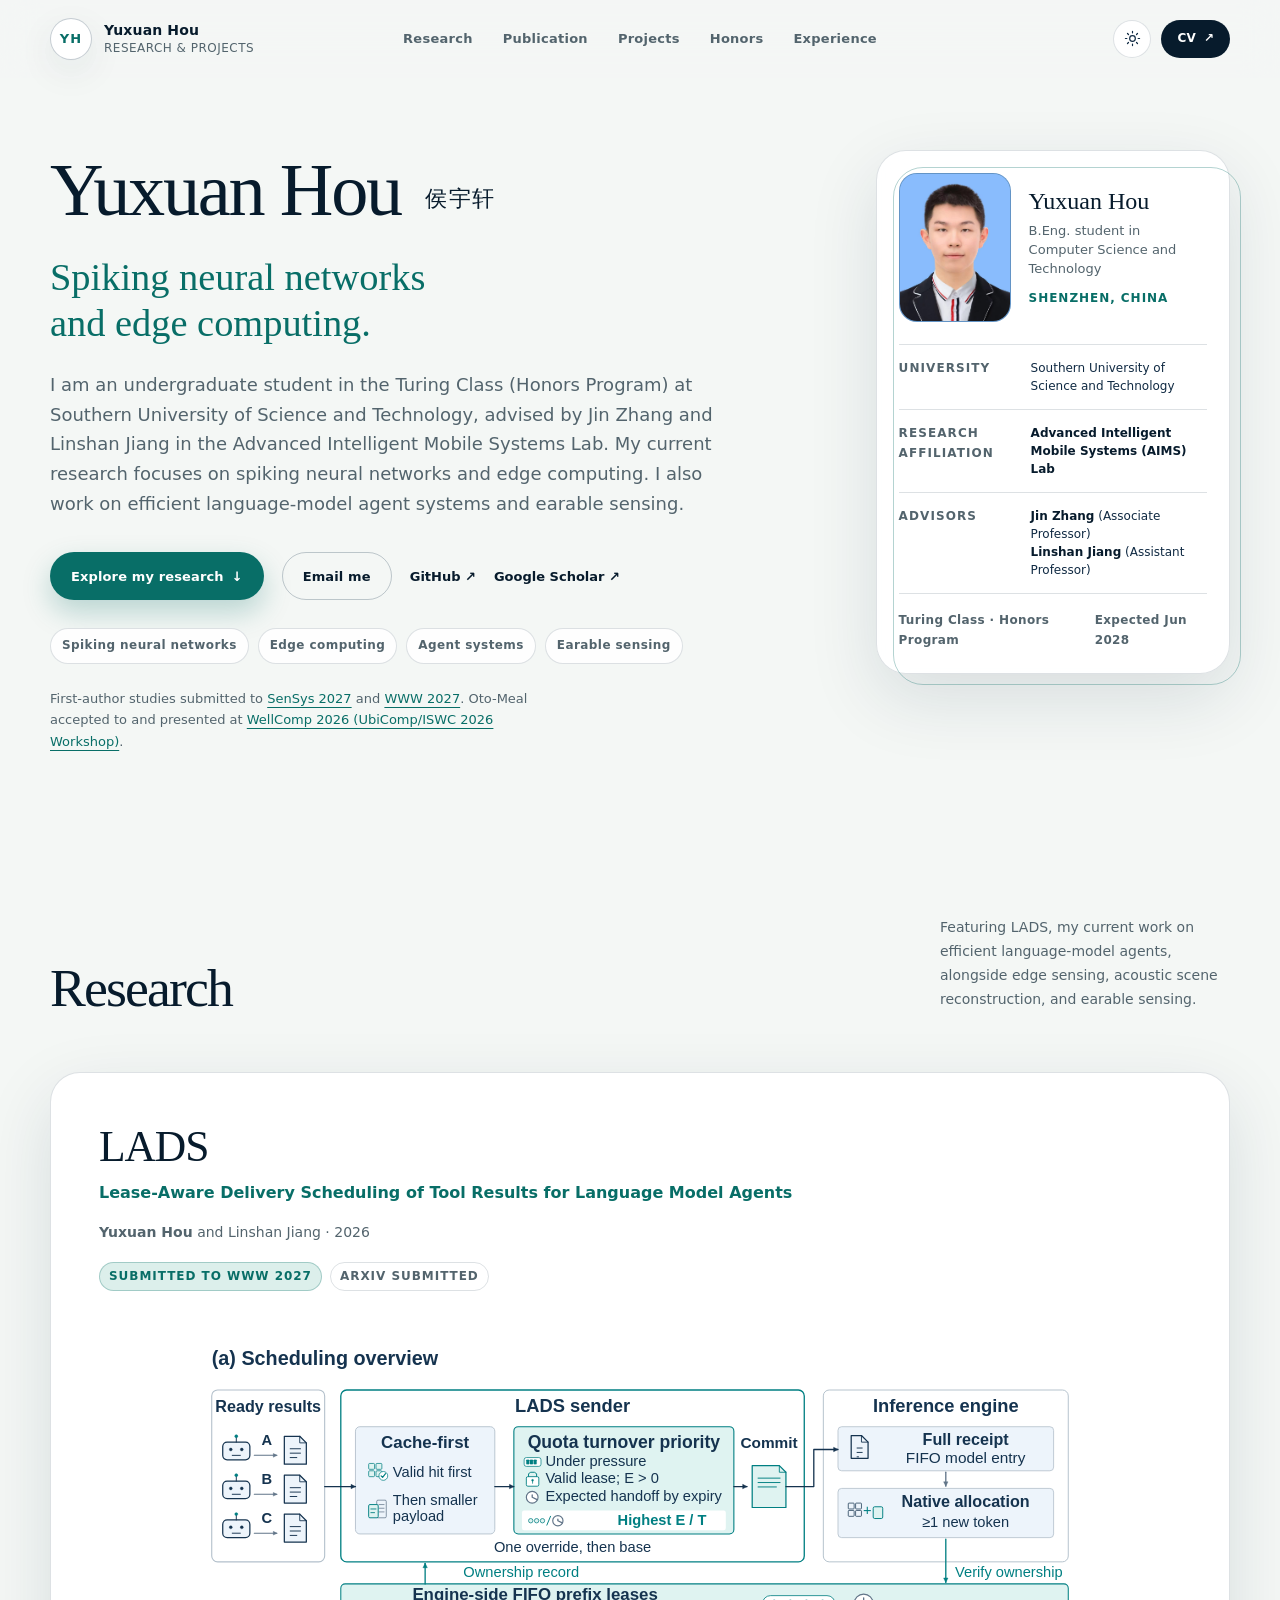
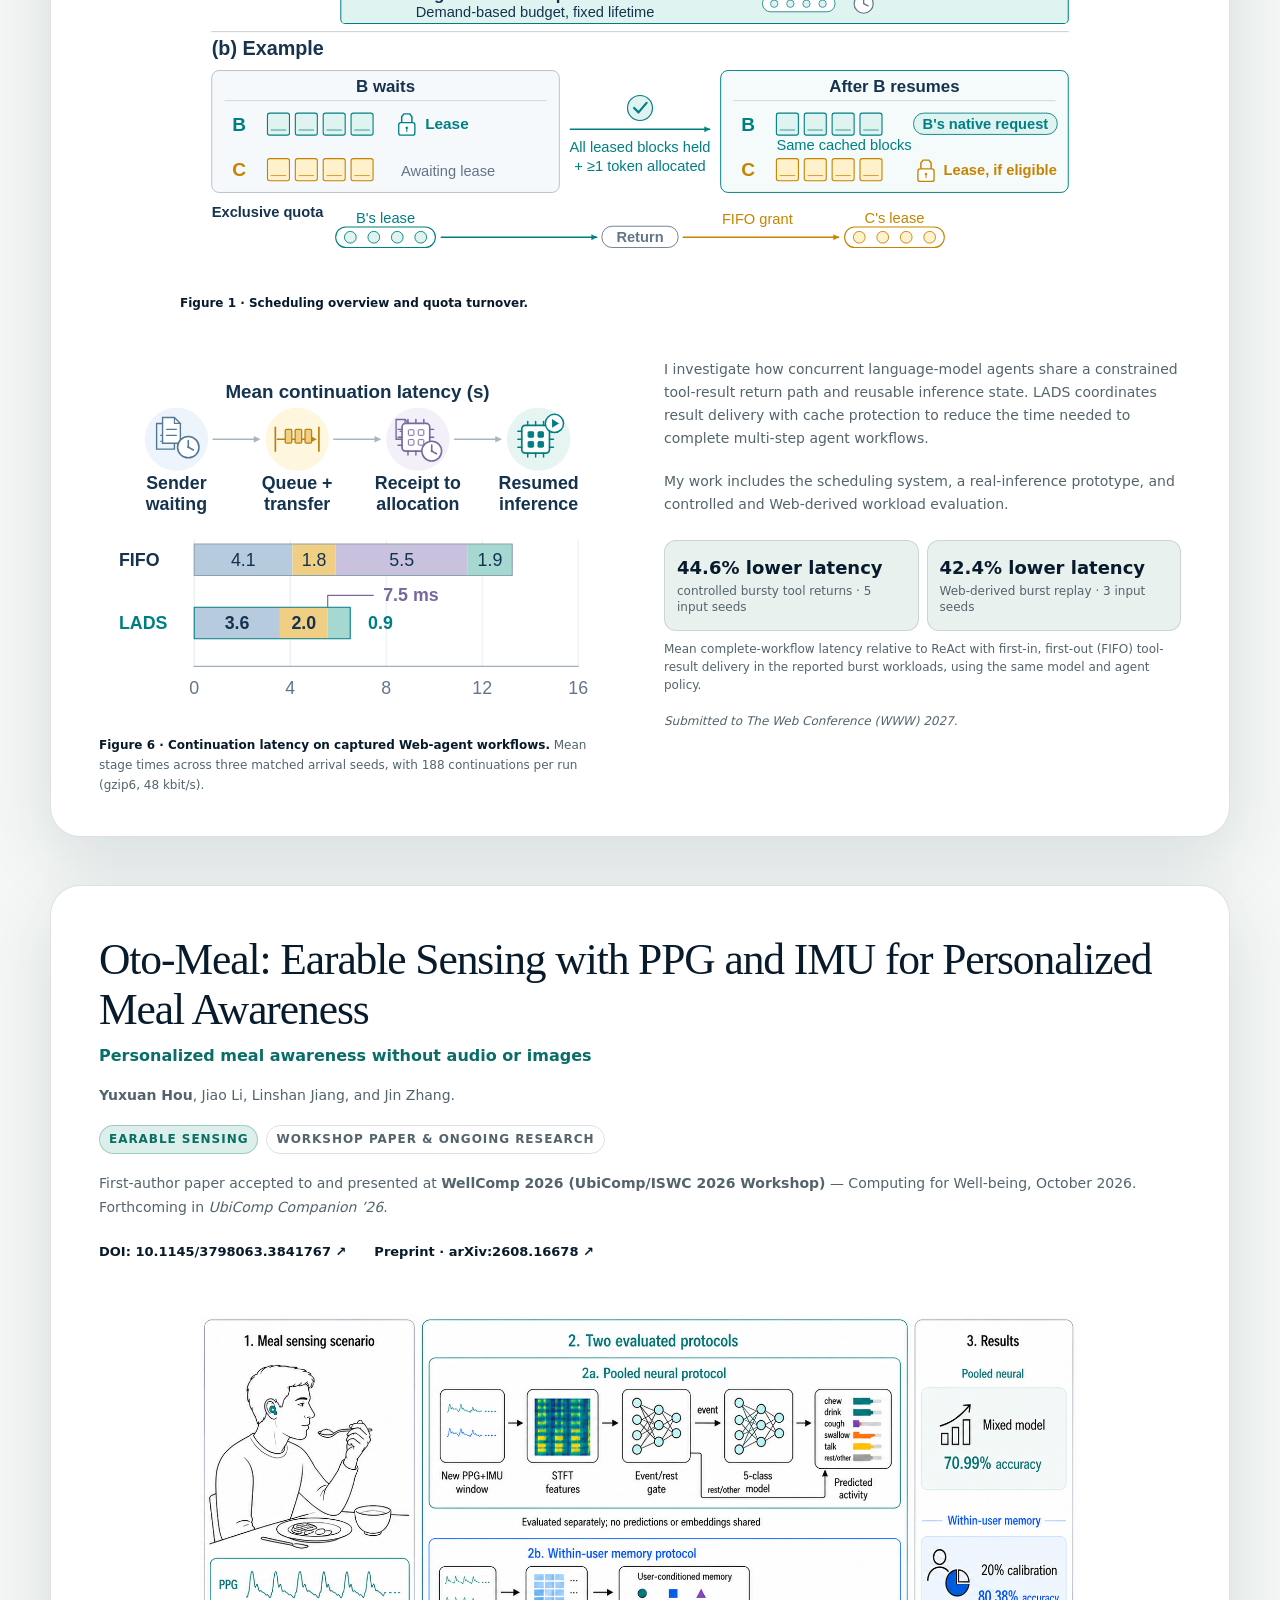
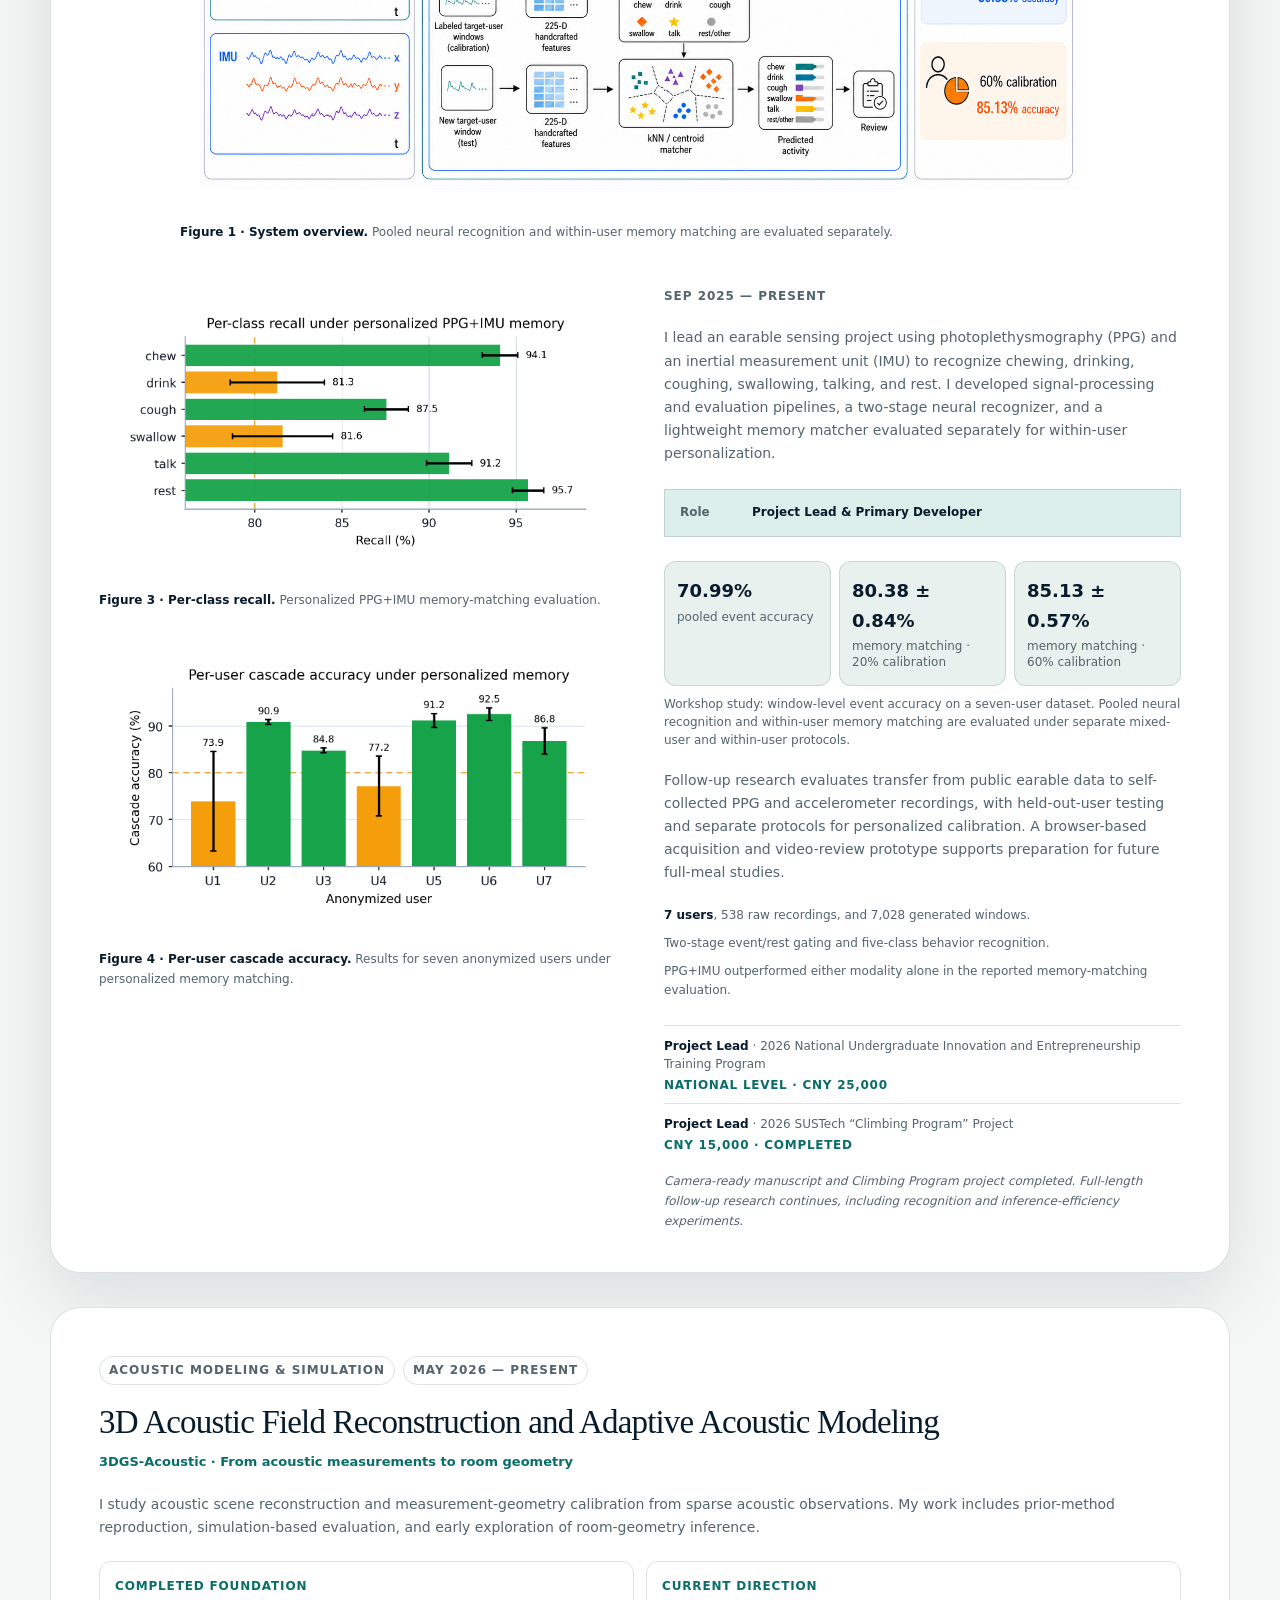
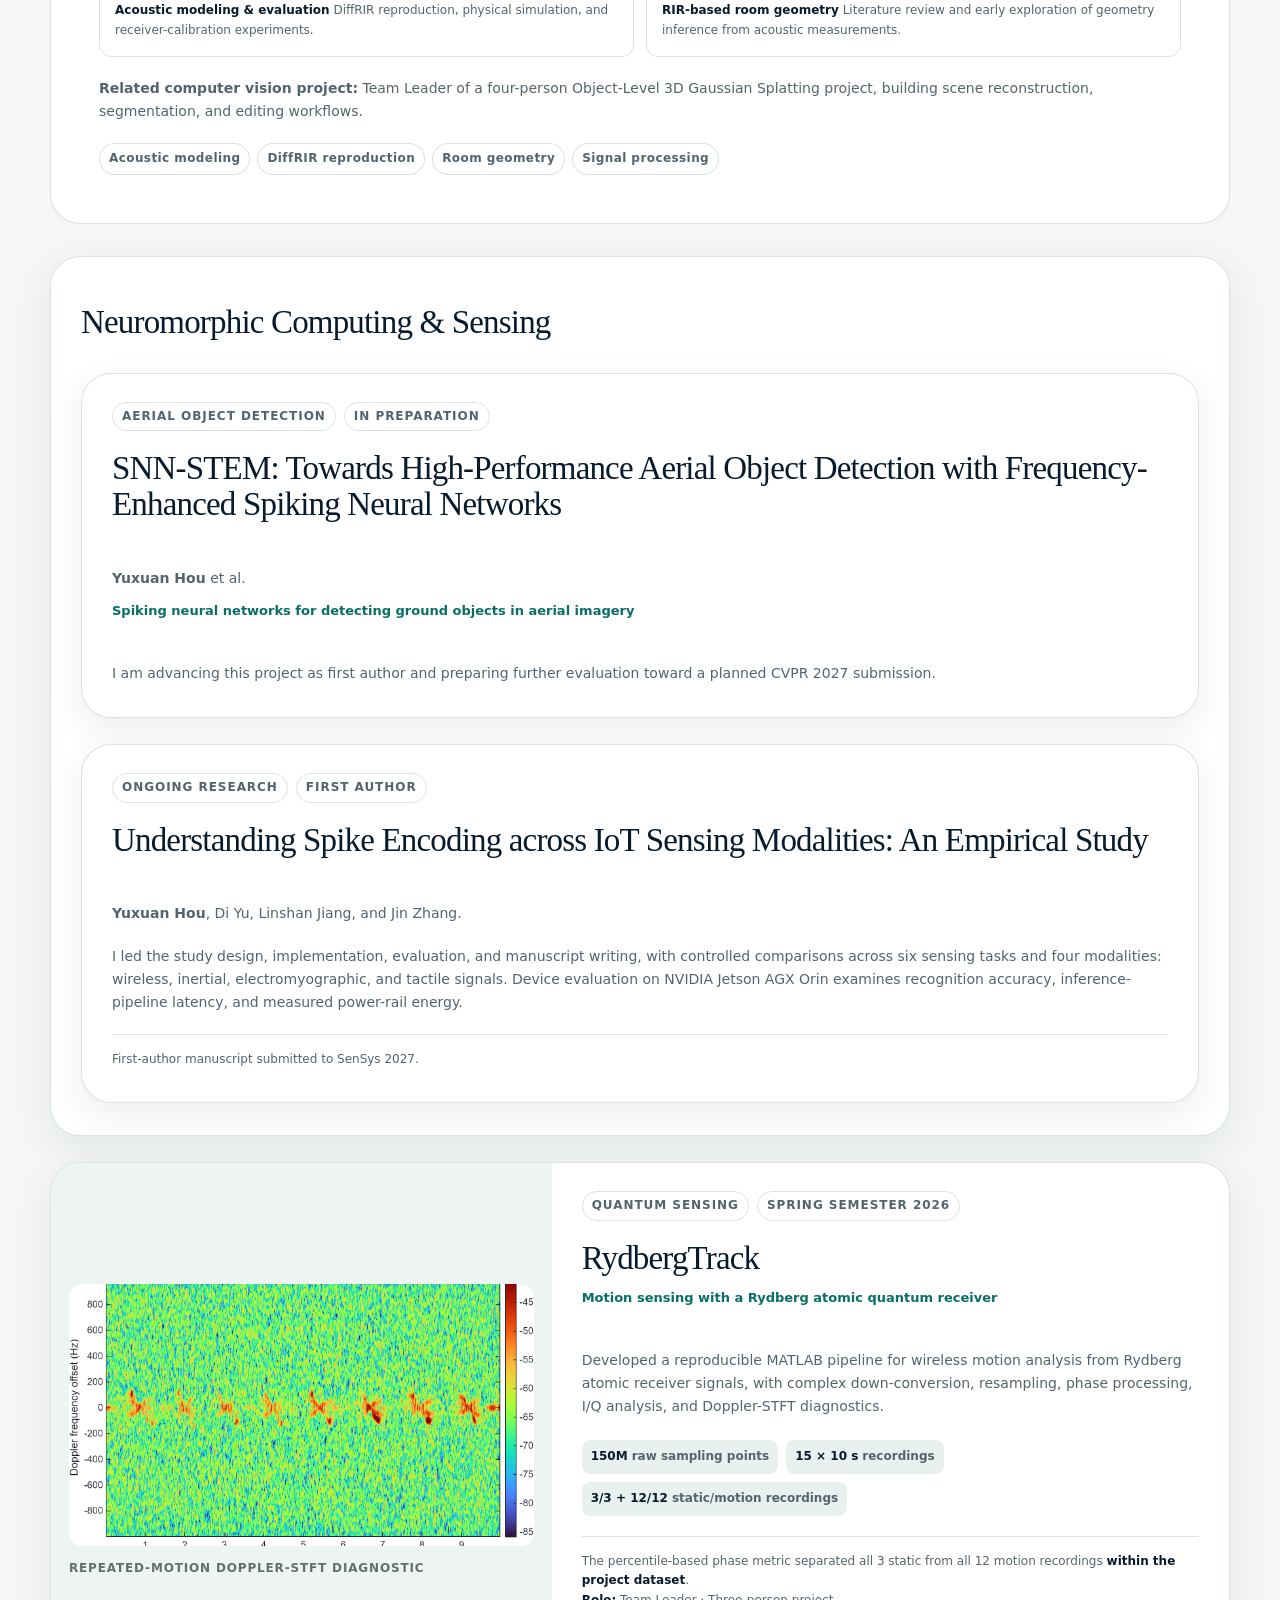
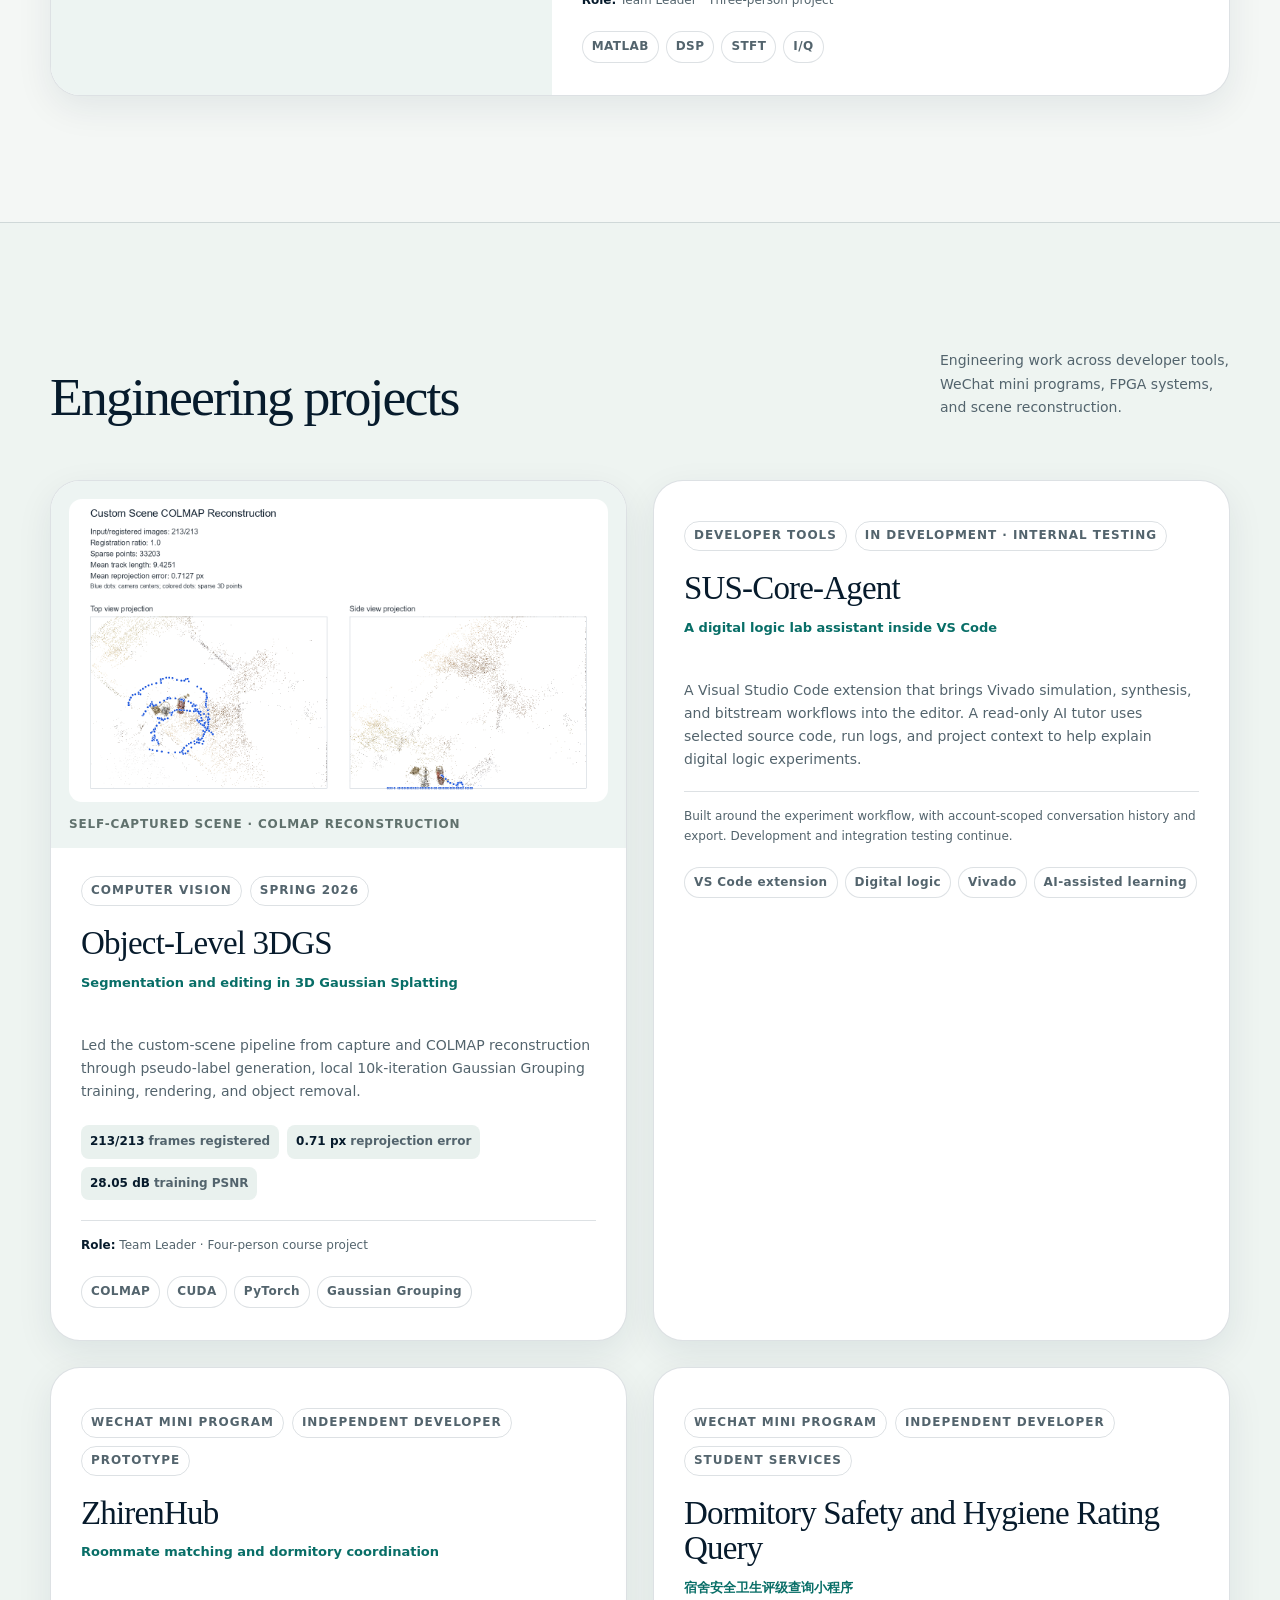
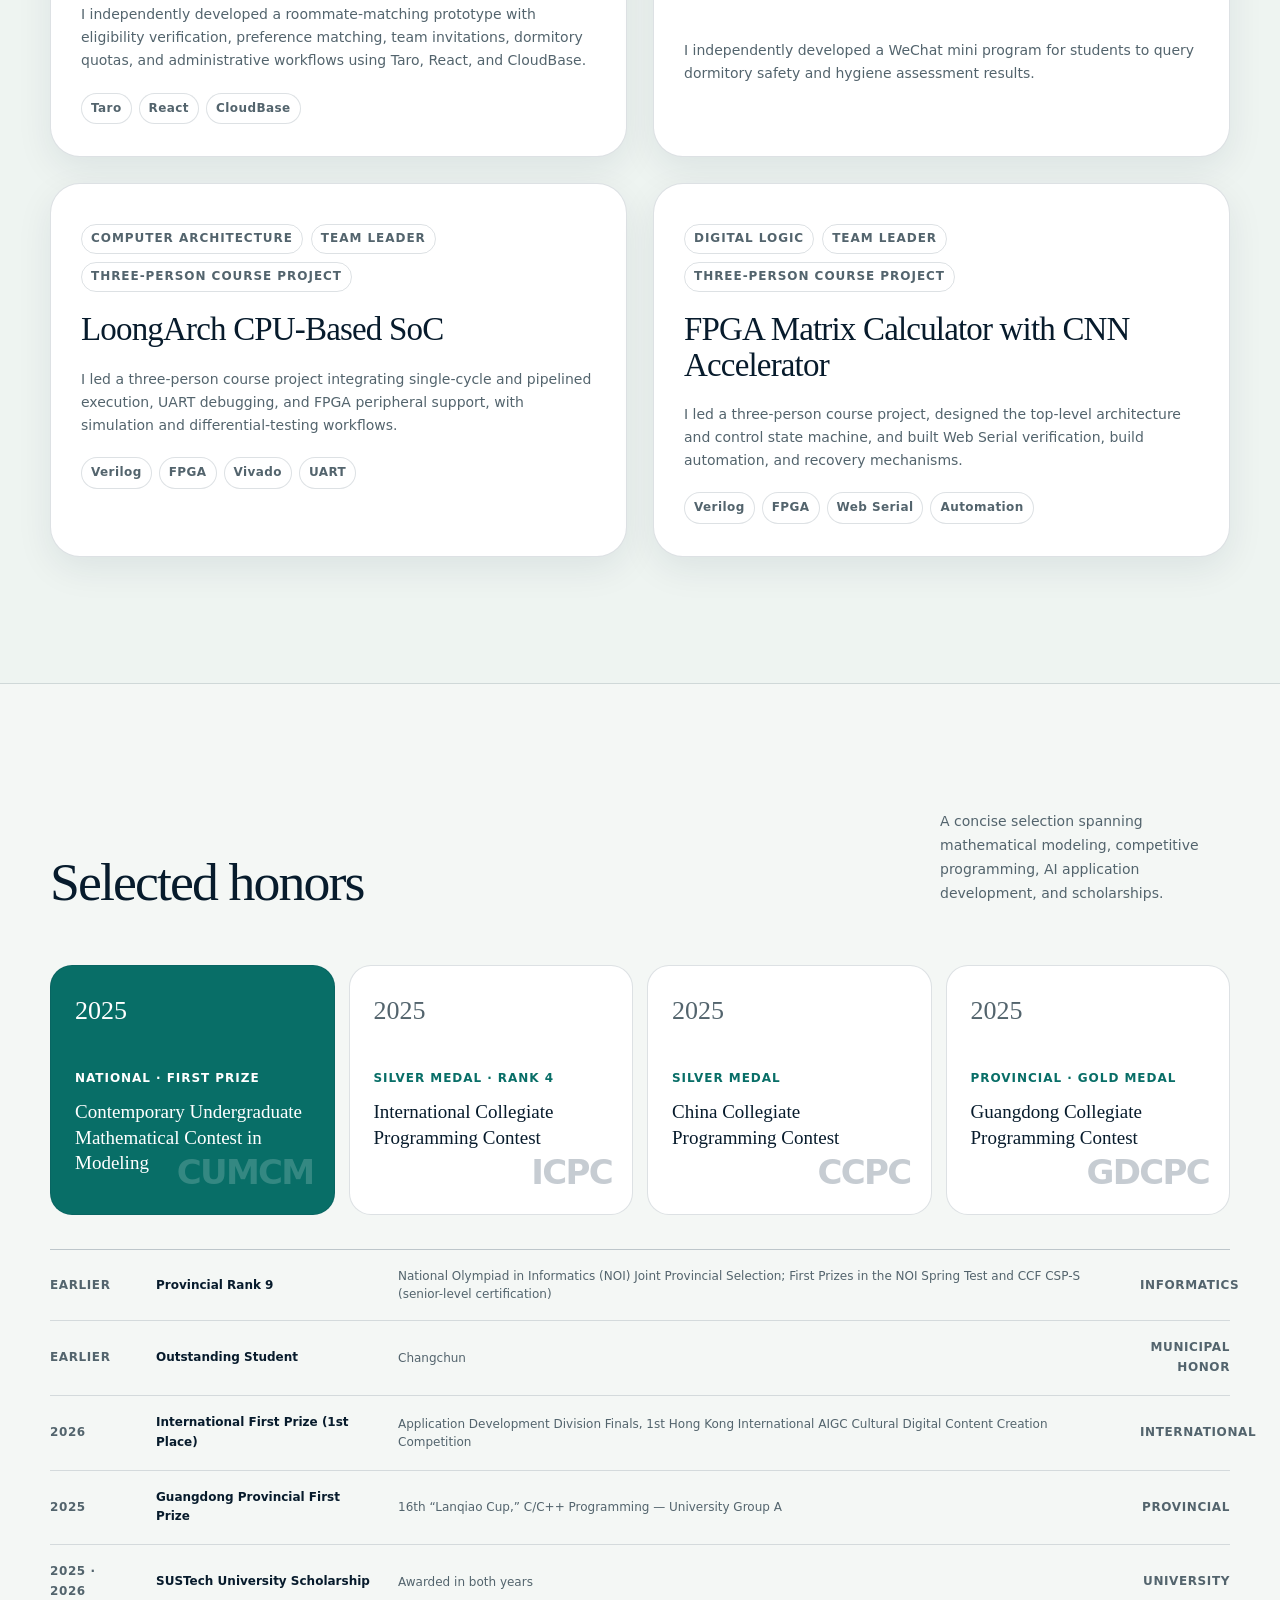
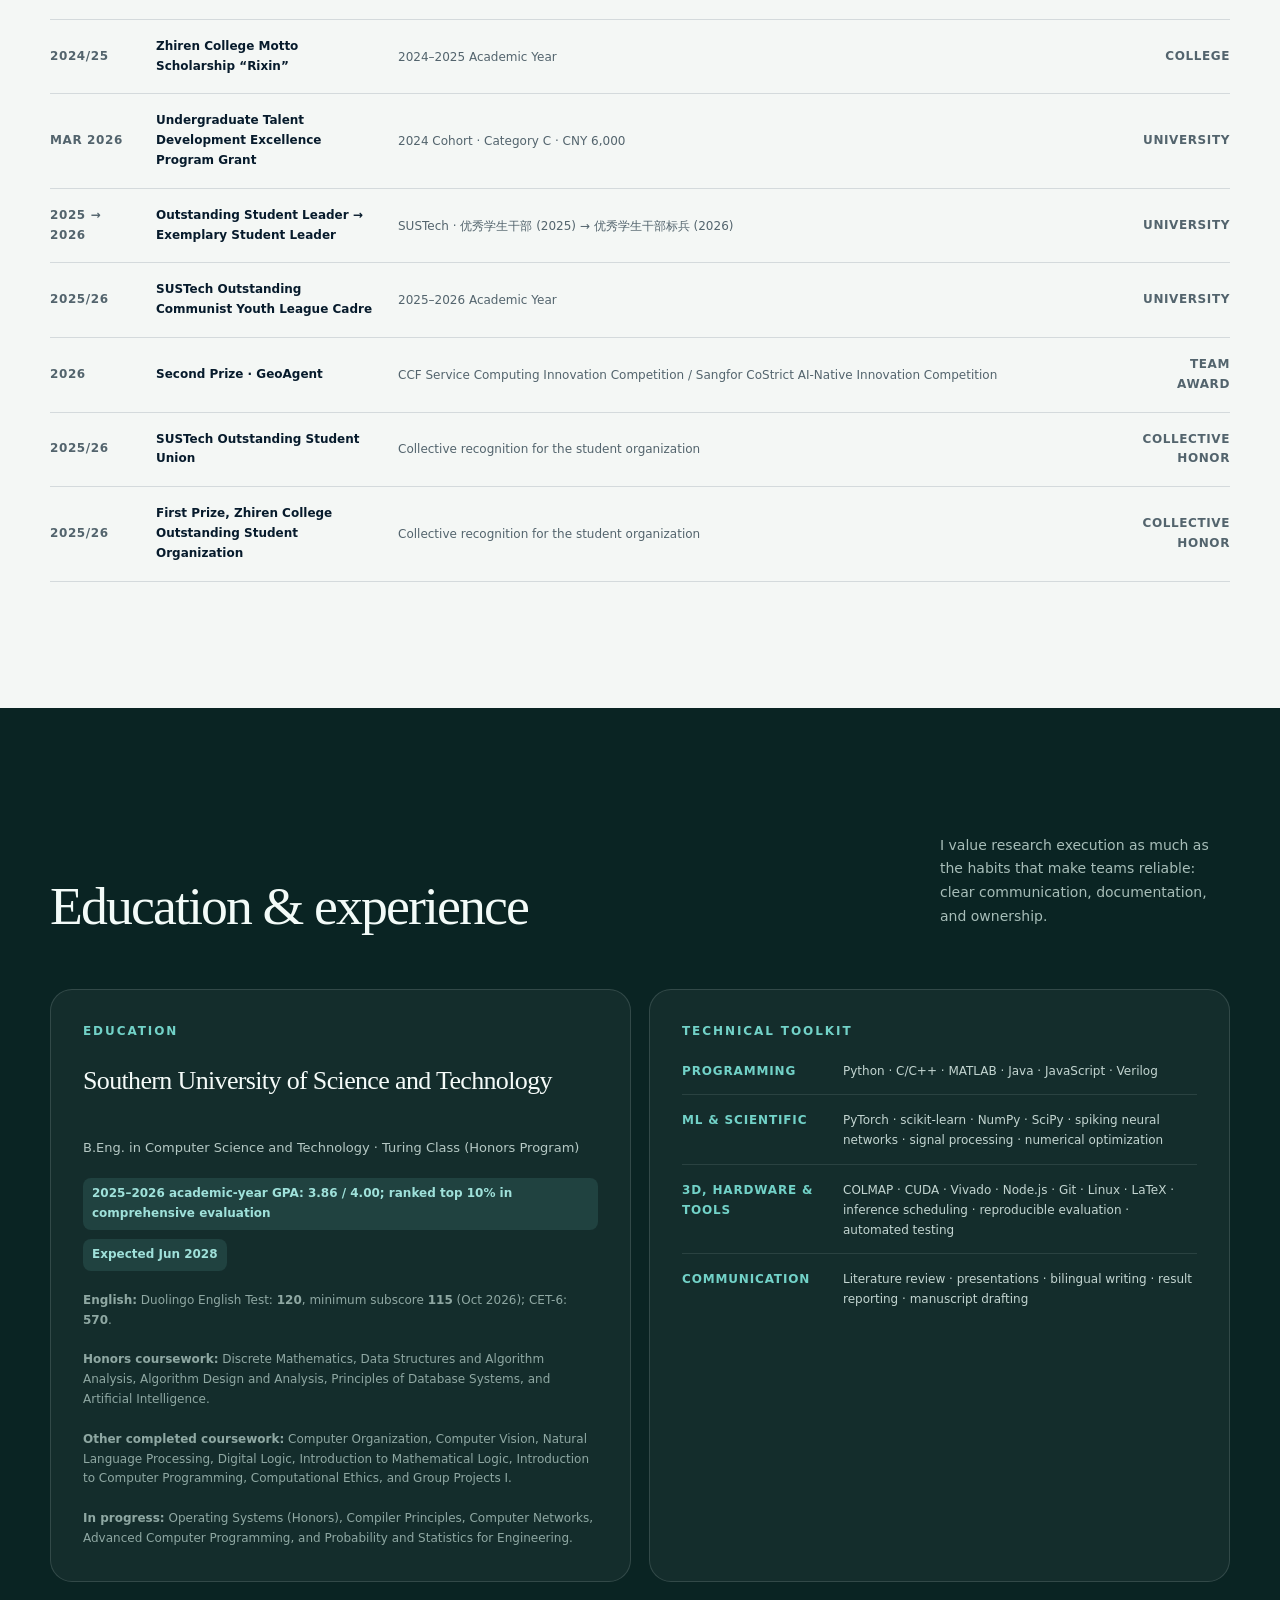
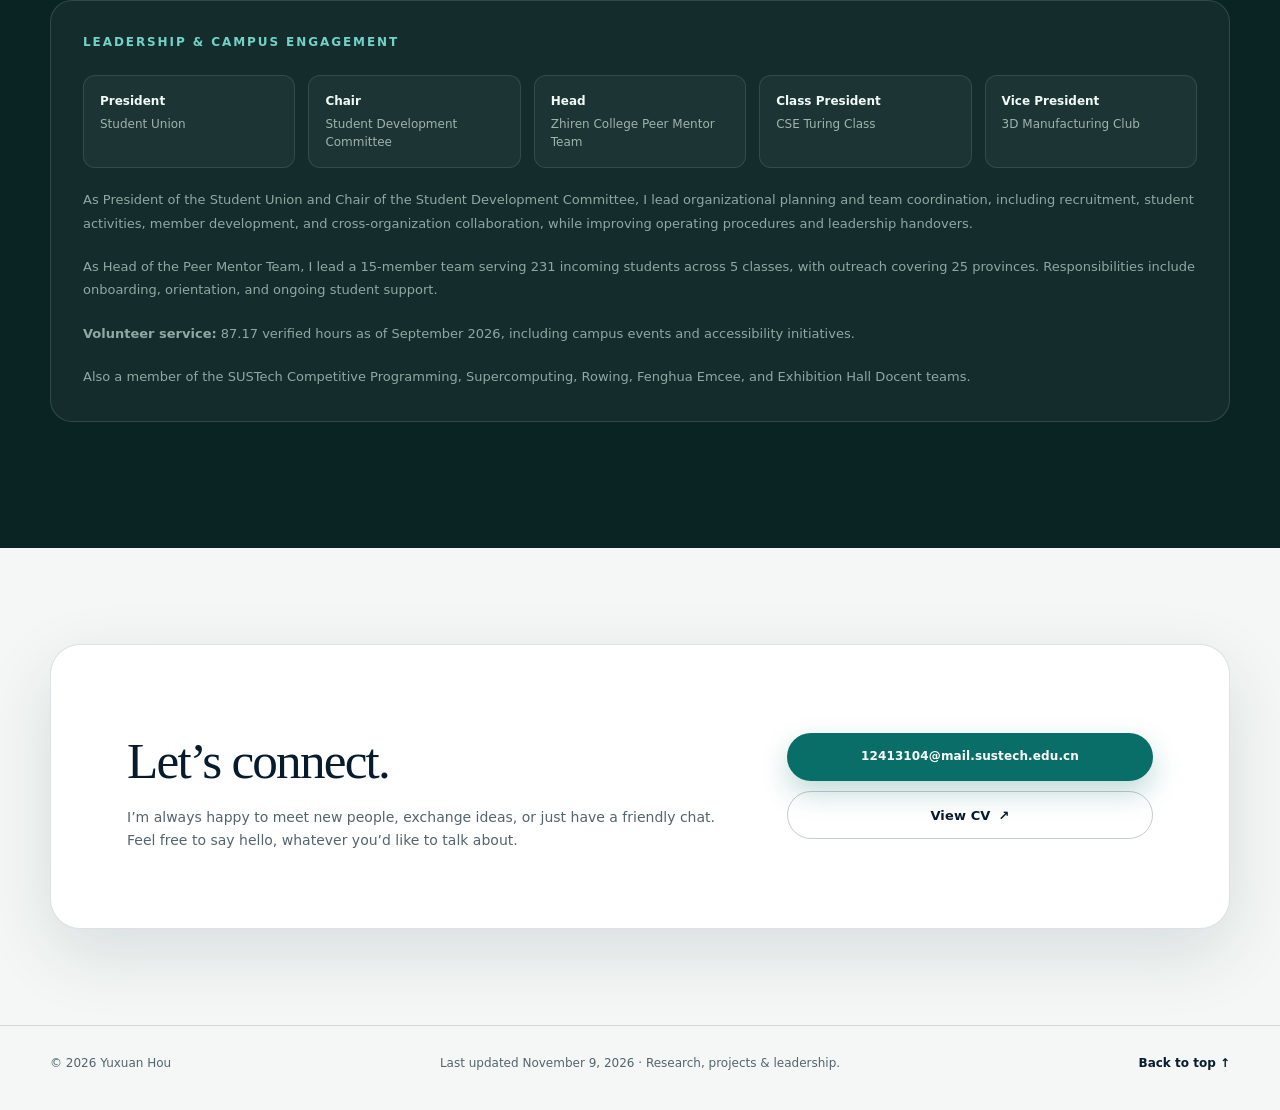
==== index.html @ c049d0ae "Group spiking research under neuromorphic computing and sensing" ====
<!doctype html>
<html lang="en" data-theme="light">
<head>
  <meta charset="utf-8">
  <meta name="viewport" content="width=device-width, initial-scale=1">
  <title>Yuxuan Hou | Research & Projects</title>
  <meta name="description" content="Yuxuan Hou (侯宇轩), a Turing Class undergraduate at SUSTech, advised by Jin Zhang and Linshan Jiang in AIMS Lab. Research in spiking neural networks and edge computing, with additional work on efficient language-model agent systems and earable sensing.">
  <meta name="author" content="Yuxuan Hou">
  <meta name="theme-color" content="#f4f7f5">
  <meta property="og:type" content="website">
  <meta property="og:title" content="Yuxuan Hou | Research & Projects">
  <meta property="og:description" content="Yuxuan Hou at SUSTech: spiking neural networks and edge computing, with additional work on efficient language-model agent systems and earable sensing.">
  <meta property="og:url" content="https://tsawke.github.io/">
  <meta property="og:image" content="https://tsawke.github.io/assets/img/profile.jpg">
  <meta name="twitter:card" content="summary">
  <link rel="canonical" href="https://tsawke.github.io/">
  <link rel="icon" href="assets/img/favicon.svg" type="image/svg+xml">
  <link rel="manifest" href="site.webmanifest">
  <link rel="stylesheet" href="assets/css/styles.css?v=20261109r7">
  <script src="assets/js/main.js" defer></script>
</head>
<body>
  <a class="skip-link" href="#main-content">Skip to content</a>
  <div class="scroll-progress" aria-hidden="true"><span></span></div>

  <header class="site-header" data-header>
    <div class="shell nav-wrap">
      <a class="brand" href="#top" aria-label="Yuxuan Hou, home">
        <span class="brand-mark" aria-hidden="true">YH</span>
        <span class="brand-copy">
          <strong>Yuxuan Hou</strong>
          <small>Research &amp; Projects</small>
        </span>
      </a>

      <button class="menu-toggle" type="button" aria-expanded="false" aria-controls="site-nav">
        <span class="sr-only">Toggle navigation</span>
        <span></span><span></span>
      </button>

      <nav class="site-nav" id="site-nav" aria-label="Primary navigation">
        <a href="#research">Research</a>
        <a href="#publication">Publication</a>
        <a href="#projects">Projects</a>
        <a href="#honors">Honors</a>
        <a href="#experience">Experience</a>
      </nav>

      <div class="nav-actions">
        <button class="theme-toggle" type="button" aria-label="Switch to dark theme" title="Change color theme">
          <svg class="sun-icon" aria-hidden="true" viewBox="0 0 24 24"><circle cx="12" cy="12" r="4"></circle><path d="M12 2v2M12 20v2M4.93 4.93l1.42 1.42M17.65 17.65l1.42 1.42M2 12h2M20 12h2M4.93 19.07l1.42-1.42M17.65 6.35l1.42-1.42"></path></svg>
          <svg class="moon-icon" aria-hidden="true" viewBox="0 0 24 24"><path d="M21 12.79A9 9 0 1 1 11.21 3 7 7 0 0 0 21 12.79Z"></path></svg>
        </button>
        <a class="button button-small button-dark" href="assets/docs/Yuxuan_Hou_CV.pdf?v=20261109r7" target="_blank" rel="noopener">CV <span aria-hidden="true">↗</span></a>
      </div>
    </div>
  </header>

  <main id="main-content">
    <section class="hero" id="top">
      <div class="shell hero-layout">
        <div class="hero-copy">
          <h1>Yuxuan Hou <span class="name-zh" lang="zh-Hans">侯宇轩</span></h1>
          <p class="hero-statement">Spiking neural networks and edge computing.</p>
          <p class="hero-lead">I am an undergraduate student in the Turing Class (Honors Program) at Southern University of Science and Technology, advised by Jin Zhang and Linshan Jiang in the Advanced Intelligent Mobile Systems Lab. My current research focuses on spiking neural networks and edge computing. I also work on efficient language-model agent systems and earable sensing.</p>
          <div class="hero-actions">
            <a class="button button-primary" href="#research">Explore my research <span aria-hidden="true">↓</span></a>
            <a class="button button-ghost" href="mailto:12413104@mail.sustech.edu.cn">Email me</a>
            <a class="text-link" href="https://github.com/tsawke" target="_blank" rel="noopener">GitHub <span aria-hidden="true">↗</span></a>
            <a class="text-link" href="https://scholar.google.com/citations?user=T3GfYVMAAAAJ&amp;hl=en" target="_blank" rel="noopener">Google Scholar <span aria-hidden="true">↗</span></a>
          </div>
          <div class="current-work" aria-label="Current work areas">
            <span>Spiking neural networks</span>
            <span>Edge computing</span>
            <span>Agent systems</span>
            <span>Earable sensing</span>
          </div>
          <p class="hero-publication">First-author studies submitted to <a href="#spike-encoding">SenSys 2027</a> and <a href="#lads">WWW 2027</a>. Oto-Meal accepted to and presented at <a href="#publication">WellComp 2026 (UbiComp/ISWC 2026 Workshop)</a>.</p>
        </div>

        <aside class="profile-card">
          <div class="profile-top">
            <div class="portrait-frame">
              <img src="assets/img/profile.jpg" alt="Portrait of Yuxuan Hou" width="360" height="480">
            </div>
            <div>
              <p class="profile-kicker">Yuxuan Hou</p>
              <p class="profile-role">B.Eng. student in Computer Science and Technology</p>
              <p class="profile-place">Shenzhen, China</p>
            </div>
          </div>
          <dl class="profile-facts">
            <div>
              <dt>University</dt>
              <dd>Southern University of Science and Technology</dd>
            </div>
            <div>
              <dt>Research affiliation</dt>
              <dd><strong>Advanced Intelligent Mobile Systems (AIMS) Lab</strong></dd>
            </div>
            <div>
              <dt>Advisors</dt>
              <dd><strong>Jin Zhang</strong> (Associate Professor)<br><strong>Linshan Jiang</strong> (Assistant Professor)</dd>
            </div>
          </dl>
          <div class="profile-footer">
            <span>Turing Class · Honors Program</span>
            <span>Expected Jun 2028</span>
          </div>
        </aside>
      </div>

    </section>

    <section class="section" id="research">
      <div class="shell">
        <div class="section-heading">
          <div>
            <h2>Research</h2>
          </div>
          <p>Featuring LADS, my current work on efficient language-model agents, alongside edge sensing, acoustic scene reconstruction, and earable sensing.</p>
        </div>

        <article class="featured-research paper-feature lads-feature" id="lads" aria-labelledby="lads-heading">
          <header class="paper-heading">
            <h3 id="lads-heading">LADS</h3>
            <p class="project-subtitle">Lease-Aware Delivery Scheduling of Tool Results for Language Model Agents</p>
            <p class="manuscript-authors"><strong>Yuxuan Hou</strong> and Linshan Jiang · 2026</p>
            <div class="badge-row manuscript-status" aria-label="LADS submission status">
              <span class="badge badge-accent">Submitted to WWW 2027</span>
              <span class="badge">arXiv submitted</span>
            </div>
          </header>
          <figure class="paper-figure paper-main-figure">
            <a class="figure-link" href="assets/img/lads-figure1.svg" target="_blank" rel="noopener" aria-label="View LADS Figure 1 at full size">
              <img src="assets/img/lads-figure1.svg" alt="LADS paper Figure 1: sender-side scheduling overview, inference-engine prefix leases, and an example of protection quota returning after an agent resumes" width="1200" height="704" loading="lazy">
            </a>
            <figcaption><strong>Figure 1 · Scheduling overview and quota turnover.</strong></figcaption>
          </figure>
          <div class="paper-gallery">
            <figure class="paper-figure">
              <a class="figure-link" href="assets/img/lads-figure6.svg" target="_blank" rel="noopener" aria-label="View LADS Figure 6 at full size">
                <img src="assets/img/lads-figure6.svg" alt="LADS paper Figure 6 compares FIFO and LADS mean continuation latency across queueing, transfer, receipt-to-allocation, and inference stages" width="241" height="164" loading="lazy">
              </a>
              <figcaption><strong>Figure 6 · Continuation latency on captured Web-agent workflows.</strong> Mean stage times across three matched arrival seeds, with 188 continuations per run (gzip6, 48 kbit/s).</figcaption>
            </figure>
          </div>
          <div class="featured-content">
            <p>I investigate how concurrent language-model agents share a constrained tool-result return path and reusable inference state. LADS coordinates result delivery with cache protection to reduce the time needed to complete multi-step agent workflows.</p>
            <p>My work includes the scheduling system, a real-inference prototype, and controlled and Web-derived workload evaluation.</p>
            <div class="research-metrics lads-metrics" aria-label="LADS mean complete-workflow latency reductions relative to FIFO delivery">
              <div><strong>44.6% lower latency</strong><span>controlled bursty tool returns · 5 input seeds</span></div>
              <div><strong>42.4% lower latency</strong><span>Web-derived burst replay · 3 input seeds</span></div>
            </div>
            <p class="metric-context">Mean complete-workflow latency relative to ReAct with first-in, first-out (FIFO) tool-result delivery in the reported burst workloads, using the same model and agent policy.</p>
            <p class="status-note">Submitted to The Web Conference (WWW) 2027.</p>
          </div>
        </article>

        <article class="featured-research paper-feature oto-feature" id="publication" aria-labelledby="publication-heading">
          <header class="paper-heading">
            <h3 id="publication-heading">Oto-Meal: Earable Sensing with PPG and IMU for Personalized Meal Awareness</h3>
            <p class="project-subtitle">Personalized meal awareness without audio or images</p>
            <p class="manuscript-authors"><strong>Yuxuan Hou</strong>, Jiao Li, Linshan Jiang, and Jin Zhang.</p>
            <div class="badge-row">
              <span class="badge badge-accent">Earable sensing</span>
              <span class="badge">Workshop paper &amp; ongoing research</span>
            </div>
            <p class="paper-venue">First-author paper accepted to and presented at <strong>WellComp 2026 (UbiComp/ISWC 2026 Workshop)</strong> — Computing for Well-being, October 2026. Forthcoming in <em>UbiComp Companion ’26</em>.</p>
            <div class="publication-links">
              <a class="text-link" href="https://doi.org/10.1145/3798063.3841767" target="_blank" rel="noopener">DOI: 10.1145/3798063.3841767 ↗</a>
              <a class="text-link" href="https://arxiv.org/abs/2608.16678" target="_blank" rel="noopener">Preprint · arXiv:2608.16678 ↗</a>
            </div>
          </header>
          <figure class="paper-figure paper-main-figure">
            <a class="figure-link" href="assets/img/oto-meal-overview.png?v=20261102" target="_blank" rel="noopener" aria-label="View Oto-Meal Figure 1 at full size">
              <img src="assets/img/oto-meal-overview.png?v=20261102" alt="Oto-Meal paper Figure 1 separates the pooled neural recognition protocol from the within-user memory-matching protocol and their respective results" width="1707" height="921" loading="lazy">
            </a>
            <figcaption><strong>Figure 1 · System overview.</strong> Pooled neural recognition and within-user memory matching are evaluated separately.</figcaption>
          </figure>
          <div class="paper-gallery">
            <figure class="paper-figure">
              <a class="figure-link" href="assets/img/oto-meal-class-recall.png" target="_blank" rel="noopener" aria-label="View Oto-Meal Figure 3 at full size">
                <img src="assets/img/oto-meal-class-recall.png" alt="Oto-Meal paper Figure 3 shows per-class recall for chewing, drinking, coughing, swallowing, talking, and rest under personalized PPG and IMU memory matching" width="1433" height="751" loading="lazy">
              </a>
              <figcaption><strong>Figure 3 · Per-class recall.</strong> Personalized PPG+IMU memory-matching evaluation.</figcaption>
            </figure>
            <figure class="paper-figure">
              <a class="figure-link" href="assets/img/oto-meal-per-user.png" target="_blank" rel="noopener" aria-label="View Oto-Meal Figure 4 at full size">
                <img src="assets/img/oto-meal-per-user.png" alt="Oto-Meal paper Figure 4 shows personalized-memory cascade accuracy for seven anonymized users" width="1390" height="751" loading="lazy">
              </a>
              <figcaption><strong>Figure 4 · Per-user cascade accuracy.</strong> Results for seven anonymized users under personalized memory matching.</figcaption>
            </figure>
          </div>
          <div class="featured-content">
            <p class="project-date">Sep 2025 — Present</p>
            <p>I lead an earable sensing project using photoplethysmography (PPG) and an inertial measurement unit (IMU) to recognize chewing, drinking, coughing, swallowing, talking, and rest. I developed signal-processing and evaluation pipelines, a two-stage neural recognizer, and a lightweight memory matcher evaluated separately for within-user personalization.</p>

            <div class="role-line"><span>Role</span><strong>Project Lead &amp; Primary Developer</strong></div>

            <div class="research-metrics" aria-label="Oto-Meal evaluation highlights">
              <div><strong>70.99%</strong><span>pooled event accuracy</span></div>
              <div><strong>80.38 ± 0.84%</strong><span>memory matching · 20% calibration</span></div>
              <div><strong>85.13 ± 0.57%</strong><span>memory matching · 60% calibration</span></div>
            </div>
              <p class="metric-context">Workshop study: window-level event accuracy on a seven-user dataset. Pooled neural recognition and within-user memory matching are evaluated under separate mixed-user and within-user protocols.</p>
              <p>Follow-up research evaluates transfer from public earable data to self-collected PPG and accelerometer recordings, with held-out-user testing and separate protocols for personalized calibration. A browser-based acquisition and video-review prototype supports preparation for future full-meal studies.</p>

            <ul class="clean-list">
              <li><strong>7 users</strong>, 538 raw recordings, and 7,028 generated windows.</li>
              <li>Two-stage event/rest gating and five-class behavior recognition.</li>
              <li>PPG+IMU outperformed either modality alone in the reported memory-matching evaluation.</li>
            </ul>

            <div class="funding-list">
              <p><strong>Project Lead</strong> · 2026 National Undergraduate Innovation and Entrepreneurship Training Program <span>National Level · CNY 25,000</span></p>
              <p><strong>Project Lead</strong> · 2026 SUSTech “Climbing Program” Project <span>CNY 15,000 · Completed</span></p>
            </div>
            <p class="status-note">Camera-ready manuscript and Climbing Program project completed. Full-length follow-up research continues, including recognition and inference-efficiency experiments.</p>
          </div>
        </article>

        <article class="research-row">
          <div class="research-row-copy">
            <div class="badge-row">
              <span class="badge">Acoustic modeling &amp; simulation</span>
              <span class="badge">May 2026 — Present</span>
            </div>
            <h3>3D Acoustic Field Reconstruction and Adaptive Acoustic Modeling</h3>
            <p class="project-subtitle">3DGS-Acoustic · From acoustic measurements to room geometry</p>
            <p>I study acoustic scene reconstruction and measurement-geometry calibration from sparse acoustic observations. My work includes prior-method reproduction, simulation-based evaluation, and early exploration of room-geometry inference.</p>
            <div class="fact-grid">
              <p><span>Completed foundation</span><strong>Acoustic modeling &amp; evaluation</strong> DiffRIR reproduction, physical simulation, and receiver-calibration experiments.</p>
              <p><span>Current direction</span><strong>RIR-based room geometry</strong> Literature review and early exploration of geometry inference from acoustic measurements.</p>
            </div>
            <p><strong>Related computer vision project:</strong> Team Leader of a four-person Object-Level 3D Gaussian Splatting project, building scene reconstruction, segmentation, and editing workflows.</p>
            <div class="tag-list"><span>Acoustic modeling</span><span>DiffRIR reproduction</span><span>Room geometry</span><span>Signal processing</span></div>
          </div>
        </article>
        <div class="project-grid additional-research">
          <section class="project-card research-brief" aria-labelledby="neuromorphic-research-title">
            <div class="project-card-body">
              <h3 id="neuromorphic-research-title">Neuromorphic Computing &amp; Sensing</h3>
              <div class="project-grid additional-research">
                <article class="project-card research-brief" id="snn-stem"><div class="project-card-body">
                  <div class="badge-row"><span class="badge">Aerial object detection</span><span class="badge">In preparation</span></div>
                  <h4>SNN-STEM: Towards High-Performance Aerial Object Detection with Frequency-Enhanced Spiking Neural Networks</h4>
                  <p class="manuscript-authors"><strong>Yuxuan Hou</strong> et al.</p>
                  <p class="project-subtitle">Spiking neural networks for detecting ground objects in aerial imagery</p>
                  <p>I am advancing this project as first author and preparing further evaluation toward a planned CVPR 2027 submission.</p>
                </div></article>
                <article class="project-card research-brief" id="spike-encoding"><div class="project-card-body">
                  <div class="badge-row"><span class="badge">Ongoing research</span><span class="badge">First Author</span></div>
                  <h4>Understanding Spike Encoding across IoT Sensing Modalities: An Empirical Study</h4>
                  <p class="manuscript-authors"><strong>Yuxuan Hou</strong>, Di Yu, Linshan Jiang, and Jin Zhang.</p>
                  <p>I led the study design, implementation, evaluation, and manuscript writing, with controlled comparisons across six sensing tasks and four modalities: wireless, inertial, electromyographic, and tactile signals. Device evaluation on NVIDIA Jetson AGX Orin examines recognition accuracy, inference-pipeline latency, and measured power-rail energy.</p>
                  <p class="scope-note">First-author manuscript submitted to SenSys 2027.</p>
                </div></article>
              </div>
            </div>
          </section>
          <article class="project-card research-archive">
            <figure class="project-image spectral">
              <img src="assets/img/rydbergtrack-stft.png" alt="Doppler short-time Fourier transform visualization from a repeated-motion Rydberg receiver recording" loading="lazy">
              <figcaption>Repeated-motion Doppler-STFT diagnostic</figcaption>
            </figure>
            <div class="project-card-body">
              <div class="badge-row"><span class="badge">Quantum sensing</span><span class="badge">Spring semester 2026</span></div>
              <h3>RydbergTrack</h3>
              <p class="project-subtitle">Motion sensing with a Rydberg atomic quantum receiver</p>
              <p>Developed a reproducible MATLAB pipeline for wireless motion analysis from Rydberg atomic receiver signals, with complex down-conversion, resampling, phase processing, I/Q analysis, and Doppler-STFT diagnostics.</p>
              <div class="project-numbers">
                <span><strong>150M</strong> raw sampling points</span>
                <span><strong>15 × 10 s</strong> recordings</span>
                <span><strong>3/3 + 12/12</strong> static/motion recordings</span>
              </div>
              <p class="scope-note">The percentile-based phase metric separated all 3 static from all 12 motion recordings <strong>within the project dataset</strong>.<br><strong>Role:</strong> Team Leader · Three-person project</p>
              <div class="tag-list"><span>MATLAB</span><span>DSP</span><span>STFT</span><span>I/Q</span></div>
            </div>
          </article>
        </div>
      </div>
    </section>

    <section class="section section-tint" id="projects">
      <div class="shell">
        <div class="section-heading">
          <div>
            <h2>Engineering projects</h2>
          </div>
          <p>Engineering work across developer tools, WeChat mini programs, FPGA systems, and scene reconstruction.</p>
        </div>

        <div class="project-grid">

          <article class="project-card">
            <figure class="project-image segmentation">
              <img src="assets/img/object-3dgs-colmap.png" alt="COLMAP reconstruction summary for a self-captured scene, including registered-camera and sparse-point projections" loading="lazy">
              <figcaption>Self-captured scene · COLMAP reconstruction</figcaption>
            </figure>
            <div class="project-card-body">
              <div class="badge-row"><span class="badge">Computer vision</span><span class="badge">Spring 2026</span></div>
              <h3>Object-Level 3DGS</h3>
              <p class="project-subtitle">Segmentation and editing in 3D Gaussian Splatting</p>
              <p>Led the custom-scene pipeline from capture and COLMAP reconstruction through pseudo-label generation, local 10k-iteration Gaussian Grouping training, rendering, and object removal.</p>
              <div class="project-numbers">
                <span><strong>213/213</strong> frames registered</span>
                <span><strong>0.71 px</strong> reprojection error</span>
                <span><strong>28.05 dB</strong> training PSNR</span>
              </div>
              <p class="scope-note"><strong>Role:</strong> Team Leader · Four-person course project</p>
              <div class="tag-list"><span>COLMAP</span><span>CUDA</span><span>PyTorch</span><span>Gaussian Grouping</span></div>
            </div>
          </article>
          <article class="project-card engineering-project">
            <div class="project-card-body">
              <div class="badge-row"><span class="badge">Developer tools</span><span class="badge">In development · Internal testing</span></div>
              <h3>SUS-Core-Agent</h3>
              <p class="project-subtitle">A digital logic lab assistant inside VS Code</p>
              <p>A Visual Studio Code extension that brings Vivado simulation, synthesis, and bitstream workflows into the editor. A read-only AI tutor uses selected source code, run logs, and project context to help explain digital logic experiments.</p>
              <p class="scope-note">Built around the experiment workflow, with account-scoped conversation history and export. Development and integration testing continue.</p>
              <div class="tag-list"><span>VS Code extension</span><span>Digital logic</span><span>Vivado</span><span>AI-assisted learning</span></div>
            </div>
          </article>
          <article class="project-card engineering-project">
            <div class="project-card-body">
              <div class="badge-row"><span class="badge">WeChat mini program</span><span class="badge">Independent Developer</span><span class="badge">Prototype</span></div>
              <h3>ZhirenHub</h3>
              <p class="project-subtitle">Roommate matching and dormitory coordination</p>
              <p>I independently developed a roommate-matching prototype with eligibility verification, preference matching, team invitations, dormitory quotas, and administrative workflows using Taro, React, and CloudBase.</p>
              <div class="tag-list"><span>Taro</span><span>React</span><span>CloudBase</span></div>
            </div>
          </article>
          <article class="project-card engineering-project">
            <div class="project-card-body">
              <div class="badge-row"><span class="badge">WeChat mini program</span><span class="badge">Independent Developer</span><span class="badge">Student services</span></div>
              <h3>Dormitory Safety and Hygiene Rating Query</h3>
              <p class="project-subtitle">宿舍安全卫生评级查询小程序</p>
              <p>I independently developed a WeChat mini program for students to query dormitory safety and hygiene assessment results.</p>
            </div>
          </article>
          <article class="project-card engineering-project">
            <div class="project-card-body">
              <div class="badge-row"><span class="badge">Computer architecture</span><span class="badge">Team Leader</span><span class="badge">Three-person course project</span></div>
              <h3>LoongArch CPU-Based SoC</h3>
              <p>I led a three-person course project integrating single-cycle and pipelined execution, UART debugging, and FPGA peripheral support, with simulation and differential-testing workflows.</p>
              <div class="tag-list"><span>Verilog</span><span>FPGA</span><span>Vivado</span><span>UART</span></div>
            </div>
          </article>
          <article class="project-card engineering-project">
            <div class="project-card-body">
              <div class="badge-row"><span class="badge">Digital logic</span><span class="badge">Team Leader</span><span class="badge">Three-person course project</span></div>
              <h3>FPGA Matrix Calculator with CNN Accelerator</h3>
              <p>I led a three-person course project, designed the top-level architecture and control state machine, and built Web Serial verification, build automation, and recovery mechanisms.</p>
              <div class="tag-list"><span>Verilog</span><span>FPGA</span><span>Web Serial</span><span>Automation</span></div>
            </div>
          </article>
        </div>
      </div>
    </section>

    <section class="section" id="honors">
      <div class="shell">
        <div class="section-heading">
          <div>
            <h2>Selected honors</h2>
          </div>
          <p>A concise selection spanning mathematical modeling, competitive programming, AI application development, and scholarships.</p>
        </div>

        <div class="honor-grid">
          <article class="honor-card honor-featured">
            <span class="honor-year">2025</span>
            <p class="honor-level">National · First Prize</p>
            <h3>Contemporary Undergraduate Mathematical Contest in Modeling</h3>
            <span class="honor-short">CUMCM</span>
          </article>
          <article class="honor-card">
            <span class="honor-year">2025</span>
            <p class="honor-level">Silver Medal · Rank 4</p>
            <h3>International Collegiate Programming Contest</h3>
            <span class="honor-short">ICPC</span>
          </article>
          <article class="honor-card">
            <span class="honor-year">2025</span>
            <p class="honor-level">Silver Medal</p>
            <h3>China Collegiate Programming Contest</h3>
            <span class="honor-short">CCPC</span>
          </article>
          <article class="honor-card">
            <span class="honor-year">2025</span>
            <p class="honor-level">Provincial · Gold Medal</p>
            <h3>Guangdong Collegiate Programming Contest</h3>
            <span class="honor-short">GDCPC</span>
          </article>
        </div>

        <div class="honor-list">
          <div><span>Earlier</span><strong>Provincial Rank 9</strong><p>National Olympiad in Informatics (NOI) Joint Provincial Selection; First Prizes in the NOI Spring Test and CCF CSP-S (senior-level certification)</p><small>Informatics</small></div>
          <div><span>Earlier</span><strong>Outstanding Student</strong><p>Changchun</p><small>Municipal honor</small></div>
          <div><span>2026</span><strong>International First Prize (1st Place)</strong><p>Application Development Division Finals, 1st Hong Kong International AIGC Cultural Digital Content Creation Competition</p><small>International</small></div>
          <div><span>2025</span><strong>Guangdong Provincial First Prize</strong><p>16th “Lanqiao Cup,” C/C++ Programming — University Group A</p><small>Provincial</small></div>
          <div><span>2025 · 2026</span><strong>SUSTech University Scholarship</strong><p>Awarded in both years</p><small>University</small></div>
          <div><span>2024/25</span><strong>Zhiren College Motto Scholarship “Rixin”</strong><p>2024–2025 Academic Year</p><small>College</small></div>
          <div><span>Mar 2026</span><strong>Undergraduate Talent Development Excellence Program Grant</strong><p>2024 Cohort · Category C · CNY 6,000</p><small>University</small></div>
          <div><span>2025 → 2026</span><strong>Outstanding Student Leader → Exemplary Student Leader</strong><p>SUSTech · 优秀学生干部 (2025) → 优秀学生干部标兵 (2026)</p><small>University</small></div>
          <div><span>2025/26</span><strong>SUSTech Outstanding Communist Youth League Cadre</strong><p>2025–2026 Academic Year</p><small>University</small></div>
          <div><span>2026</span><strong>Second Prize · GeoAgent</strong><p>CCF Service Computing Innovation Competition / Sangfor CoStrict AI-Native Innovation Competition</p><small>Team award</small></div>
          <div><span>2025/26</span><strong>SUSTech Outstanding Student Union</strong><p>Collective recognition for the student organization</p><small>Collective honor</small></div>
          <div><span>2025/26</span><strong>First Prize, Zhiren College Outstanding Student Organization</strong><p>Collective recognition for the student organization</p><small>Collective honor</small></div>
        </div>
      </div>
    </section>

    <section class="section section-dark" id="experience">
      <div class="shell">
        <div class="section-heading light-heading">
          <div>
            <h2>Education &amp; experience</h2>
          </div>
          <p>I value research execution as much as the habits that make teams reliable: clear communication, documentation, and ownership.</p>
        </div>

        <div class="experience-grid">
          <article class="experience-panel" aria-labelledby="education-heading">
            <h3 class="panel-label" id="education-heading">Education</h3>
            <h4 class="panel-title">Southern University of Science and Technology</h4>
            <p>B.Eng. in Computer Science and Technology · Turing Class (Honors Program)</p>
            <div class="panel-split"><span>2025–2026 academic-year GPA: 3.86 / 4.00; ranked top 10% in comprehensive evaluation</span><span>Expected Jun 2028</span></div>
            <p class="panel-copy"><strong>English:</strong> Duolingo English Test: <strong>120</strong>, minimum subscore <strong>115</strong> (Oct 2026); CET-6: <strong>570</strong>.</p>
            <p class="panel-copy"><strong>Honors coursework:</strong> Discrete Mathematics, Data Structures and Algorithm Analysis, Algorithm Design and Analysis, Principles of Database Systems, and Artificial Intelligence.</p>
            <p class="panel-copy"><strong>Other completed coursework:</strong> Computer Organization, Computer Vision, Natural Language Processing, Digital Logic, Introduction to Mathematical Logic, Introduction to Computer Programming, Computational Ethics, and Group Projects I.</p>
            <p class="panel-copy"><strong>In progress:</strong> Operating Systems (Honors), Compiler Principles, Computer Networks, Advanced Computer Programming, and Probability and Statistics for Engineering.</p>
          </article>

          <article class="experience-panel" aria-labelledby="toolkit-heading">
            <h3 class="panel-label" id="toolkit-heading">Technical toolkit</h3>
            <div class="skills-groups">
              <div><span>Programming</span><p>Python · C/C++ · MATLAB · Java · JavaScript · Verilog</p></div>
              <div><span>ML &amp; scientific</span><p>PyTorch · scikit-learn · NumPy · SciPy · spiking neural networks · signal processing · numerical optimization</p></div>
              <div><span>3D, hardware &amp; tools</span><p>COLMAP · CUDA · Vivado · Node.js · Git · Linux · LaTeX · inference scheduling · reproducible evaluation · automated testing</p></div>
              <div><span>Communication</span><p>Literature review · presentations · bilingual writing · result reporting · manuscript drafting</p></div>
            </div>
          </article>

          <article class="experience-panel leadership-panel" aria-labelledby="leadership-heading">
            <h3 class="panel-label" id="leadership-heading">Leadership &amp; campus engagement</h3>
            <ul>
              <li><strong>President</strong><span>Student Union</span></li>
              <li><strong>Chair</strong><span>Student Development Committee</span></li>
              <li><strong>Head</strong><span>Zhiren College Peer Mentor Team</span></li>
              <li><strong>Class President</strong><span>CSE Turing Class</span></li>
              <li><strong>Vice President</strong><span>3D Manufacturing Club</span></li>
            </ul>
            <p class="panel-copy">As President of the Student Union and Chair of the Student Development Committee, I lead organizational planning and team coordination, including recruitment, student activities, member development, and cross-organization collaboration, while improving operating procedures and leadership handovers.</p>
            <p class="panel-copy">As Head of the Peer Mentor Team, I lead a 15-member team serving 231 incoming students across 5 classes, with outreach covering 25 provinces. Responsibilities include onboarding, orientation, and ongoing student support.</p>
            <p class="panel-copy"><strong>Volunteer service:</strong> 87.17 verified hours as of September 2026, including campus events and accessibility initiatives.</p>
            <p class="panel-copy">Also a member of the SUSTech Competitive Programming, Supercomputing, Rowing, Fenghua Emcee, and Exhibition Hall Docent teams.</p>
          </article>
        </div>
      </div>
    </section>

    <section class="contact-section">
      <div class="shell contact-card">
        <div>
          <h2>Let’s connect.</h2>
          <p>I’m always happy to meet new people, exchange ideas, or just have a friendly chat. Feel free to say hello, whatever you’d like to talk about.</p>
        </div>
        <div class="contact-actions">
          <a class="button button-primary" href="mailto:12413104@mail.sustech.edu.cn">12413104@mail.sustech.edu.cn</a>
          <a class="button button-ghost" href="assets/docs/Yuxuan_Hou_CV.pdf?v=20261109r7" target="_blank" rel="noopener">View CV <span aria-hidden="true">↗</span></a>
        </div>
      </div>
    </section>
  </main>

  <footer class="site-footer">
    <div class="shell">
      <p>© <span data-year></span> Yuxuan Hou</p>
      <p>Last updated November 9, 2026 · Research, projects &amp; leadership.</p>
      <a href="#top">Back to top ↑</a>
    </div>
  </footer>
</body>
</html>
---- assets/css/styles.css ----
:root {
  color-scheme: light;
  --bg: #f4f7f5;
  --bg-elevated: #ffffff;
  --bg-soft: #e9f1ee;
  --ink: #102a43;
  --ink-strong: #071b2c;
  --muted: #53646d;
  --line: rgba(16, 42, 67, 0.14);
  --line-strong: rgba(16, 42, 67, 0.24);
  --accent: #086e67;
  --accent-bright: #19a39a;
  --accent-soft: #dcefeb;
  --warm: #d3833b;
  --warm-soft: #f5e4d3;
  --navy: #102f52;
  --shadow: 0 24px 70px rgba(16, 42, 67, 0.12);
  --shadow-soft: 0 12px 36px rgba(16, 42, 67, 0.08);
  --radius-xl: 30px;
  --radius-lg: 22px;
  --radius-md: 15px;
  --shell: 1180px;
  --header-height: 78px;
  --transition: 180ms ease;
}

html[data-theme="dark"] {
  color-scheme: dark;
  --bg: #081512;
  --bg-elevated: #0f211d;
  --bg-soft: #132b25;
  --ink: #d9e9e5;
  --ink-strong: #f4fbf9;
  --muted: #9eb2ad;
  --line: rgba(211, 235, 229, 0.13);
  --line-strong: rgba(211, 235, 229, 0.24);
  --accent: #59c7bd;
  --accent-bright: #78d9d0;
  --accent-soft: #163a34;
  --warm: #efaa67;
  --warm-soft: #3d2b1d;
  --navy: #dbece8;
  --shadow: 0 28px 80px rgba(0, 0, 0, 0.34);
  --shadow-soft: 0 14px 38px rgba(0, 0, 0, 0.24);
}

*,
*::before,
*::after {
  box-sizing: border-box;
}

html {
  scroll-behavior: smooth;
  scroll-padding-top: calc(var(--header-height) + 28px);
}

body {
  margin: 0;
  min-width: 0;
  background: var(--bg);
  color: var(--ink);
  font-family: Inter, ui-sans-serif, system-ui, -apple-system, BlinkMacSystemFont, "Segoe UI", sans-serif;
  font-size: 16px;
  line-height: 1.65;
  text-rendering: optimizeLegibility;
  -webkit-font-smoothing: antialiased;
  transition: background-color var(--transition), color var(--transition);
}

body.menu-open {
  overflow: hidden;
}

img {
  display: block;
  max-width: 100%;
}

a {
  color: inherit;
  text-decoration: none;
}

button,
a {
  -webkit-tap-highlight-color: transparent;
}

button {
  font: inherit;
}

p,
h1,
h2,
h3,
dl,
dd,
figure {
  margin: 0;
}

ul {
  margin: 0;
  padding: 0;
}

::selection {
  background: var(--accent);
  color: #fff;
}

:focus-visible {
  outline: 3px solid var(--accent-bright);
  outline-offset: 4px;
}

.shell {
  width: min(calc(100% - 48px), var(--shell));
  margin-inline: auto;
}

.sr-only {
  position: absolute;
  width: 1px;
  height: 1px;
  padding: 0;
  margin: -1px;
  overflow: hidden;
  clip: rect(0, 0, 0, 0);
  white-space: nowrap;
  border: 0;
}

.skip-link {
  position: fixed;
  z-index: 1000;
  top: 12px;
  left: 12px;
  padding: 10px 14px;
  border-radius: 10px;
  background: var(--ink-strong);
  color: var(--bg);
  transform: translateY(-150%);
  transition: transform var(--transition);
}

.skip-link:focus {
  transform: translateY(0);
}

.scroll-progress {
  position: fixed;
  z-index: 1001;
  inset: 0 0 auto;
  height: 3px;
  pointer-events: none;
}

.scroll-progress span {
  display: block;
  width: 0;
  height: 100%;
  background: linear-gradient(90deg, var(--accent), var(--warm));
}

.site-header {
  position: sticky;
  z-index: 100;
  top: 0;
  height: var(--header-height);
  border-bottom: 1px solid transparent;
  background: color-mix(in srgb, var(--bg) 78%, transparent);
  backdrop-filter: blur(18px) saturate(140%);
  -webkit-backdrop-filter: blur(18px) saturate(140%);
  transition: border-color var(--transition), box-shadow var(--transition), background-color var(--transition);
}

.site-header.is-scrolled {
  border-color: var(--line);
  box-shadow: 0 10px 34px rgba(16, 42, 67, 0.06);
}

.nav-wrap {
  display: grid;
  grid-template-columns: 1fr auto 1fr;
  align-items: center;
  height: 100%;
}

.brand {
  display: inline-flex;
  align-items: center;
  gap: 12px;
  width: fit-content;
}

.brand-mark {
  display: grid;
  width: 42px;
  height: 42px;
  place-items: center;
  border: 1px solid var(--line-strong);
  border-radius: 50%;
  background: var(--bg-elevated);
  color: var(--accent);
  font-size: 13px;
  font-weight: 800;
  letter-spacing: 0.08em;
  box-shadow: var(--shadow-soft);
}

.brand-copy {
  display: flex;
  flex-direction: column;
  line-height: 1.15;
}

.brand-copy strong {
  color: var(--ink-strong);
  font-size: 14px;
  letter-spacing: 0.01em;
}

.brand-copy small {
  margin-top: 4px;
  color: var(--muted);
  font-size: 12px;
  letter-spacing: 0.04em;
  text-transform: uppercase;
}

.site-nav {
  display: flex;
  align-items: center;
  justify-content: center;
  gap: 30px;
}

.site-nav a {
  position: relative;
  color: var(--muted);
  font-size: 13px;
  font-weight: 700;
  letter-spacing: 0.02em;
  transition: color var(--transition);
}

.site-nav a::after {
  position: absolute;
  right: 0;
  bottom: -8px;
  left: 0;
  height: 2px;
  border-radius: 2px;
  background: var(--accent);
  content: "";
  transform: scaleX(0);
  transition: transform var(--transition);
}

.site-nav a:hover,
.site-nav a.is-active {
  color: var(--ink-strong);
}

.site-nav a:hover::after,
.site-nav a.is-active::after {
  transform: scaleX(1);
}

.nav-actions {
  display: flex;
  align-items: center;
  justify-content: flex-end;
  gap: 10px;
}

.theme-toggle,
.menu-toggle {
  display: grid;
  border: 1px solid var(--line);
  background: var(--bg-elevated);
  color: var(--ink);
  cursor: pointer;
  place-items: center;
}

.theme-toggle {
  width: 38px;
  height: 38px;
  border-radius: 50%;
}

.theme-toggle svg {
  width: 17px;
  height: 17px;
  fill: none;
  stroke: currentColor;
  stroke-linecap: round;
  stroke-linejoin: round;
  stroke-width: 1.7;
}

.moon-icon,
html[data-theme="dark"] .sun-icon {
  display: none;
}

html[data-theme="dark"] .moon-icon {
  display: block;
}

.menu-toggle {
  display: none;
  width: 42px;
  height: 42px;
  border-radius: 50%;
}

.menu-toggle span:not(.sr-only) {
  position: absolute;
  width: 17px;
  height: 1.5px;
  border-radius: 2px;
  background: currentColor;
  transition: transform var(--transition);
}

.menu-toggle span:nth-child(2) {
  transform: translateY(-3px);
}

.menu-toggle span:nth-child(3) {
  transform: translateY(3px);
}

.menu-toggle[aria-expanded="true"] span:nth-child(2) {
  transform: rotate(45deg);
}

.menu-toggle[aria-expanded="true"] span:nth-child(3) {
  transform: rotate(-45deg);
}

.button {
  display: inline-flex;
  align-items: center;
  justify-content: center;
  gap: 8px;
  min-height: 48px;
  padding: 0 20px;
  border: 1px solid transparent;
  border-radius: 999px;
  font-size: 13px;
  font-weight: 800;
  letter-spacing: 0.01em;
  transition: transform var(--transition), background-color var(--transition), border-color var(--transition), color var(--transition), box-shadow var(--transition);
}

.button:hover {
  transform: translateY(-2px);
}

.button-small {
  min-height: 38px;
  padding-inline: 15px;
  font-size: 12px;
}

.button-primary {
  background: var(--accent);
  color: #fff;
  box-shadow: 0 12px 28px color-mix(in srgb, var(--accent) 25%, transparent);
}

.button-primary:hover {
  background: color-mix(in srgb, var(--accent) 88%, #000);
  box-shadow: 0 15px 34px color-mix(in srgb, var(--accent) 34%, transparent);
}

.button-dark {
  background: var(--ink-strong);
  color: var(--bg-elevated);
}

.button-ghost {
  border-color: var(--line-strong);
  background: transparent;
  color: var(--ink-strong);
}

.button-ghost:hover {
  border-color: var(--accent);
  background: var(--accent-soft);
}

.text-link {
  color: var(--ink-strong);
  font-size: 13px;
  font-weight: 800;
}

.text-link:hover {
  color: var(--accent);
}

.hero {
  position: relative;
  overflow: clip;
  padding: 72px 0 38px;
}

.hero-layout {
  display: grid;
  grid-template-columns: minmax(0, 1.35fr) minmax(340px, 0.65fr);
  gap: clamp(44px, 7vw, 94px);
  align-items: start;
}

.hero-copy {
  max-width: 760px;
}

.panel-label {
  color: var(--accent);
  font-size: 12px;
  font-weight: 850;
  letter-spacing: 0.16em;
  text-transform: uppercase;
}

.hero h1 {
  max-width: 760px;
  color: var(--ink-strong);
  font-family: Georgia, "Times New Roman", serif;
  font-size: clamp(49px, 5.8vw, 76px);
  font-weight: 500;
  letter-spacing: -0.03em;
  line-height: 1.1;
}

.name-zh {
  display: inline-block;
  margin-left: 8px;
  font-family: ui-sans-serif, system-ui, sans-serif;
  font-size: 0.3em;
  font-weight: 400;
  letter-spacing: 0.06em;
  vertical-align: middle;
}

.hero-statement {
  max-width: 22ch;
  margin-top: 22px;
  color: var(--accent);
  font-family: Georgia, "Times New Roman", serif;
  font-size: clamp(28px, 3vw, 40px);
  font-weight: 500;
  line-height: 1.2;
}

.hero-publication {
  max-width: 60ch;
  margin-top: 24px;
  color: var(--muted);
  font-size: 13px;
}

.hero-publication a {
  color: var(--accent);
  text-decoration: underline;
  text-underline-offset: 4px;
}


.hero-lead {
  max-width: 700px;
  margin-top: 24px;
  color: var(--muted);
  font-size: clamp(16px, 1.5vw, 18px);
  line-height: 1.65;
}

.hero-actions {
  display: flex;
  flex-wrap: wrap;
  align-items: center;
  gap: 12px 18px;
  margin-top: 34px;
}

.current-work {
  display: flex;
  flex-wrap: wrap;
  gap: 9px;
  margin-top: 28px;
}

.current-work span,
.tag-list span {
  border: 1px solid var(--line);
  border-radius: 999px;
  background: color-mix(in srgb, var(--bg-elevated) 86%, transparent);
  color: var(--muted);
  font-size: 12px;
  font-weight: 700;
  letter-spacing: 0.035em;
}

.current-work span {
  padding: 7px 11px;
}

.profile-card {
  position: relative;
  padding: 22px;
  border: 1px solid var(--line);
  border-radius: var(--radius-xl);
  background: color-mix(in srgb, var(--bg-elevated) 92%, transparent);
  box-shadow: var(--shadow);
  backdrop-filter: blur(14px);
}

.profile-card::before {
  position: absolute;
  z-index: -1;
  inset: 16px -12px -12px 16px;
  border: 1px solid color-mix(in srgb, var(--accent) 30%, transparent);
  border-radius: var(--radius-xl);
  content: "";
}

.profile-top {
  display: grid;
  grid-template-columns: 112px 1fr;
  gap: 18px;
  align-items: center;
}

.portrait-frame {
  overflow: hidden;
  aspect-ratio: 3 / 4;
  border: 1px solid var(--line-strong);
  border-radius: 18px;
  background: #7eb5ef;
}

.portrait-frame img {
  width: 100%;
  height: 100%;
  object-fit: cover;
}

.profile-kicker {
  color: var(--ink-strong);
  font-family: Georgia, "Times New Roman", serif;
  font-size: 24px;
  line-height: 1.2;
}

.profile-role {
  margin-top: 7px;
  color: var(--muted);
  font-size: 13px;
  line-height: 1.45;
}

.profile-place {
  margin-top: 10px;
  color: var(--accent);
  font-size: 12px;
  font-weight: 800;
  letter-spacing: 0.08em;
  text-transform: uppercase;
}

.profile-facts {
  display: grid;
  gap: 0;
  margin-top: 22px;
  border-top: 1px solid var(--line);
}

.profile-facts div {
  display: grid;
  grid-template-columns: 118px 1fr;
  gap: 14px;
  padding: 14px 0;
  border-bottom: 1px solid var(--line);
}

.profile-facts dt {
  color: var(--muted);
  font-size: 12px;
  font-weight: 800;
  letter-spacing: 0.09em;
  text-transform: uppercase;
}

.profile-facts dd {
  color: var(--ink);
  font-size: 12px;
  line-height: 1.5;
}

.profile-facts dd strong {
  color: var(--ink-strong);
}

.profile-footer {
  display: flex;
  justify-content: space-between;
  gap: 12px;
  margin-top: 17px;
  color: var(--muted);
  font-size: 12px;
  font-weight: 750;
  letter-spacing: 0.03em;
}

.section {
  padding: 126px 0;
}

.section-tint {
  border-block: 1px solid var(--line);
  background: color-mix(in srgb, var(--bg-soft) 58%, var(--bg));
}

.section-heading {
  display: grid;
  grid-template-columns: minmax(0, 1.5fr) minmax(290px, 0.5fr);
  gap: 54px;
  align-items: end;
  margin-bottom: 54px;
}

.section-index {
  margin-bottom: 14px;
}

.section-heading h2,
.contact-card h2 {
  max-width: 760px;
  color: var(--ink-strong);
  font-family: Georgia, "Times New Roman", serif;
  font-size: clamp(37px, 4.2vw, 58px);
  font-weight: 500;
  letter-spacing: -0.035em;
  line-height: 1.08;
}

.section-heading > p {
  max-width: 390px;
  padding-bottom: 6px;
  color: var(--muted);
  font-size: 14px;
  line-height: 1.7;
}

.featured-research {
  display: grid;
  grid-template-columns: minmax(0, 1.15fr) minmax(380px, 0.85fr);
  overflow: hidden;
  border: 1px solid var(--line);
  border-radius: var(--radius-xl);
  background: var(--bg-elevated);
  box-shadow: var(--shadow);
}

.featured-visual {
  display: flex;
  flex-direction: column;
  justify-content: center;
  min-height: 100%;
  padding: 24px;
  background: linear-gradient(145deg, #f7fbfa, #edf5f3);
}

html[data-theme="dark"] .featured-visual {
  background: #dce7e4;
}

.featured-visual img {
  width: 100%;
  border-radius: 15px;
  box-shadow: 0 16px 40px rgba(16, 42, 67, 0.12);
}

.featured-visual figcaption,
.project-image figcaption {
  margin-top: 13px;
  color: #60716d;
  font-size: 12px;
  font-weight: 700;
  letter-spacing: 0.07em;
  text-transform: uppercase;
}

.featured-content {
  padding: clamp(34px, 4.5vw, 62px);
}

.badge-row {
  display: flex;
  flex-wrap: wrap;
  gap: 8px;
}

.badge {
  display: inline-flex;
  align-items: center;
  min-height: 27px;
  padding: 0 9px;
  border: 1px solid var(--line);
  border-radius: 999px;
  color: var(--muted);
  font-size: 12px;
  font-weight: 850;
  letter-spacing: 0.08em;
  text-transform: uppercase;
}

.badge-accent {
  border-color: color-mix(in srgb, var(--accent) 28%, transparent);
  background: var(--accent-soft);
  color: var(--accent);
}

.project-date {
  margin-top: 25px;
  color: var(--muted);
  font-size: 12px;
  font-weight: 800;
  letter-spacing: 0.08em;
  text-transform: uppercase;
}

.featured-content h3,
.research-row h3,
.project-card h3,
.project-card h4,
.experience-panel .panel-title {
  color: var(--ink-strong);
  font-family: Georgia, "Times New Roman", serif;
  font-weight: 500;
  letter-spacing: -0.025em;
}

.featured-content h3 {
  margin-top: 6px;
  font-size: 48px;
  line-height: 1;
}

.project-subtitle {
  margin-top: 10px;
  color: var(--accent);
  font-size: 13px;
  font-weight: 800;
}

.featured-content > p:not(.project-date, .project-subtitle, .status-note, .metric-context),
.research-row-copy > p:not(.project-subtitle),
.project-card-body > p:not(.project-subtitle, .scope-note) {
  margin-top: 20px;
  color: var(--muted);
  font-size: 14px;
}

.role-line {
  display: grid;
  grid-template-columns: 62px 1fr;
  gap: 10px;
  margin-top: 24px;
  padding: 13px 15px;
  border: 1px solid var(--line);
  background: var(--accent-soft);
  font-size: 12px;
}

.role-line span {
  color: var(--muted);
  font-weight: 700;
}

.role-line strong {
  color: var(--ink-strong);
}

.research-metrics {
  display: grid;
  grid-template-columns: repeat(3, 1fr);
  gap: 8px;
  margin-top: 24px;
}

.research-metrics div {
  padding: 14px 12px;
  border: 1px solid var(--line);
  border-radius: 12px;
  background: var(--bg-soft);
}

.research-metrics strong {
  display: block;
  color: var(--ink-strong);
  font-size: 18px;
}

.research-metrics span {
  display: block;
  margin-top: 3px;
  color: var(--muted);
  font-size: 12px;
  line-height: 1.35;
}

.metric-context {
  margin-top: 9px;
  color: var(--muted);
  font-size: 12px;
  line-height: 1.5;
}

.clean-list {
  display: grid;
  gap: 8px;
  margin-top: 22px;
  list-style: none;
}

.clean-list li {
  position: relative;
  padding-left: 0;
  color: var(--muted);
  font-size: 12px;
}

.clean-list strong {
  color: var(--ink-strong);
}

.funding-list {
  display: grid;
  gap: 9px;
  margin-top: 24px;
}

.funding-list p {
  padding-top: 11px;
  border-top: 1px solid var(--line);
  color: var(--muted);
  font-size: 12px;
  line-height: 1.5;
}

.funding-list strong {
  color: var(--ink-strong);
}

.funding-list span {
  display: block;
  margin-top: 3px;
  color: var(--accent);
  font-size: 12px;
  font-weight: 850;
  letter-spacing: 0.06em;
  text-transform: uppercase;
}

.status-note {
  margin-top: 18px;
  color: var(--muted);
  font-size: 12px;
  font-style: italic;
}

.research-row {
  display: grid;
  grid-template-columns: minmax(0, 1fr);
  gap: clamp(36px, 6vw, 78px);
  align-items: center;
  margin-top: 34px;
  padding: clamp(30px, 4vw, 48px);
  border: 1px solid var(--line);
  border-radius: var(--radius-xl);
  background: var(--bg-elevated);
}

.research-row h3,
.project-card h3,
.project-card h4 {
  margin-top: 20px;
  font-size: 33px;
  line-height: 1.08;
}

.fact-grid {
  display: grid;
  grid-template-columns: repeat(2, 1fr);
  gap: 12px;
  margin-top: 22px;
}

.fact-grid p {
  padding: 15px;
  border: 1px solid var(--line);
  border-radius: 12px;
  color: var(--muted);
  font-size: 12px;
}

.fact-grid span {
  display: block;
  margin-bottom: 5px;
  color: var(--accent);
  font-size: 12px;
  font-weight: 850;
  letter-spacing: 0.07em;
  text-transform: uppercase;
}

.fact-grid strong {
  color: var(--ink-strong);
}

.tag-list {
  display: flex;
  flex-wrap: wrap;
  gap: 7px;
  margin-top: 20px;
}

.tag-list span {
  padding: 5px 9px;
  font-size: 12px;
}

.project-grid {
  display: grid;
  grid-template-columns: repeat(2, minmax(0, 1fr));
  gap: 26px;
}

.project-card {
  overflow: hidden;
  border: 1px solid var(--line);
  border-radius: var(--radius-xl);
  background: var(--bg-elevated);
  box-shadow: var(--shadow-soft);
  transition: transform var(--transition), box-shadow var(--transition);
}

.project-card:hover {
  transform: translateY(-5px);
  box-shadow: var(--shadow);
}

.project-image {
  padding: 18px 18px 13px;
  background: #edf4f2;
}

html[data-theme="dark"] .project-image {
  background: #cddbd7;
}

.project-image img {
  width: 100%;
  aspect-ratio: 16 / 9;
  border-radius: 13px;
  object-fit: cover;
}

.project-image.spectral img {
  object-position: center;
}

.project-image.segmentation img {
  object-fit: contain;
  background: #fff;
}

.project-card-body {
  padding: 28px 30px 32px;
}

.project-card-body .project-subtitle {
  min-height: 42px;
}

.project-numbers {
  display: flex;
  flex-wrap: wrap;
  gap: 8px;
  margin-top: 22px;
}

.project-numbers span {
  display: inline-flex;
  align-items: baseline;
  gap: 4px;
  padding: 7px 9px;
  border-radius: 8px;
  background: var(--bg-soft);
  color: var(--muted);
  font-size: 12px;
  font-weight: 700;
}

.project-numbers strong {
  color: var(--ink-strong);
  font-size: 12px;
}

.scope-note {
  margin-top: 20px;
  padding-top: 15px;
  border-top: 1px solid var(--line);
  color: var(--muted);
  font-size: 12px;
}

.scope-note strong {
  color: var(--ink-strong);
}

.honor-grid {
  display: grid;
  grid-template-columns: repeat(4, minmax(0, 1fr));
  gap: 14px;
}

.honor-card {
  position: relative;
  min-height: 250px;
  padding: 24px;
  border: 1px solid var(--line);
  border-radius: var(--radius-lg);
  background: var(--bg-elevated);
  transition: transform var(--transition), border-color var(--transition);
}

.honor-card:hover {
  border-color: var(--accent);
  transform: translateY(-4px);
}

.honor-featured {
  background: var(--accent);
  color: #fff;
}

.honor-year {
  color: var(--muted);
  font-family: Georgia, "Times New Roman", serif;
  font-size: 26px;
}

.honor-featured .honor-year,
.honor-featured .honor-level {
  color: #fff;
}

.honor-level {
  margin-top: 36px;
  color: var(--accent);
  font-size: 12px;
  font-weight: 850;
  letter-spacing: 0.08em;
  text-transform: uppercase;
}

.honor-card h3 {
  margin-top: 10px;
  color: var(--ink-strong);
  font-family: Georgia, "Times New Roman", serif;
  font-size: 19px;
  font-weight: 500;
  line-height: 1.35;
}

.honor-featured h3 {
  color: #fff;
}

.honor-short {
  position: absolute;
  right: 20px;
  bottom: 14px;
  color: var(--line-strong);
  font-size: 34px;
  font-weight: 900;
  letter-spacing: -0.05em;
}

.honor-featured .honor-short {
  color: rgba(255,255,255,.18);
}

.honor-list {
  margin-top: 34px;
  border-top: 1px solid var(--line-strong);
}

.honor-list > div {
  display: grid;
  grid-template-columns: 84px 220px minmax(0, 1fr) 90px;
  gap: 22px;
  align-items: center;
  padding: 17px 0;
  border-bottom: 1px solid var(--line);
}

.honor-list span,
.honor-list small {
  color: var(--muted);
  font-size: 12px;
  font-weight: 800;
  letter-spacing: 0.05em;
  text-transform: uppercase;
}

.honor-list strong {
  color: var(--ink-strong);
  font-size: 12px;
}

.honor-list p {
  color: var(--muted);
  font-size: 12px;
  line-height: 1.5;
}

.honor-list small {
  text-align: right;
}

.section-dark {
  background: #0a2423;
  color: #dcebe8;
}

html[data-theme="dark"] .section-dark {
  background: #06100e;
}

.light-heading h2 {
  color: #f3fbf8;
}

.light-heading > p {
  color: #a7bdb8;
}

.section-dark .section-index,
.section-dark .panel-label {
  color: #72d2c8;
}

.experience-grid {
  display: grid;
  grid-template-columns: repeat(2, minmax(0, 1fr));
  gap: 18px;
}

.experience-panel {
  padding: 32px;
  border: 1px solid rgba(220,235,232,.15);
  border-radius: var(--radius-lg);
  background: rgba(255,255,255,.045);
}

.leadership-panel {
  grid-column: 1 / -1;
}

.experience-panel .panel-title {
  margin-top: 18px;
  color: #f5fbf9;
  font-size: 26px;
}

.experience-panel > p:not(.panel-label, .panel-copy) {
  margin-top: 10px;
  color: #b6c9c5;
  font-size: 13px;
}

.panel-split {
  display: flex;
  flex-wrap: wrap;
  gap: 9px;
  margin-top: 20px;
}

.panel-split span {
  padding: 6px 9px;
  border-radius: 8px;
  background: rgba(114,210,200,.12);
  color: #9fe1da;
  font-size: 12px;
  font-weight: 800;
}

.panel-copy {
  margin-top: 20px;
  color: #8fa8a3;
  font-size: 12px;
}

.skills-groups {
  display: grid;
  gap: 16px;
  margin-top: 20px;
}

.skills-groups div {
  display: grid;
  grid-template-columns: 145px 1fr;
  gap: 16px;
  padding-bottom: 13px;
  border-bottom: 1px solid rgba(220,235,232,.11);
}

.skills-groups div:last-child {
  padding-bottom: 0;
  border-bottom: 0;
}

.skills-groups span {
  color: #72d2c8;
  font-size: 12px;
  font-weight: 850;
  letter-spacing: 0.07em;
  text-transform: uppercase;
}

.skills-groups p {
  color: #c3d5d1;
  font-size: 12px;
}

.leadership-panel ul {
  display: grid;
  grid-template-columns: repeat(4, minmax(0, 1fr));
  gap: 13px;
  margin-top: 22px;
  list-style: none;
}

.leadership-panel li {
  padding: 16px;
  border: 1px solid rgba(220,235,232,.12);
  border-radius: 12px;
  background: rgba(255,255,255,.035);
}

.leadership-panel li strong {
  display: block;
  color: #f1faf7;
  font-size: 12px;
}

.leadership-panel li span {
  display: block;
  margin-top: 5px;
  color: #9db3ae;
  font-size: 12px;
  line-height: 1.45;
}

.contact-section {
  padding: 96px 0;
}

.contact-card {
  display: grid;
  grid-template-columns: minmax(0, 1.25fr) minmax(300px, 0.75fr);
  gap: 50px;
  align-items: center;
  padding: clamp(35px, 6vw, 76px);
  border: 1px solid var(--line);
  border-radius: var(--radius-xl);
  background: var(--bg-elevated);
  box-shadow: var(--shadow);
}

.contact-card h2 {
  margin-top: 12px;
  font-size: clamp(34px, 4vw, 52px);
}

.contact-card p:not(.section-index) {
  max-width: 690px;
  margin-top: 18px;
  color: var(--muted);
  font-size: 14px;
}

.contact-actions {
  display: flex;
  flex-direction: column;
  align-items: stretch;
  gap: 10px;
}

.contact-actions .button-primary {
  font-size: 12px;
}

.site-footer {
  padding: 28px 0 36px;
  border-top: 1px solid var(--line);
}

.site-footer .shell {
  display: grid;
  grid-template-columns: 1fr auto 1fr;
  gap: 20px;
  align-items: center;
  color: var(--muted);
  font-size: 12px;
}

.site-footer p:nth-child(2) {
  text-align: center;
}

.site-footer a {
  justify-self: end;
  color: var(--ink-strong);
  font-weight: 800;
}

.hero-copy {
  animation: hero-arrival 550ms cubic-bezier(.16,1,.3,1) both;
}

@keyframes hero-arrival {
  from { transform: translateY(10px); }
  to { transform: translateY(0); }
}

@media (max-width: 1040px) {
  .nav-wrap {
    grid-template-columns: 1fr auto auto;
    gap: 10px;
  }

  .menu-toggle {
    display: grid;
    grid-column: 3;
    grid-row: 1;
  }

  .nav-actions {
    grid-column: 2;
    grid-row: 1;
  }

  .site-nav {
    position: fixed;
    top: var(--header-height);
    right: 0;
    left: 0;
    display: grid;
    gap: 0;
    padding: 18px 24px 28px;
    border-bottom: 1px solid var(--line);
    background: var(--bg-elevated);
    box-shadow: var(--shadow);
    opacity: 0;
    visibility: hidden;
    pointer-events: none;
    transform: translateY(-12px);
    transition: opacity var(--transition), transform var(--transition), visibility 0s linear 180ms;
  }

  .site-nav.is-open {
    opacity: 1;
    visibility: visible;
    pointer-events: auto;
    transform: translateY(0);
    transition-delay: 0s;
  }

  .site-nav a {
    padding: 13px 4px;
    border-bottom: 1px solid var(--line);
    font-size: 15px;
  }

  .site-nav a:last-child {
    border-bottom: 0;
  }

  .site-nav a::after {
    display: none;
  }

  .hero-layout {
    grid-template-columns: minmax(0, 1fr) 330px;
    gap: 46px;
  }

  .hero h1 {
    font-size: clamp(48px, 6.8vw, 68px);
  }

  .featured-research {
    grid-template-columns: 1fr;
  }

  .featured-visual {
    padding: 28px;
  }

  .honor-grid {
    grid-template-columns: repeat(2, 1fr);
  }

  .honor-card {
    min-height: 220px;
  }

  .honor-list > div {
    grid-template-columns: 72px 190px minmax(0, 1fr) 74px;
    gap: 14px;
  }
}

@media (max-width: 820px) {
  :root {
    --header-height: 68px;
  }

  .shell {
    width: min(calc(100% - 34px), var(--shell));
  }

  .nav-actions {
    position: absolute;
    right: 74px;
  }

  .nav-actions .button {
    display: none;
  }

  .hero {
    padding-top: 64px;
  }

  .hero-layout {
    grid-template-columns: 1fr;
  }

  .profile-card {
    max-width: 580px;
  }

  .section {
    padding: 90px 0;
  }

  .section-heading,
  .contact-card {
    grid-template-columns: 1fr;
  }

  .section-heading {
    gap: 24px;
    margin-bottom: 40px;
  }

  .section-heading > p {
    padding-bottom: 0;
  }

  .research-row {
    grid-template-columns: 1fr;
  }

  .project-grid {
    grid-template-columns: 1fr;
  }

  .honor-list > div {
    grid-template-columns: 64px 1fr auto;
    gap: 10px 16px;
  }

  .honor-list p {
    grid-column: 2 / -1;
  }

  .experience-grid {
    grid-template-columns: 1fr;
  }

  .leadership-panel {
    grid-column: auto;
  }

  .leadership-panel ul {
    grid-template-columns: repeat(2, 1fr);
  }

  .contact-card {
    gap: 32px;
  }

  .site-footer .shell {
    grid-template-columns: 1fr auto;
  }

  .site-footer p:nth-child(2) {
    display: none;
  }
}

@media (max-width: 560px) {
  .shell {
    width: min(calc(100% - 24px), var(--shell));
  }

  .brand-copy small {
    display: none;
  }

  .nav-actions {
    right: 66px;
  }

  .hero {
    padding-top: 48px;
  }

  .hero h1 {
    font-size: clamp(43px, 14.5vw, 60px);
  }

  .hero-lead {
    font-size: 16px;
  }

  .hero-actions .button {
    width: 100%;
  }

  .text-link {
    margin: 4px auto 0;
  }

  .profile-card {
    padding: 17px;
    border-radius: 24px;
  }

  .profile-card::before {
    display: none;
  }

  .profile-top {
    grid-template-columns: 92px 1fr;
  }

  .profile-kicker {
    font-size: 21px;
  }

  .profile-facts div {
    grid-template-columns: 94px 1fr;
  }

  .profile-footer {
    flex-direction: column;
    gap: 4px;
  }

  .section {
    padding: 76px 0;
  }

  .section-heading h2,
  .contact-card h2 {
    font-size: 36px;
  }

  .featured-research,
  .research-row,
  .project-card,
  .contact-card {
    border-radius: 22px;
  }

  .featured-visual {
    padding: 12px;
  }

  .featured-content {
    padding: 26px 20px 30px;
  }

  .featured-content h3 {
    font-size: 40px;
  }

  .research-metrics {
    grid-template-columns: 1fr;
  }

  .research-metrics div {
    display: grid;
    grid-template-columns: minmax(140px, 0.95fr) minmax(0, 1fr);
    align-items: center;
  }

  .research-metrics span {
    margin-top: 0;
  }

  .research-row {
    padding: 20px;
  }

  .fact-grid {
    grid-template-columns: 1fr;
  }

  .project-image {
    padding: 10px 10px 8px;
  }

  .project-card-body {
    padding: 24px 20px 28px;
  }

  .honor-grid {
    grid-template-columns: 1fr;
  }

  .honor-card {
    min-height: 205px;
  }

  .honor-list > div {
    grid-template-columns: 58px 1fr;
  }

  .honor-list small {
    grid-column: 2;
    text-align: left;
  }

  .experience-panel {
    padding: 24px 20px;
  }

  .skills-groups div {
    grid-template-columns: 1fr;
    gap: 5px;
  }

  .leadership-panel ul {
    grid-template-columns: 1fr;
  }

  .contact-section {
    padding: 70px 0;
  }

  .contact-card {
    padding: 30px 20px;
  }

  .contact-actions .button-primary {
    font-size: 12px;
  }
}

@media (prefers-reduced-motion: reduce) {
  *,
  *::before,
  *::after {
    scroll-behavior: auto !important;
    transition-duration: 0.01ms !important;
    animation-duration: 0.01ms !important;
    animation-iteration-count: 1 !important;
  }

}

@media print {
  .site-header,
  .scroll-progress,
  .contact-section,
  .site-footer {
    display: none !important;
  }

  body {
    background: #fff;
    color: #111;
  }

  .section,
  .hero {
    padding: 30px 0;
  }

}

/* Publication and updated profile content */
.publication-links { display: flex; flex-wrap: wrap; gap: 14px 28px; margin-top: 22px; }
.publication-links a { overflow-wrap: anywhere; }
.publication-followup { color: var(--muted); font-size: 13px; }
.badge { padding-top: 4px; padding-bottom: 4px; }
.leadership-panel ul { grid-template-columns: repeat(auto-fit, minmax(165px, 1fr)); }
.leadership-panel .panel-copy { font-size: 13px; line-height: 1.8; }
@media (max-width: 560px) { .leadership-panel ul { grid-template-columns: 1fr; } }

.additional-research { margin-top: 32px; }

/* Paper overviews span the card so dense original figures stay readable. */
.lads-feature { margin-bottom: 48px; scroll-margin-top: calc(var(--header-height) + 28px); }
.paper-feature { grid-template-columns: minmax(0, 1fr) minmax(0, 1fr); }
.paper-heading { grid-column: 1 / -1; padding: clamp(26px, 4vw, 48px); padding-bottom: 32px; }
.paper-heading h3 { margin: 0; color: var(--ink-strong); font-family: Georgia, "Times New Roman", serif; font-size: clamp(30px, 3.4vw, 46px); font-weight: 500; letter-spacing: -0.025em; line-height: 1.15; }
.paper-heading .project-subtitle { font-size: 16px; line-height: 1.5; }
.paper-heading .manuscript-authors { margin-top: 16px; color: var(--muted); font-size: 14px; }
.paper-heading .badge-row { margin-top: 18px; }
.paper-venue { margin-top: 18px; color: var(--muted); font-size: 14px; }
.paper-figure { min-width: 0; padding: 0; background: transparent; }
.paper-main-figure { grid-column: 1 / -1; padding: 0 clamp(26px, 4vw, 48px) 32px; }
.paper-figure img { width: 100%; height: auto; margin-inline: auto; }
.paper-figure figcaption { margin: 14px auto 0; color: var(--muted); font-size: 12px; line-height: 1.65; }
.paper-figure figcaption strong { color: var(--ink-strong); }
.paper-figure figcaption span { display: block; }
.figure-link { display: block; padding: clamp(12px, 1.6vw, 20px); overflow: hidden; border-radius: 16px; background: #fff; cursor: zoom-in; }
.paper-main-figure .figure-link,
.paper-main-figure figcaption { width: 100%; max-width: 920px; margin-inline: auto; }
.paper-gallery { display: grid; align-content: start; gap: 28px; min-width: 0; padding: 12px 24px 40px clamp(26px, 4vw, 48px); background: transparent; }
.paper-gallery .paper-figure { padding: 0; }
.paper-feature .featured-content { padding: 12px clamp(26px, 4vw, 48px) 40px 24px; }
.paper-feature .featured-content > p:first-child { margin-top: 0; }
.paper-feature .project-date { margin-top: 0; }
.oto-feature { scroll-margin-top: calc(var(--header-height) + 28px); }
.manuscript-status { margin-top: 20px; }
.lads-metrics { grid-template-columns: repeat(2, minmax(0, 1fr)); }
.lads-metrics strong { font-size: 18px; line-height: 1.4; }
.additional-research > .project-card:first-child { grid-column: 1 / -1; }
.additional-research > .research-brief { grid-column: 1 / -1; }

@media (max-width: 1040px) {
  .paper-feature { grid-template-columns: minmax(0, 1fr); }
  .paper-gallery { grid-template-columns: repeat(2, minmax(0, 1fr)); padding: 0 clamp(26px, 4vw, 48px) 32px; }
  .paper-feature .featured-content { padding: 0 clamp(26px, 4vw, 48px) 40px; }
  .lads-feature .paper-gallery { grid-template-columns: minmax(0, 1fr); }
  .lads-feature .paper-gallery .paper-figure { width: 100%; max-width: 620px; margin-inline: auto; }
}

@media (max-width: 560px) {
  .paper-heading { padding: 26px 20px 24px; }
  .paper-main-figure { padding: 0 20px 28px; }
  .figure-link { padding: 10px; border-radius: 12px; }
  .paper-gallery { grid-template-columns: minmax(0, 1fr); gap: 24px; padding: 0 20px 28px; }
  .paper-gallery .paper-figure { padding: 0; }
  .paper-feature .featured-content { padding: 0 20px 30px; }
  .paper-heading .publication-links a { margin: 0; }
  .lads-metrics { grid-template-columns: 1fr; }
  .lads-metrics div { display: block; }
  .lads-metrics span { margin-top: 4px; }
}

/* Compact completed research alongside the current research tracks. */
.research-archive {
  display: grid;
  grid-template-columns: minmax(0, 0.85fr) minmax(0, 1.15fr);
  grid-column: 1 / -1;
}

.research-archive .project-image {
  display: grid;
  align-content: center;
}

.engineering-project .project-card-body {
  padding-top: 40px;
}

html[data-theme="dark"] .button-primary,
html[data-theme="dark"] .honor-featured,
html[data-theme="dark"] .honor-featured h3 {
  color: var(--bg);
}

html[data-theme="dark"] ::selection {
  color: var(--bg);
}

html[data-theme="dark"] .honor-featured .honor-year,
html[data-theme="dark"] .honor-featured .honor-level {
  color: color-mix(in srgb, var(--bg) 88%, var(--accent));
}

html { scrollbar-color: var(--accent) var(--bg-soft); }
.research-metrics strong, .project-numbers { font-variant-numeric: tabular-nums; }

@media (max-width: 820px) {
  .research-archive { grid-template-columns: 1fr; }
}

@media (max-width: 560px) {
  .hero h1 { font-size: clamp(42px, 12vw, 60px); }
  .name-zh { display: block; margin: 12px 0 0; font-size: 22px; }
  .hero-statement { font-size: 30px; }
  .research-metrics strong { font-size: 16px; }
  .publication-links a { margin-left: 0; margin-right: 0; }
}
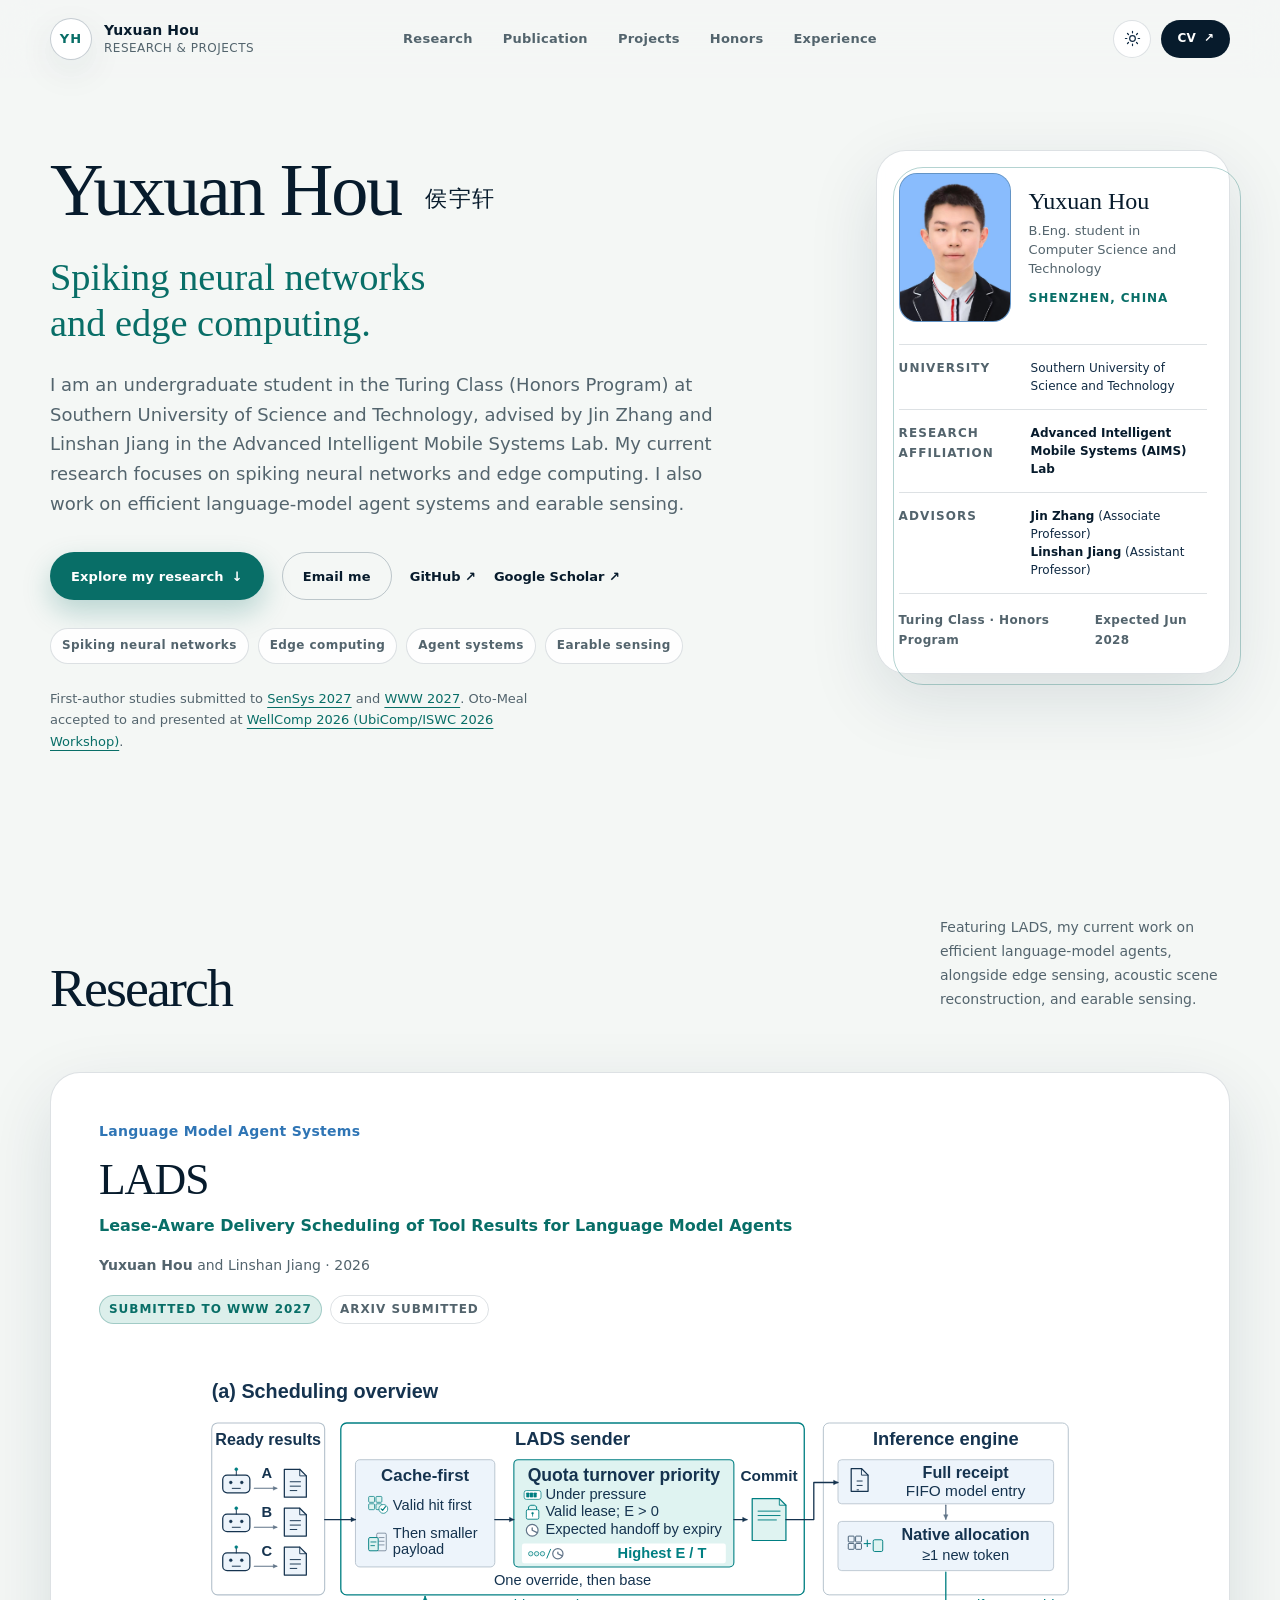
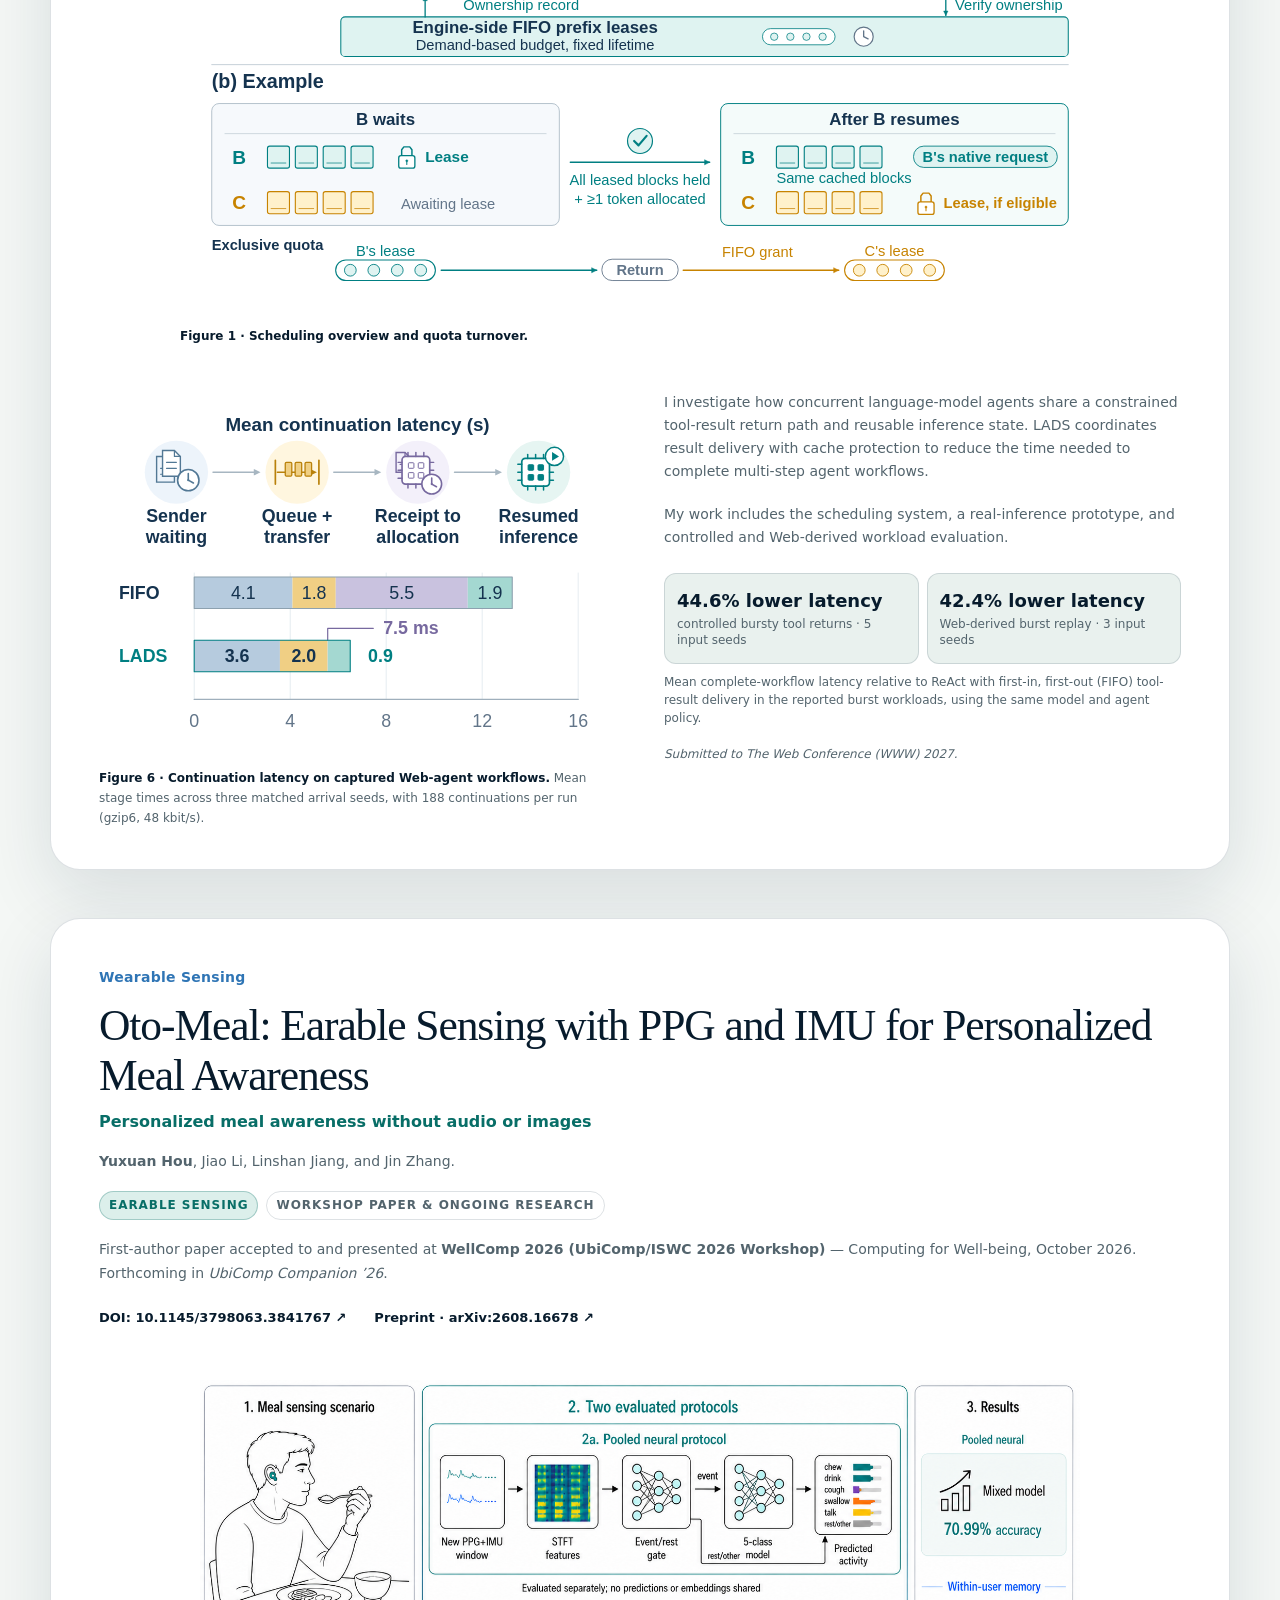
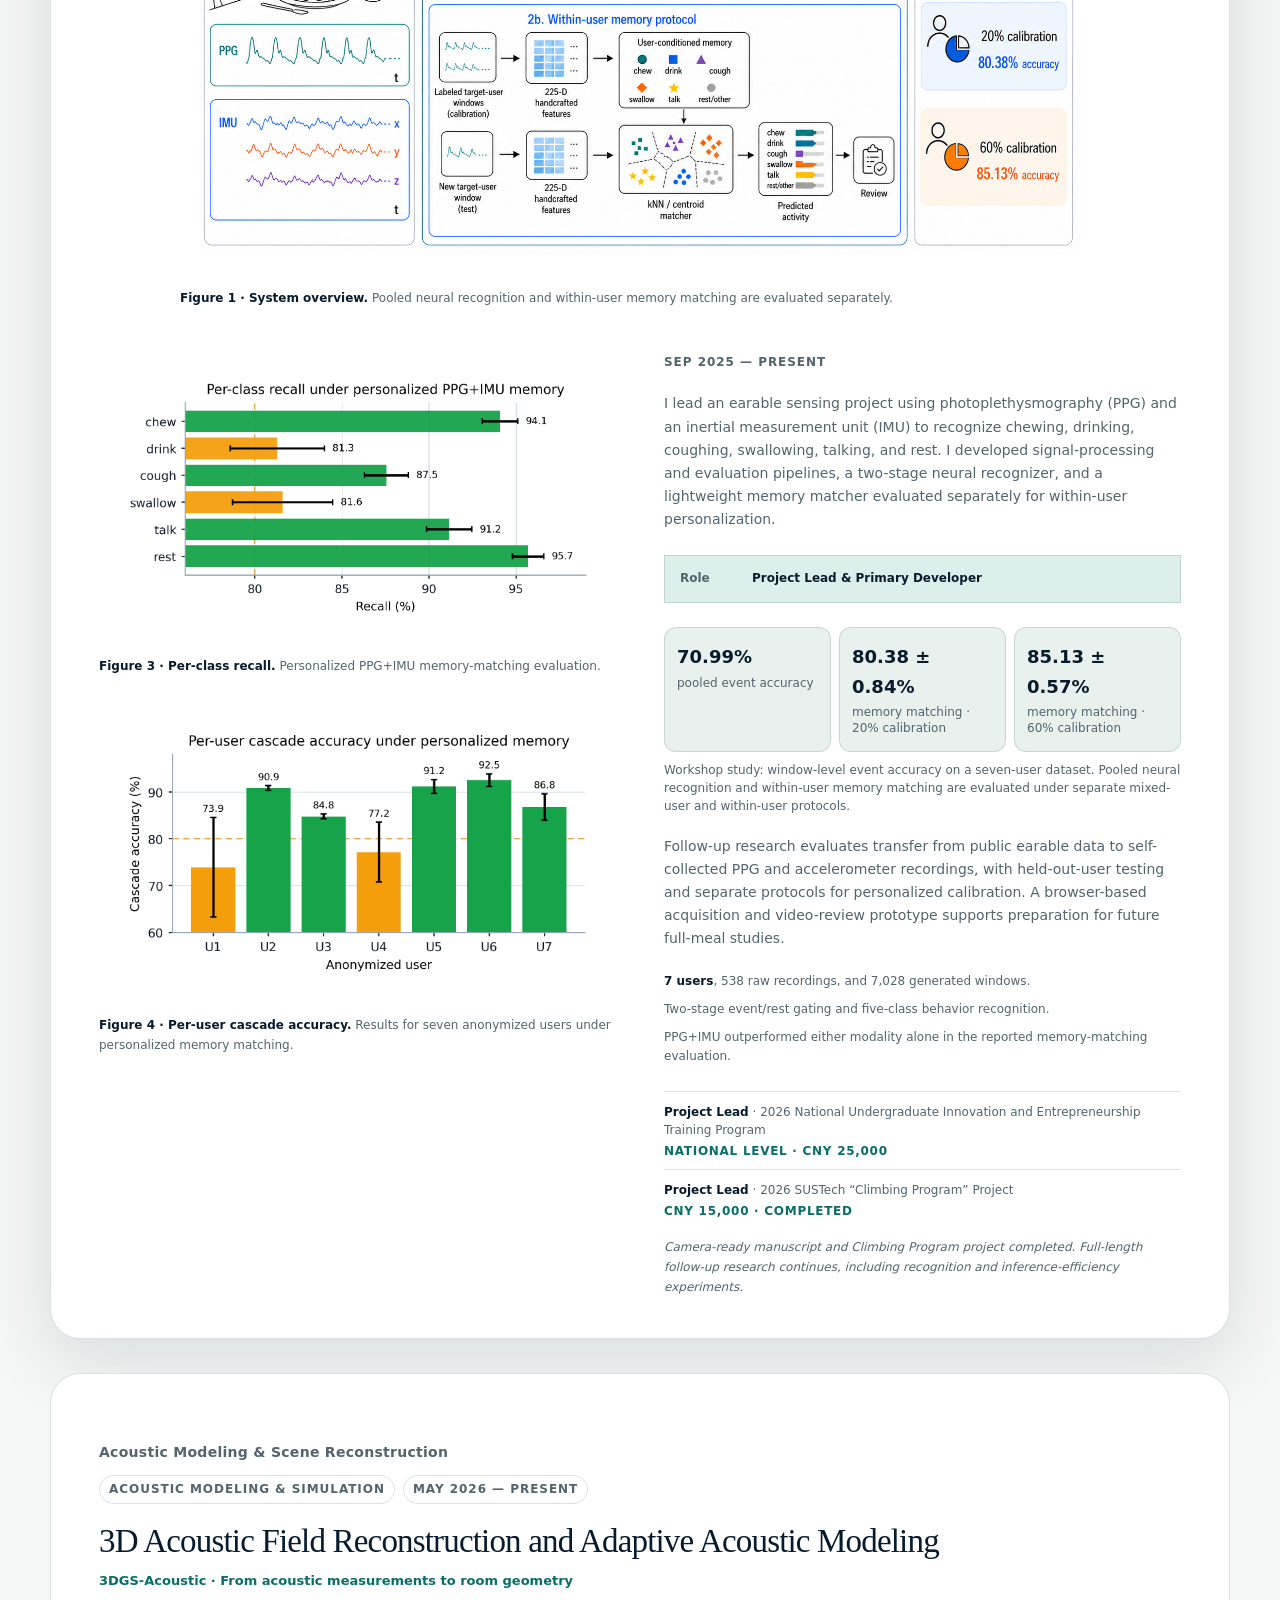
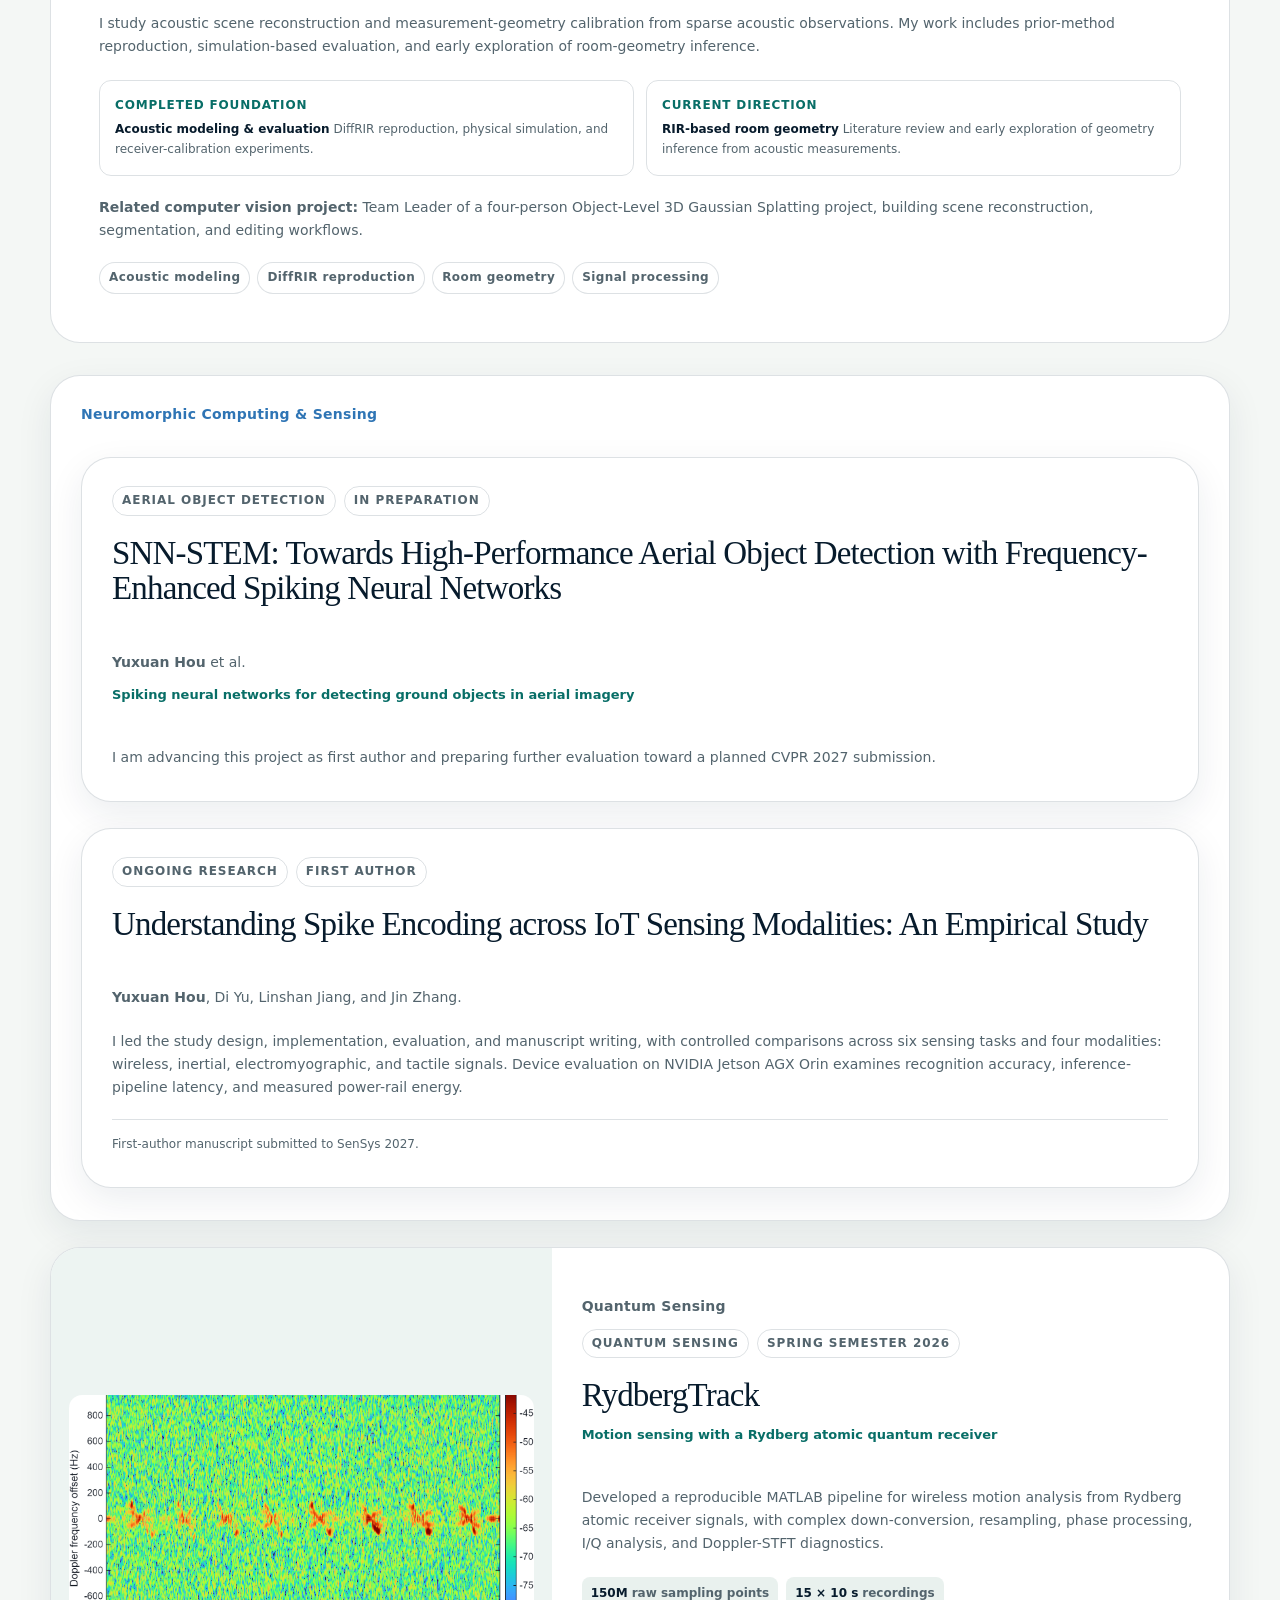
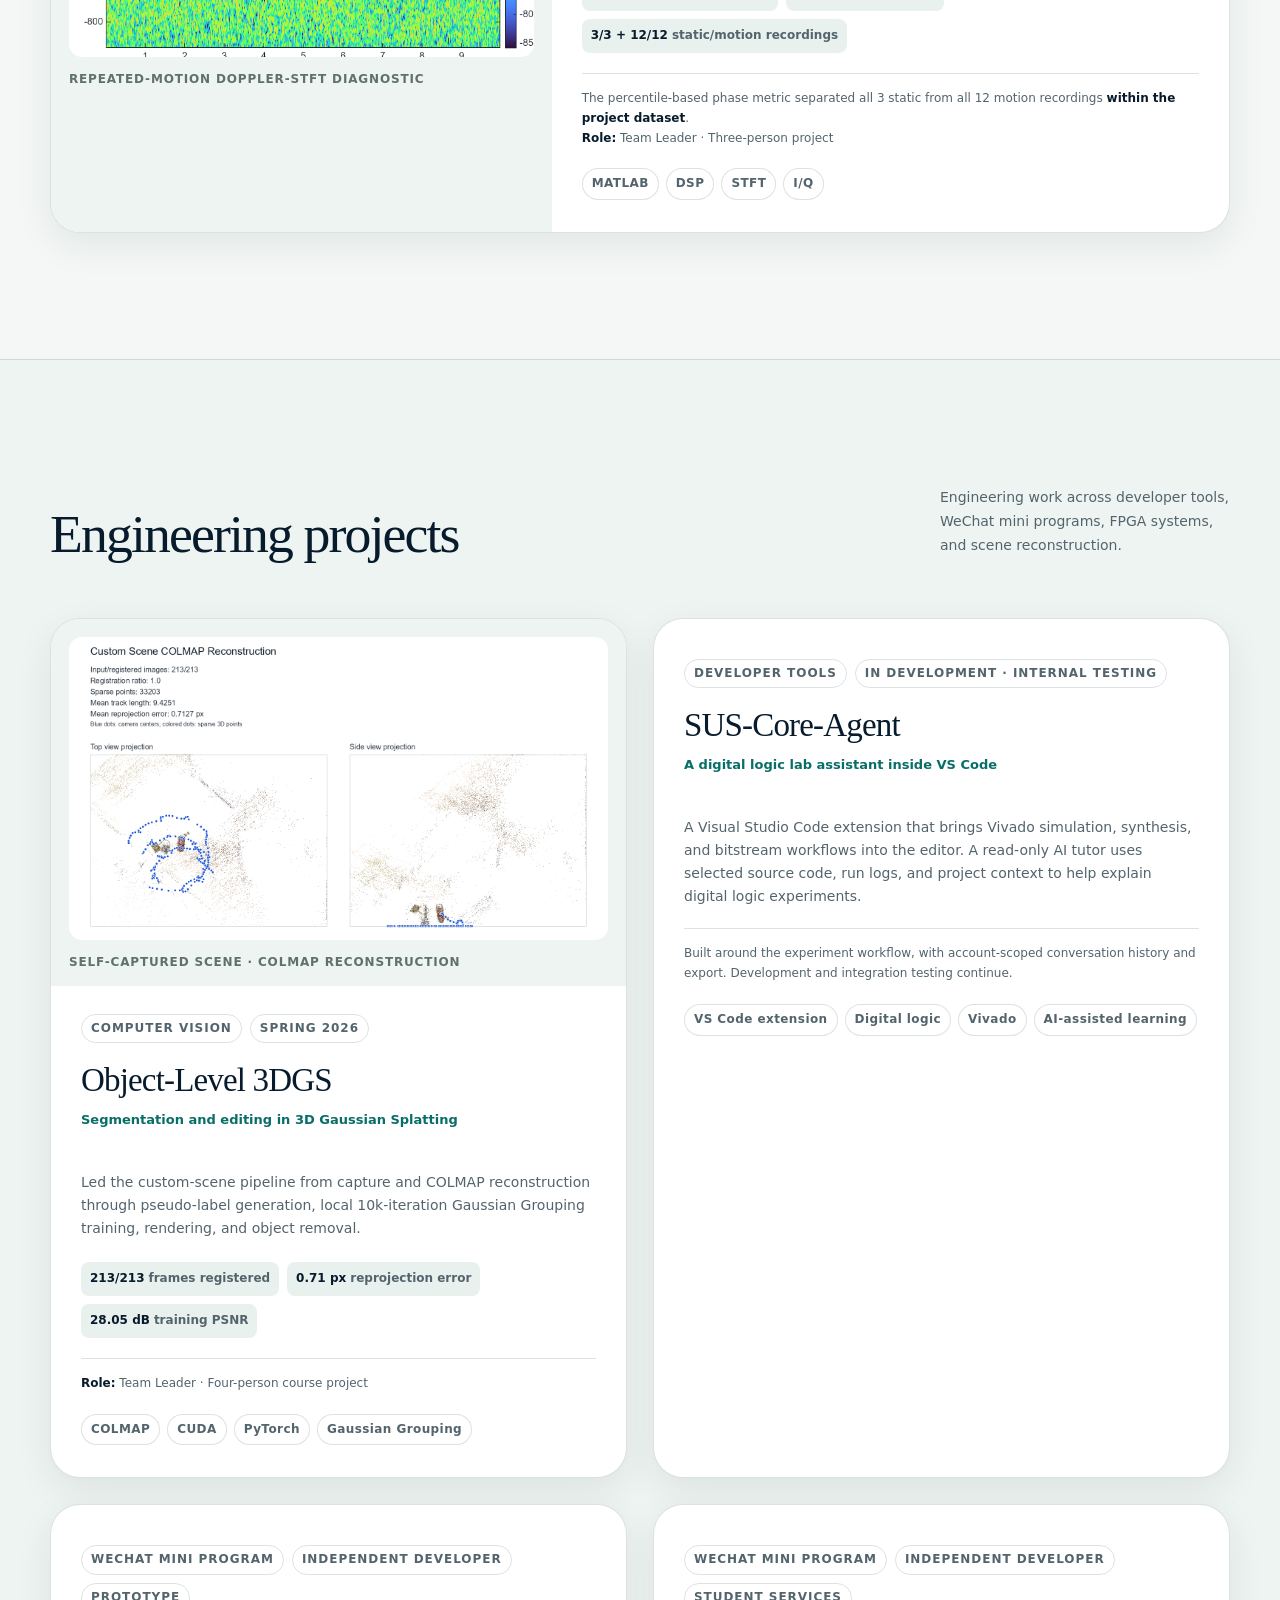
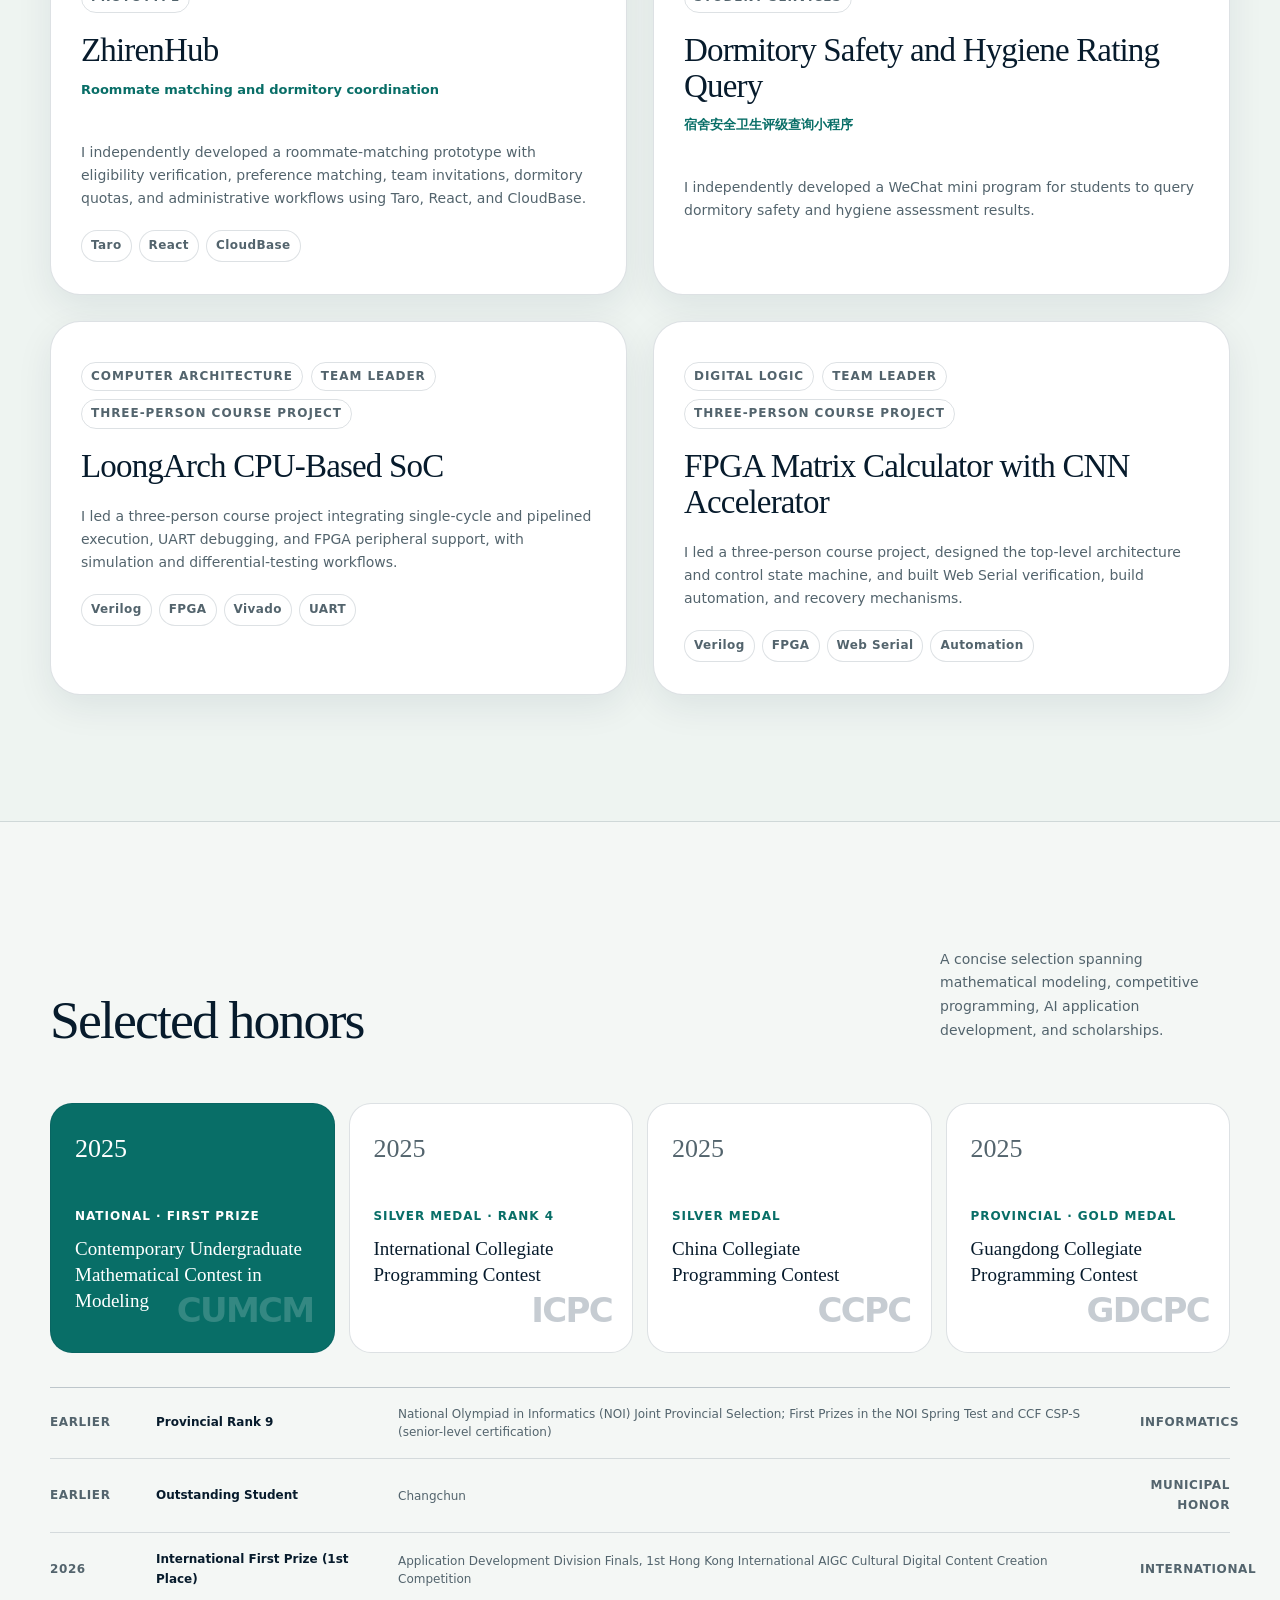
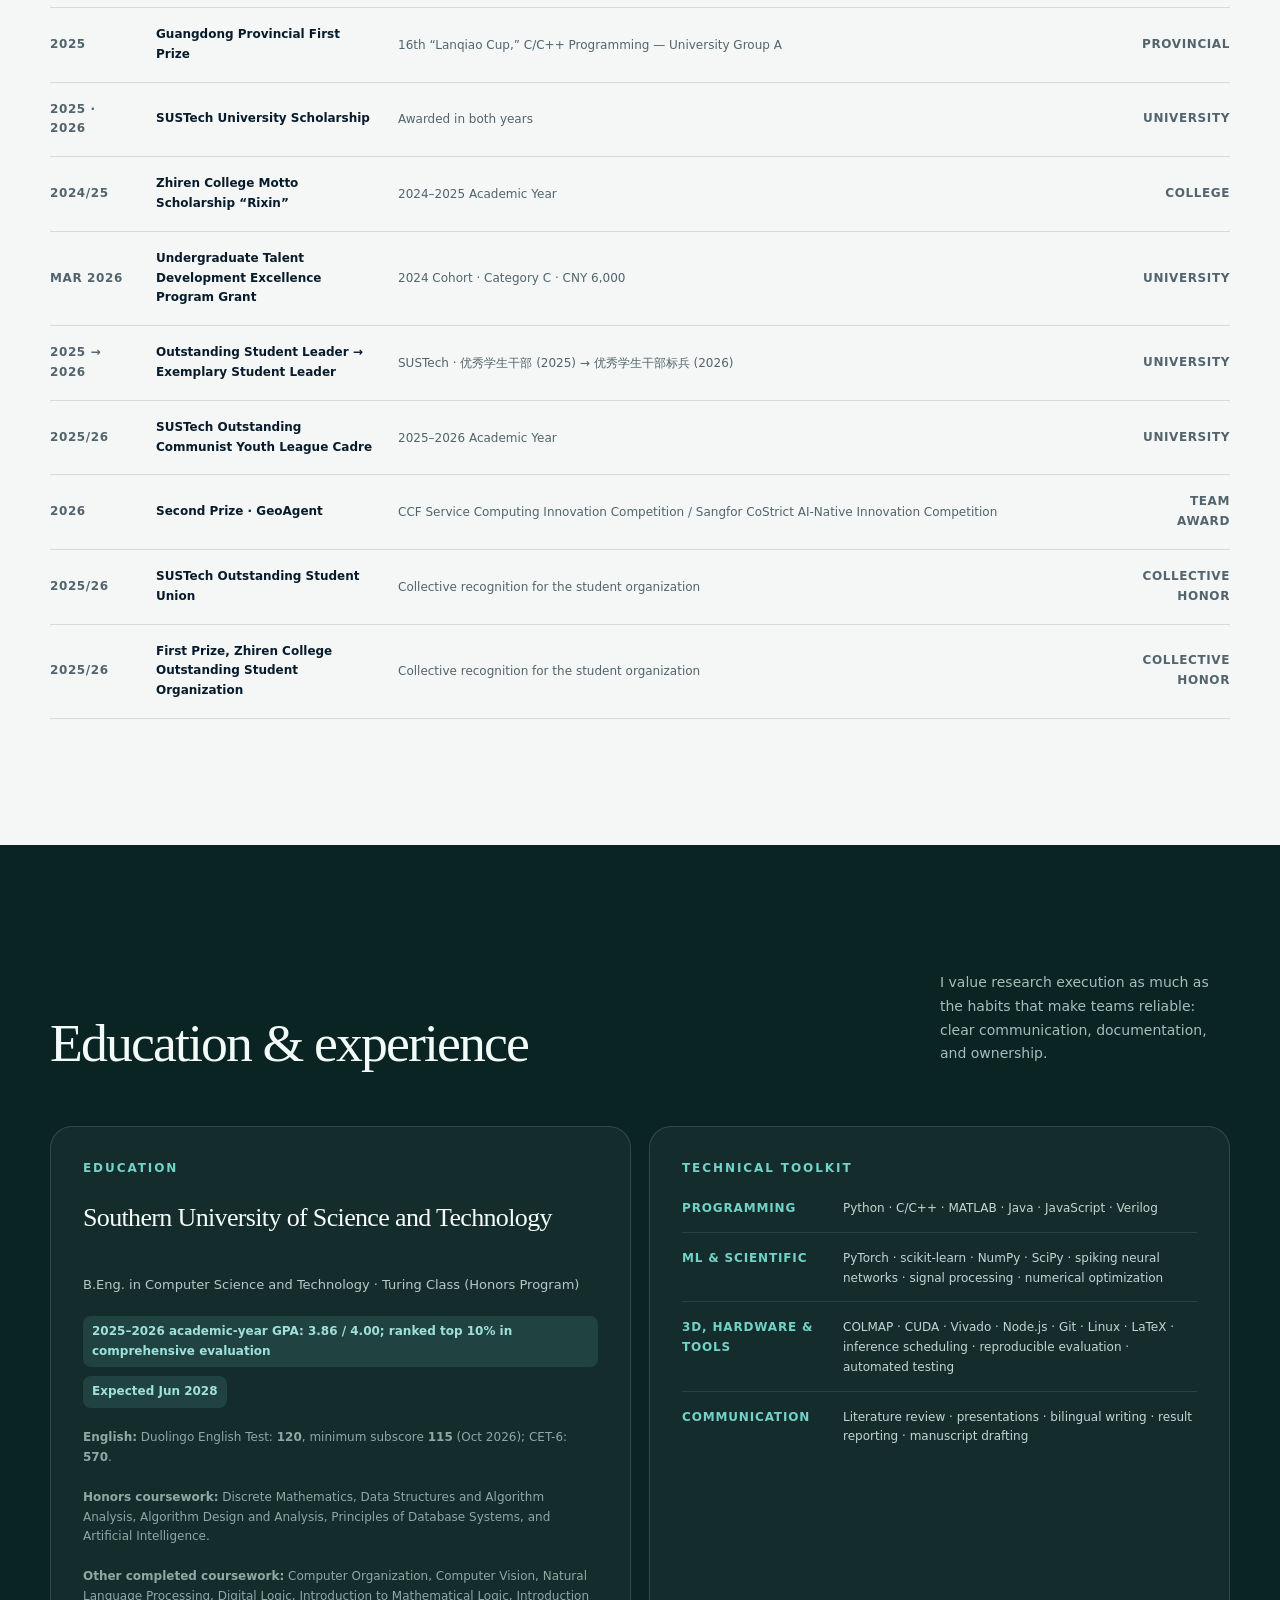
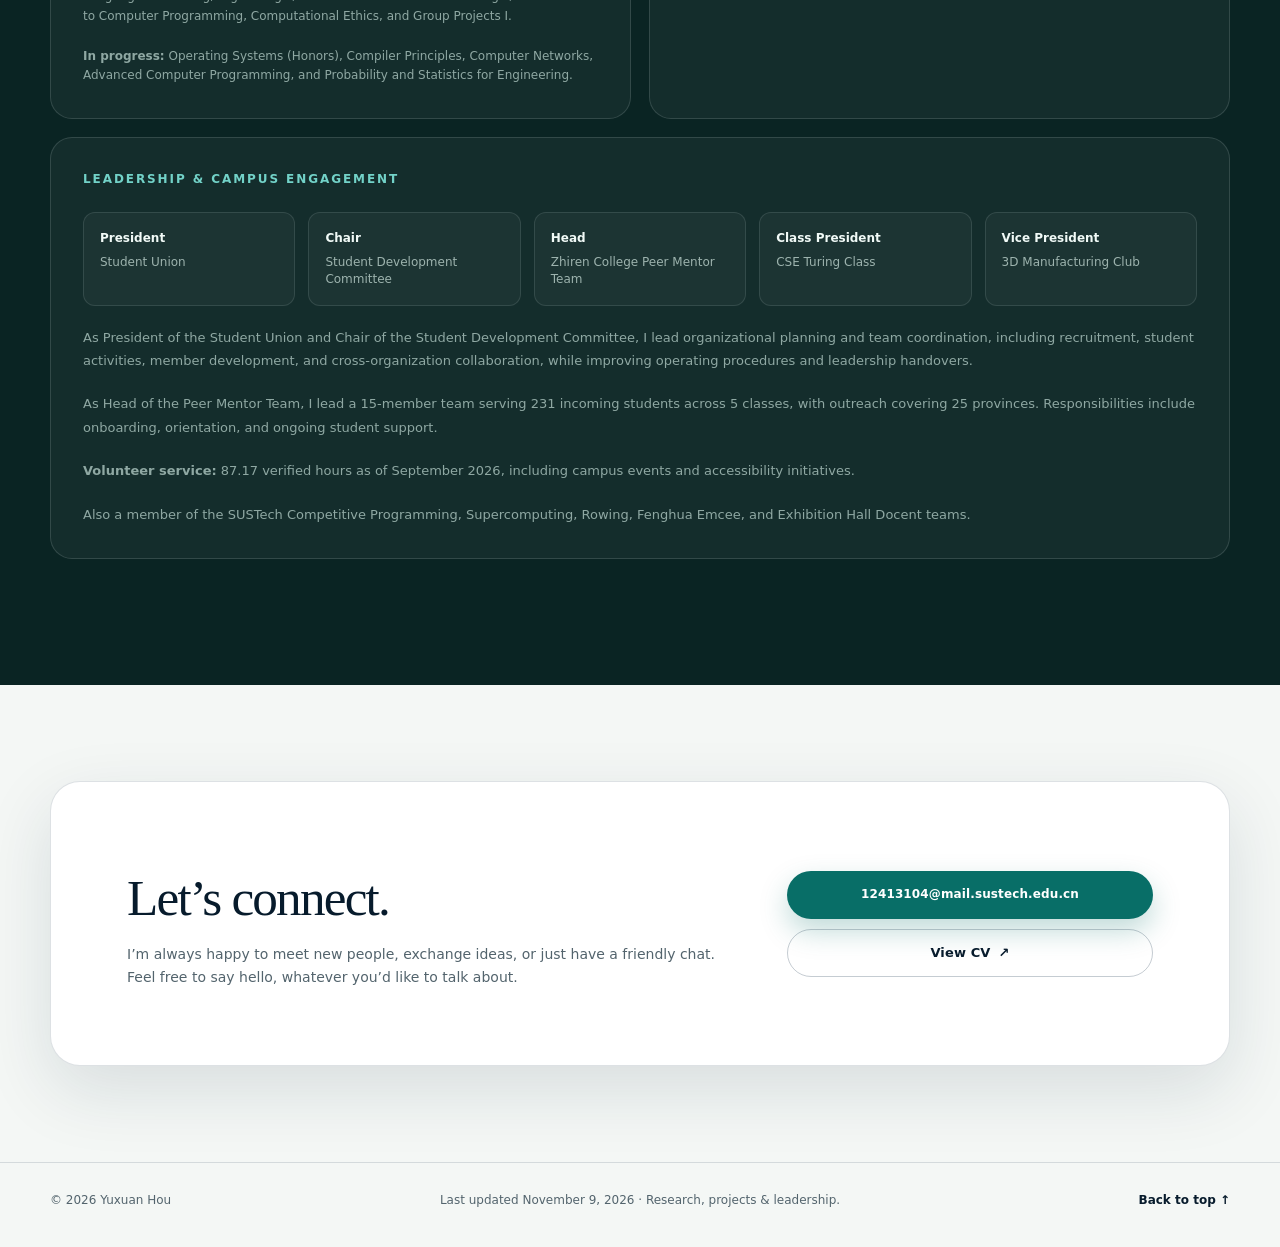
==== commit bfe4fd4c: "Unify blue research direction headings in CV and homepage" ====
--- a/index.html
+++ b/index.html
@@ -16,7 +16,7 @@
   <link rel="canonical" href="https://tsawke.github.io/">
   <link rel="icon" href="assets/img/favicon.svg" type="image/svg+xml">
   <link rel="manifest" href="site.webmanifest">
-  <link rel="stylesheet" href="assets/css/styles.css?v=20261109r7">
+  <link rel="stylesheet" href="assets/css/styles.css?v=20261109r8">
   <script src="assets/js/main.js" defer></script>
 </head>
 <body>
@@ -51,7 +51,7 @@
           <svg class="sun-icon" aria-hidden="true" viewBox="0 0 24 24"><circle cx="12" cy="12" r="4"></circle><path d="M12 2v2M12 20v2M4.93 4.93l1.42 1.42M17.65 17.65l1.42 1.42M2 12h2M20 12h2M4.93 19.07l1.42-1.42M17.65 6.35l1.42-1.42"></path></svg>
           <svg class="moon-icon" aria-hidden="true" viewBox="0 0 24 24"><path d="M21 12.79A9 9 0 1 1 11.21 3 7 7 0 0 0 21 12.79Z"></path></svg>
         </button>
-        <a class="button button-small button-dark" href="assets/docs/Yuxuan_Hou_CV.pdf?v=20261109r7" target="_blank" rel="noopener">CV <span aria-hidden="true">↗</span></a>
+        <a class="button button-small button-dark" href="assets/docs/Yuxuan_Hou_CV.pdf?v=20261109r8" target="_blank" rel="noopener">CV <span aria-hidden="true">↗</span></a>
       </div>
     </div>
   </header>
@@ -123,6 +123,7 @@
 
         <article class="featured-research paper-feature lads-feature" id="lads" aria-labelledby="lads-heading">
           <header class="paper-heading">
+            <p class="research-direction">Language Model Agent Systems</p>
             <h3 id="lads-heading">LADS</h3>
             <p class="project-subtitle">Lease-Aware Delivery Scheduling of Tool Results for Language Model Agents</p>
             <p class="manuscript-authors"><strong>Yuxuan Hou</strong> and Linshan Jiang · 2026</p>
@@ -159,6 +160,7 @@
 
         <article class="featured-research paper-feature oto-feature" id="publication" aria-labelledby="publication-heading">
           <header class="paper-heading">
+            <p class="research-direction">Wearable Sensing</p>
             <h3 id="publication-heading">Oto-Meal: Earable Sensing with PPG and IMU for Personalized Meal Awareness</h3>
             <p class="project-subtitle">Personalized meal awareness without audio or images</p>
             <p class="manuscript-authors"><strong>Yuxuan Hou</strong>, Jiao Li, Linshan Jiang, and Jin Zhang.</p>
@@ -222,6 +224,7 @@
 
         <article class="research-row">
           <div class="research-row-copy">
+            <p class="research-direction">Acoustic Modeling &amp; Scene Reconstruction</p>
             <div class="badge-row">
               <span class="badge">Acoustic modeling &amp; simulation</span>
               <span class="badge">May 2026 — Present</span>
@@ -240,7 +243,7 @@
         <div class="project-grid additional-research">
           <section class="project-card research-brief" aria-labelledby="neuromorphic-research-title">
             <div class="project-card-body">
-              <h3 id="neuromorphic-research-title">Neuromorphic Computing &amp; Sensing</h3>
+              <h3 class="research-direction" id="neuromorphic-research-title">Neuromorphic Computing &amp; Sensing</h3>
               <div class="project-grid additional-research">
                 <article class="project-card research-brief" id="snn-stem"><div class="project-card-body">
                   <div class="badge-row"><span class="badge">Aerial object detection</span><span class="badge">In preparation</span></div>
@@ -265,6 +268,7 @@
               <figcaption>Repeated-motion Doppler-STFT diagnostic</figcaption>
             </figure>
             <div class="project-card-body">
+              <p class="research-direction">Quantum Sensing</p>
               <div class="badge-row"><span class="badge">Quantum sensing</span><span class="badge">Spring semester 2026</span></div>
               <h3>RydbergTrack</h3>
               <p class="project-subtitle">Motion sensing with a Rydberg atomic quantum receiver</p>
@@ -469,7 +473,7 @@
         </div>
         <div class="contact-actions">
           <a class="button button-primary" href="mailto:12413104@mail.sustech.edu.cn">12413104@mail.sustech.edu.cn</a>
-          <a class="button button-ghost" href="assets/docs/Yuxuan_Hou_CV.pdf?v=20261109r7" target="_blank" rel="noopener">View CV <span aria-hidden="true">↗</span></a>
+          <a class="button button-ghost" href="assets/docs/Yuxuan_Hou_CV.pdf?v=20261109r8" target="_blank" rel="noopener">View CV <span aria-hidden="true">↗</span></a>
         </div>
       </div>
     </section>
--- a/assets/css/styles.css
+++ b/assets/css/styles.css
@@ -1734,6 +1734,17 @@
 .paper-heading .project-subtitle { font-size: 16px; line-height: 1.5; }
 .paper-heading .manuscript-authors { margin-top: 16px; color: var(--muted); font-size: 14px; }
 .paper-heading .badge-row { margin-top: 18px; }
+.research-direction,
+.project-card h3.research-direction {
+  margin: 0 0 12px;
+  color: #2f75b5;
+  font-family: Inter, ui-sans-serif, system-ui, -apple-system, BlinkMacSystemFont, "Segoe UI", sans-serif;
+  font-size: 14px;
+  font-weight: 800;
+  letter-spacing: 0.02em;
+  line-height: 1.5;
+}
+html[data-theme="dark"] .research-direction { color: #8fc5f5; }
 .paper-venue { margin-top: 18px; color: var(--muted); font-size: 14px; }
 .paper-figure { min-width: 0; padding: 0; background: transparent; }
 .paper-main-figure { grid-column: 1 / -1; padding: 0 clamp(26px, 4vw, 48px) 32px; }
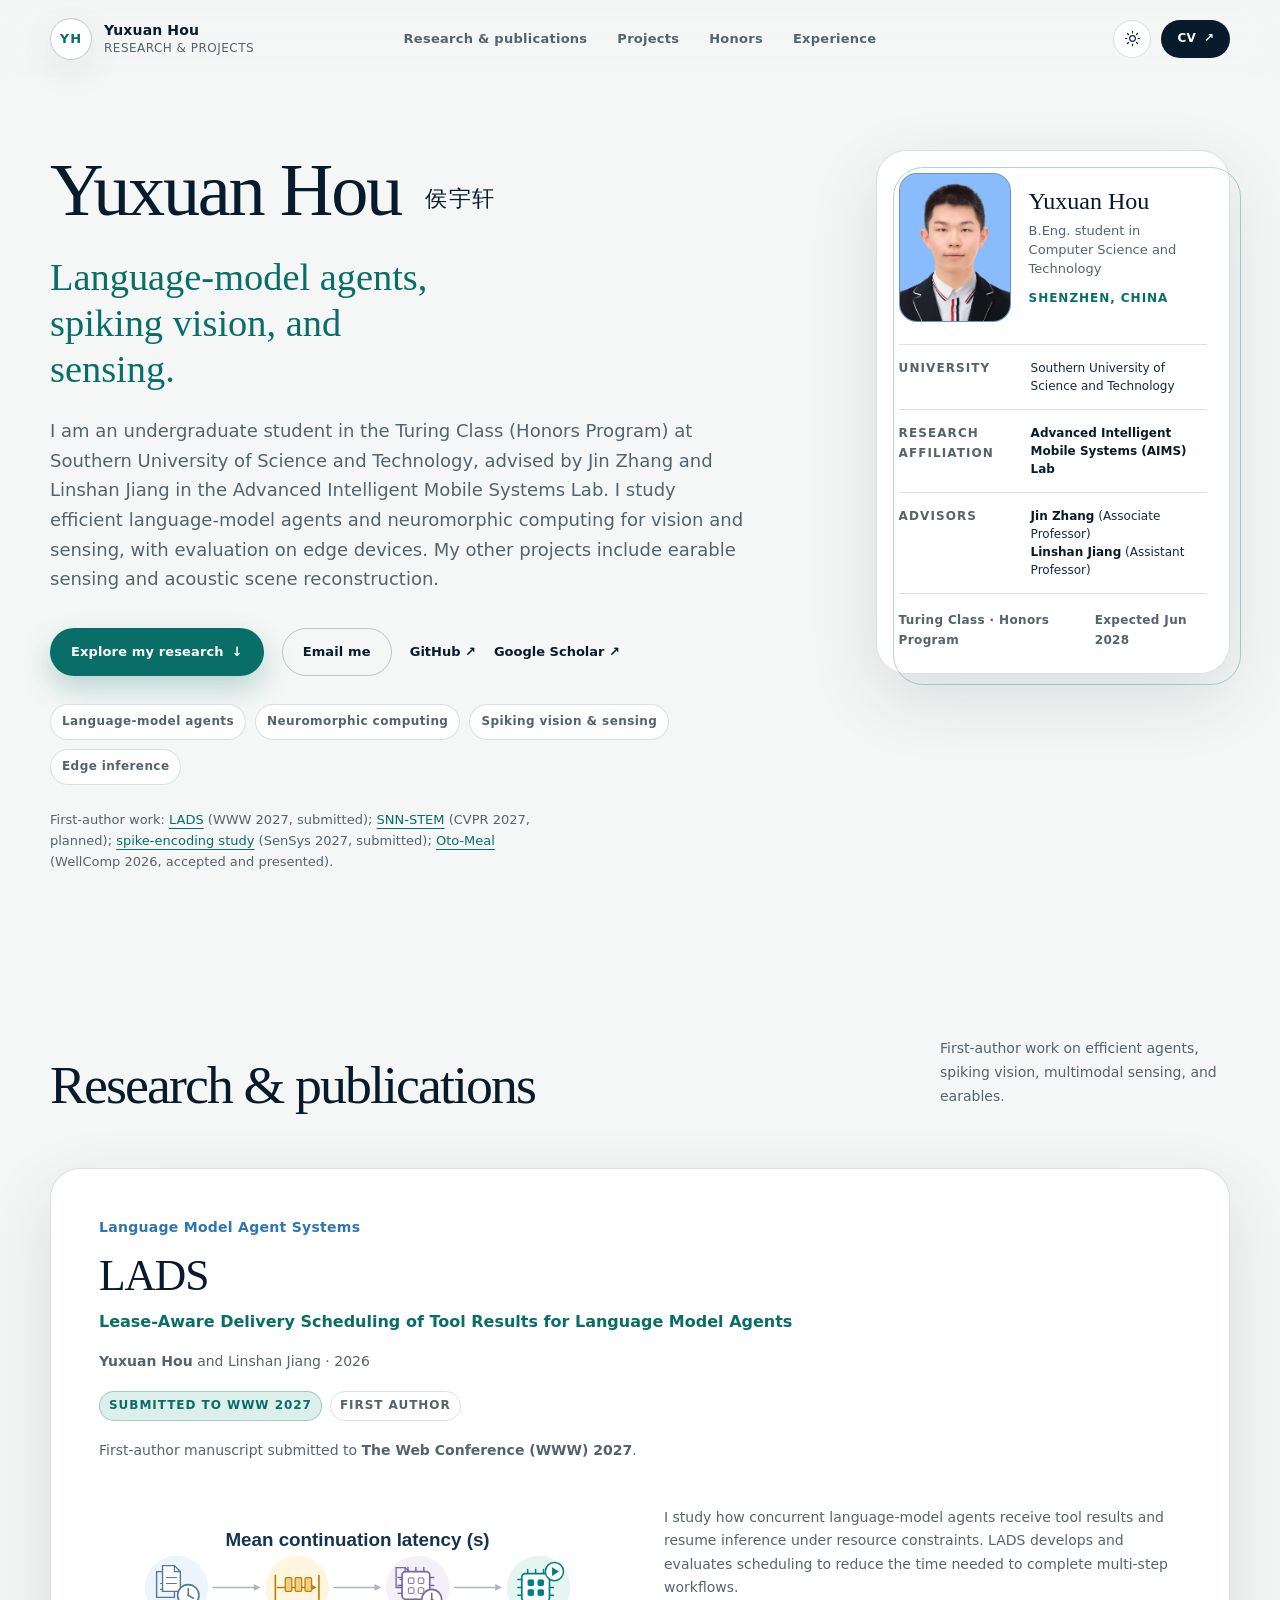
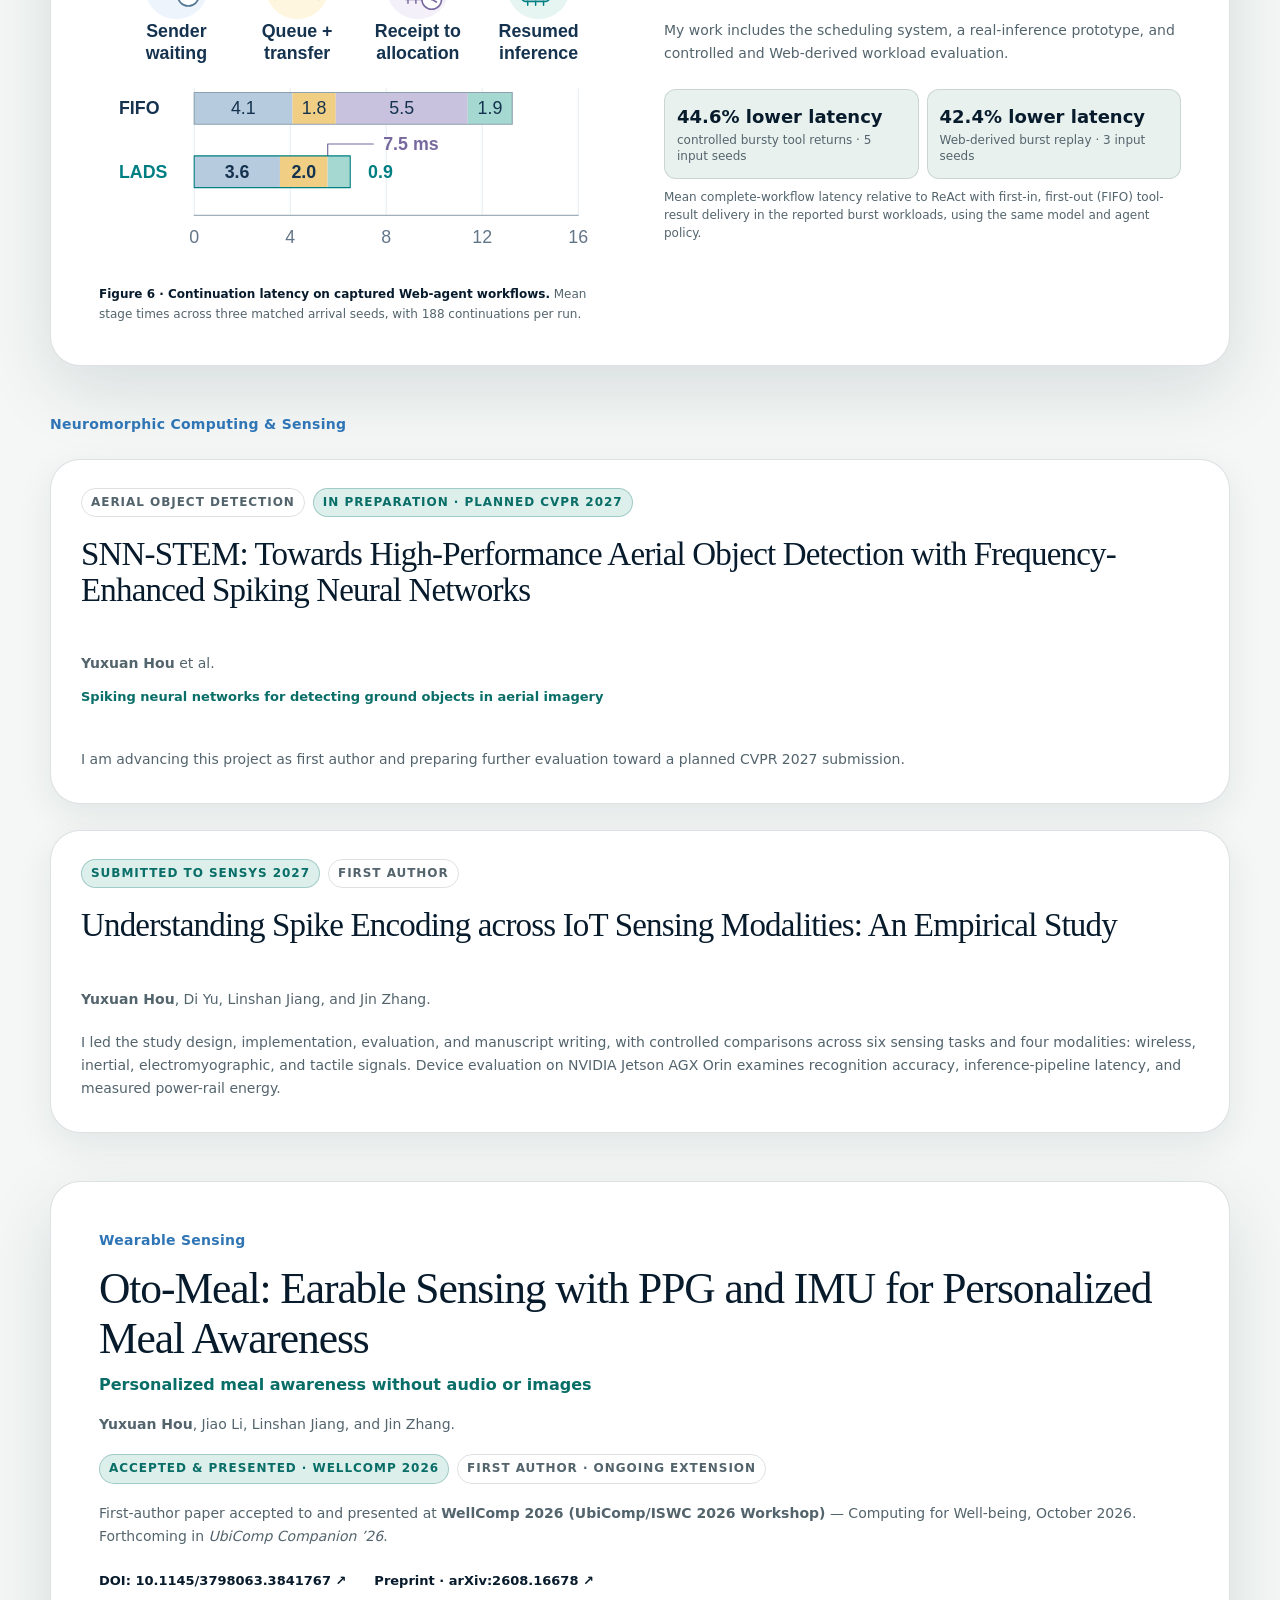
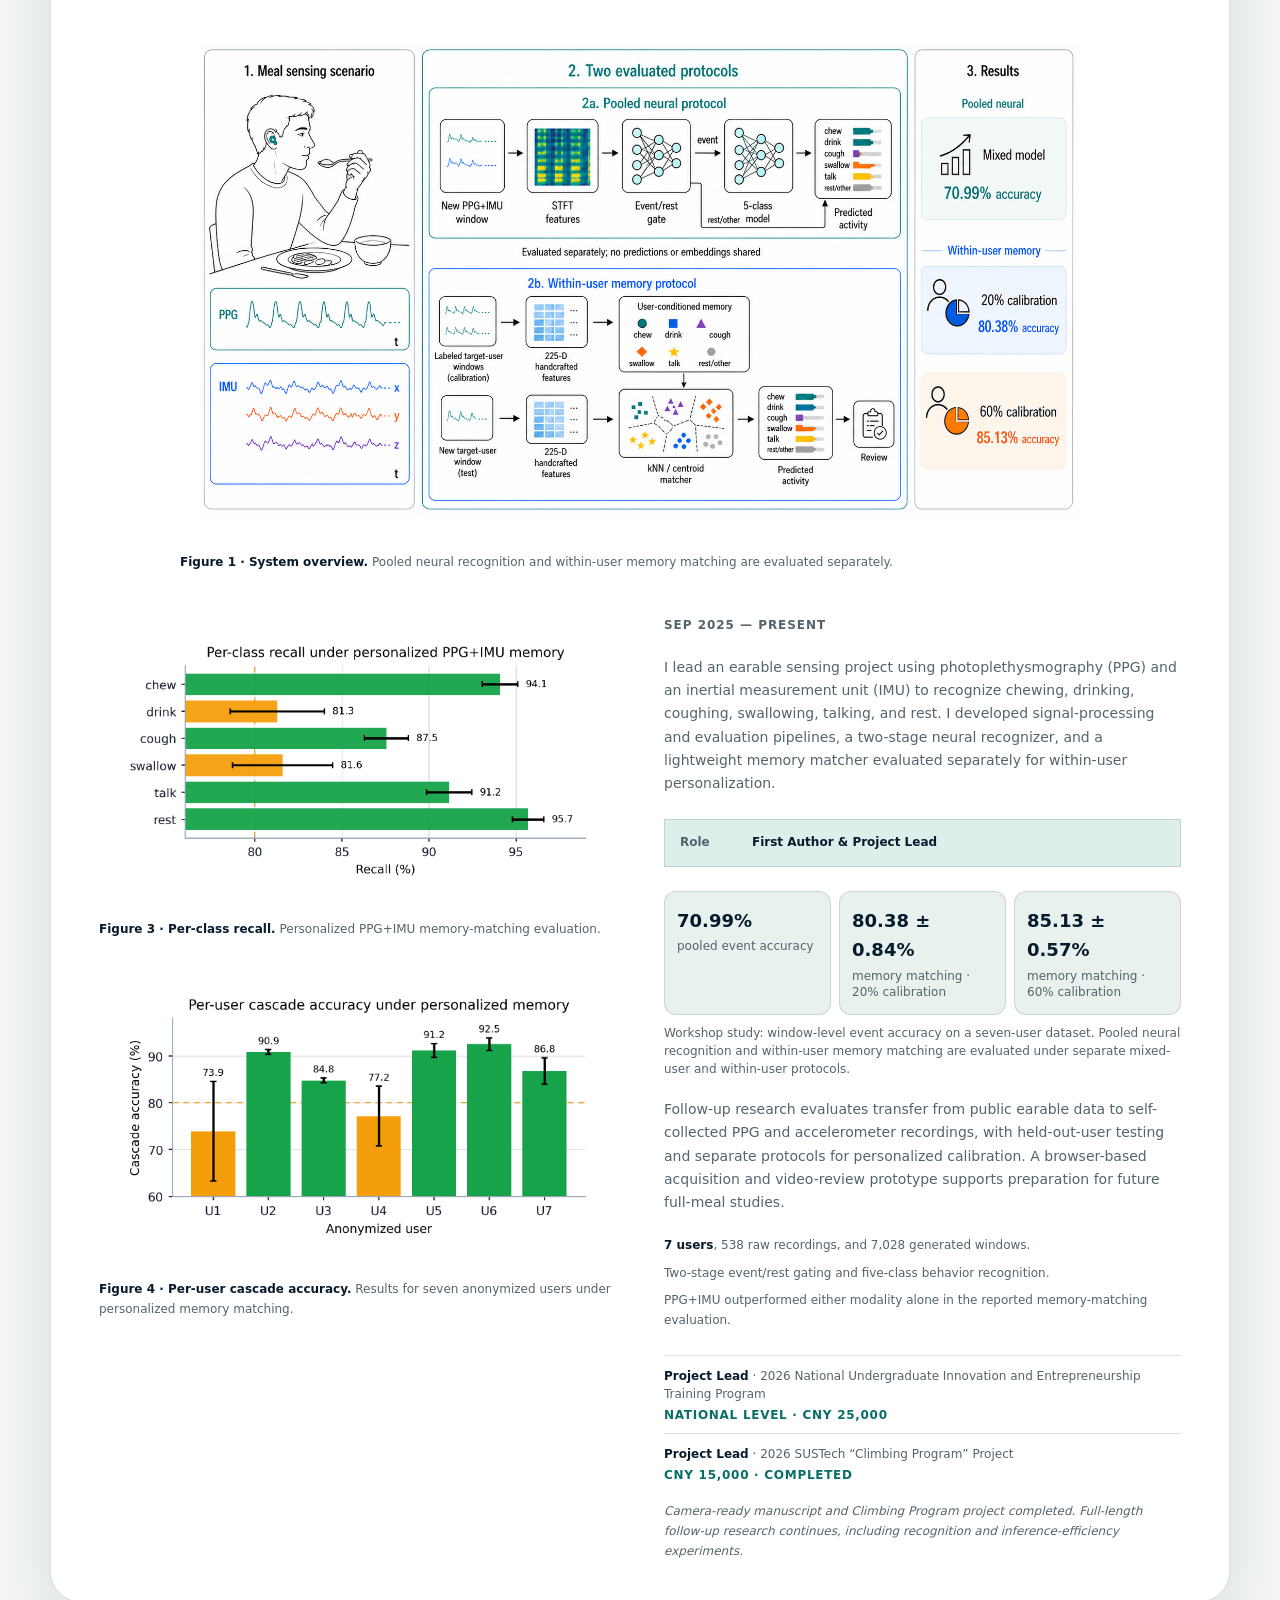
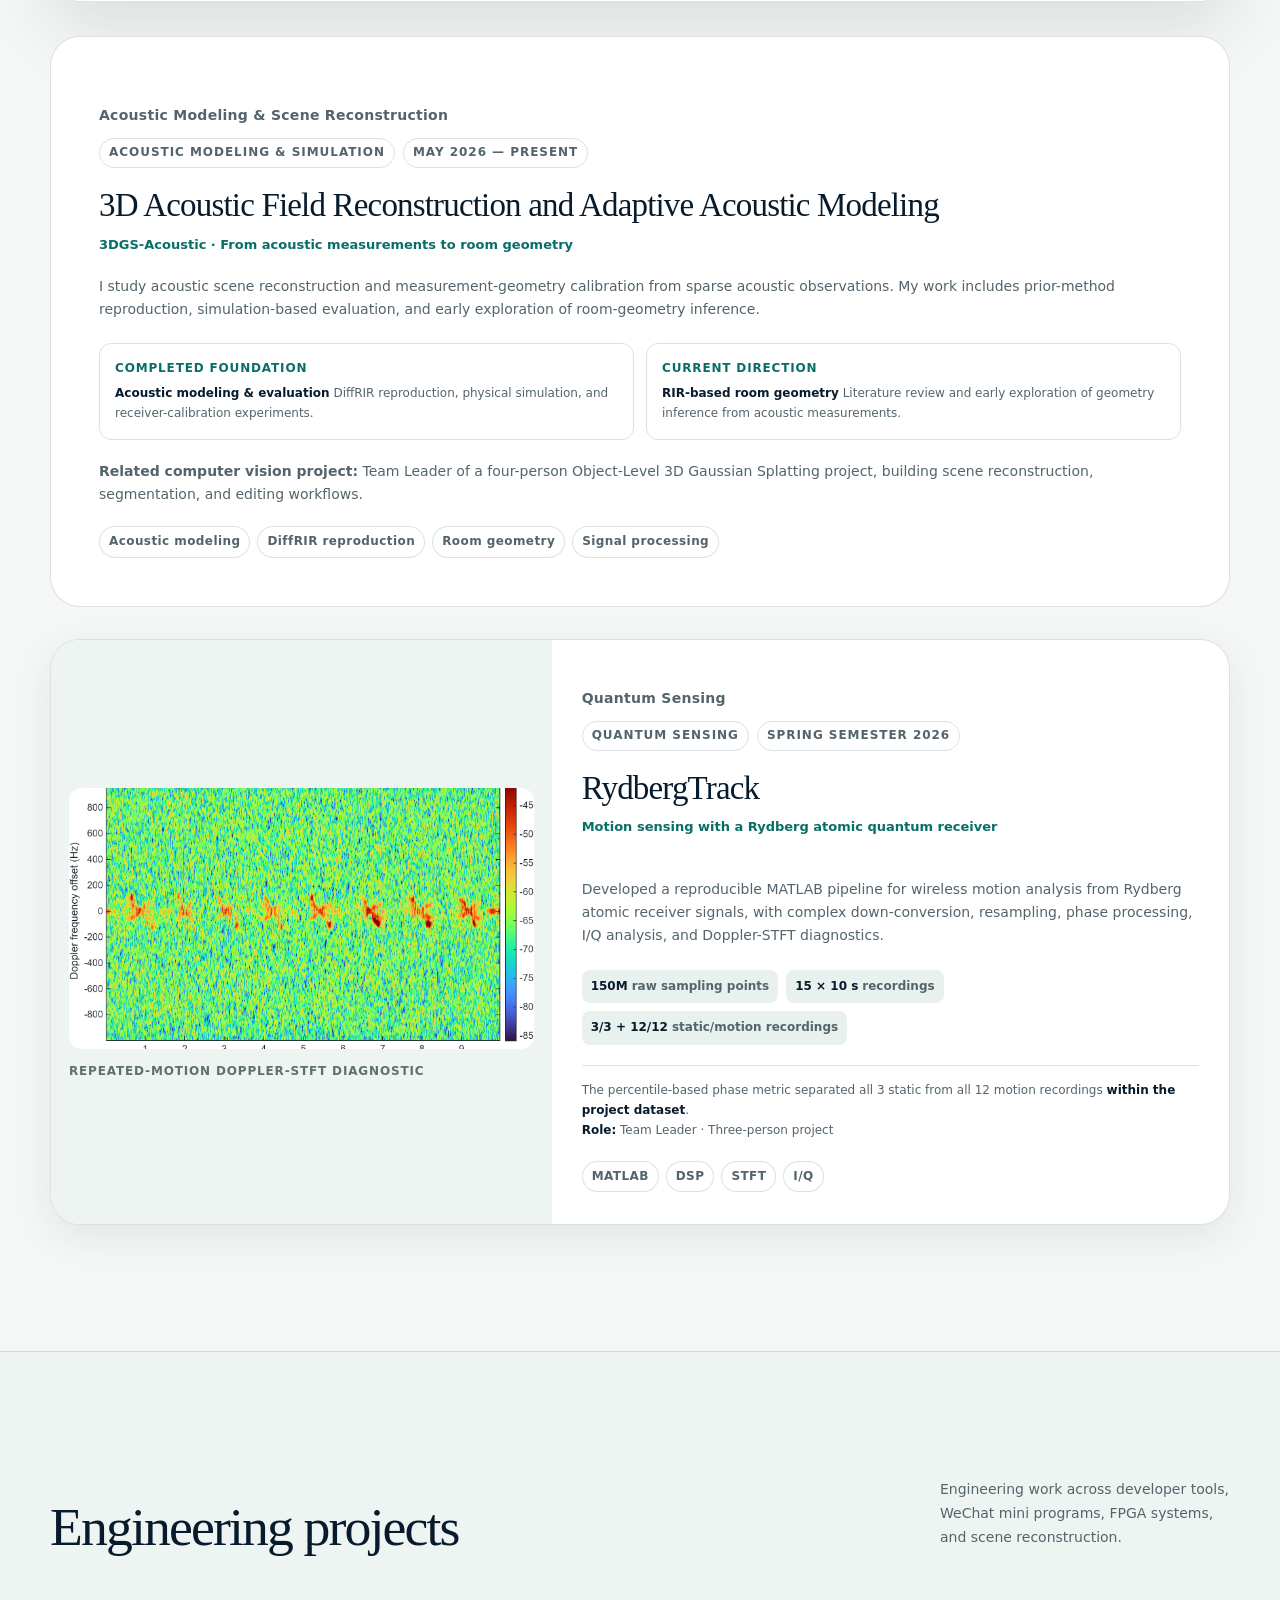
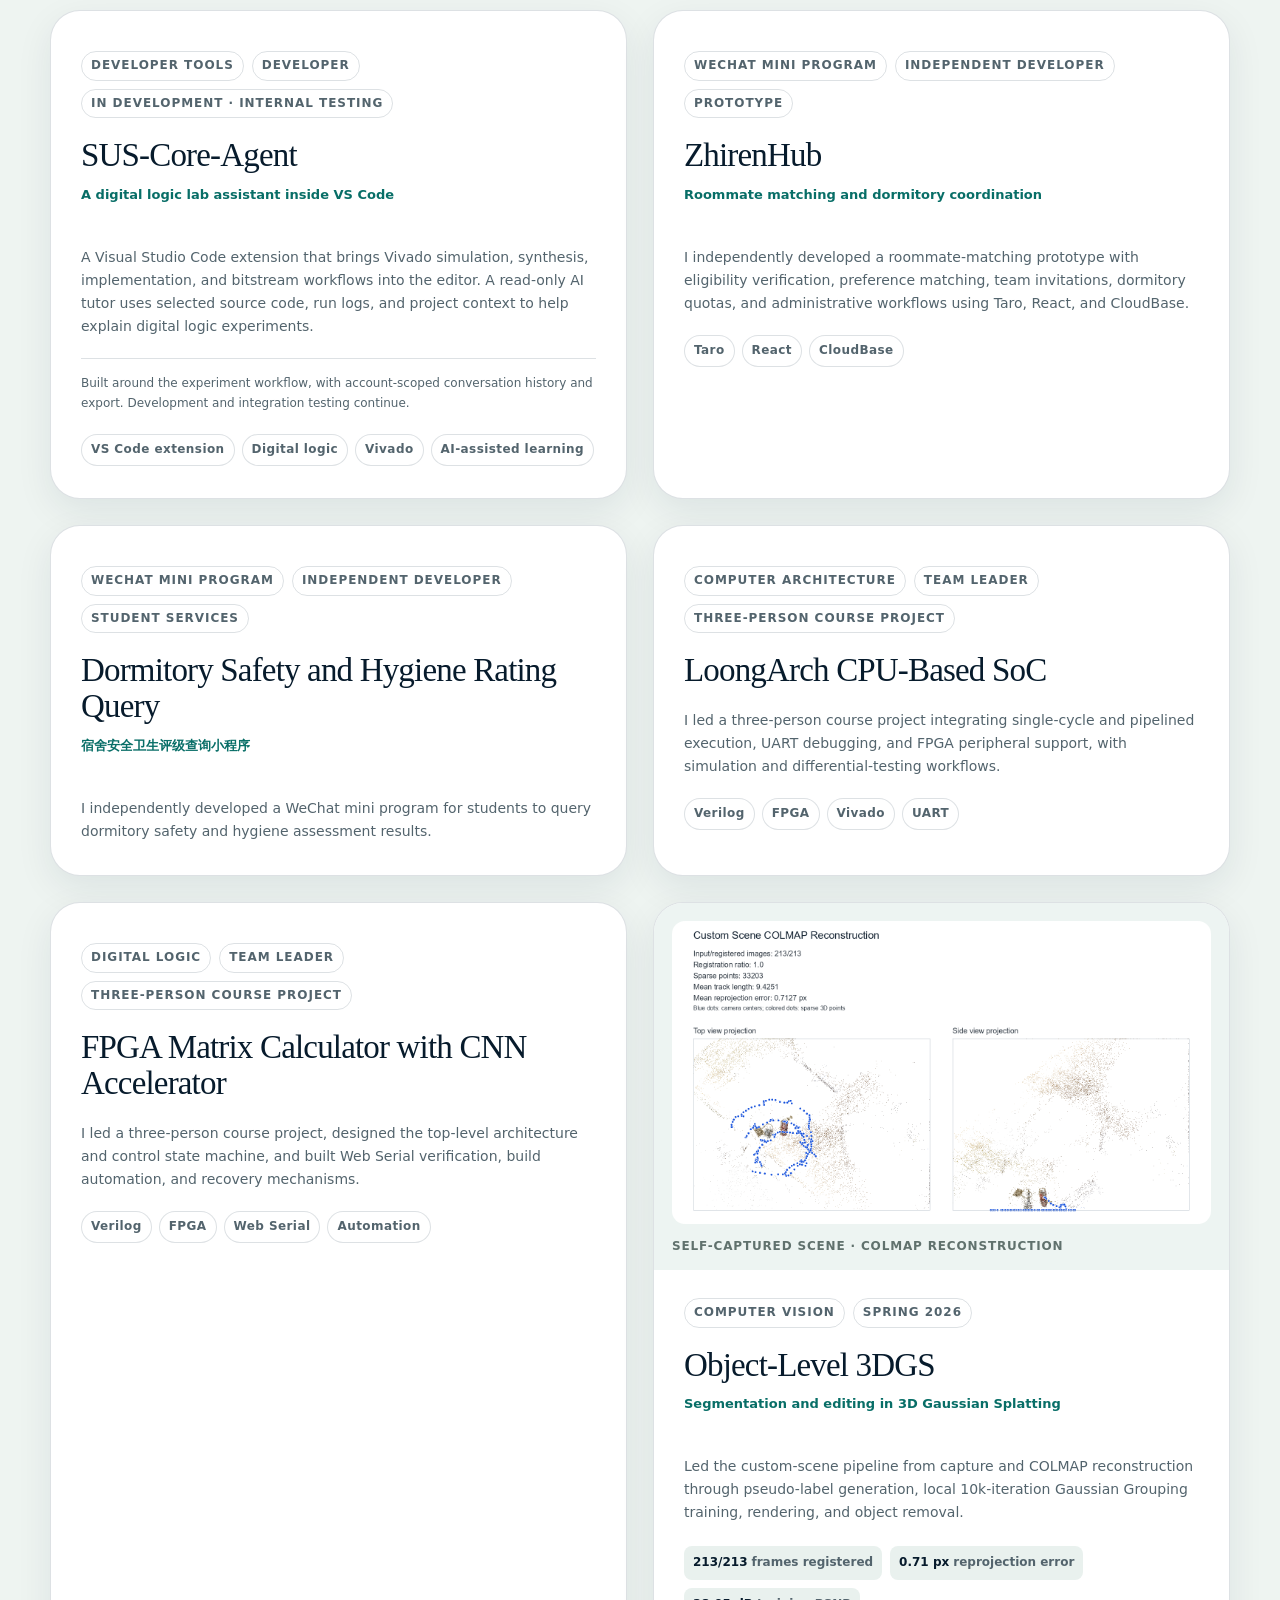
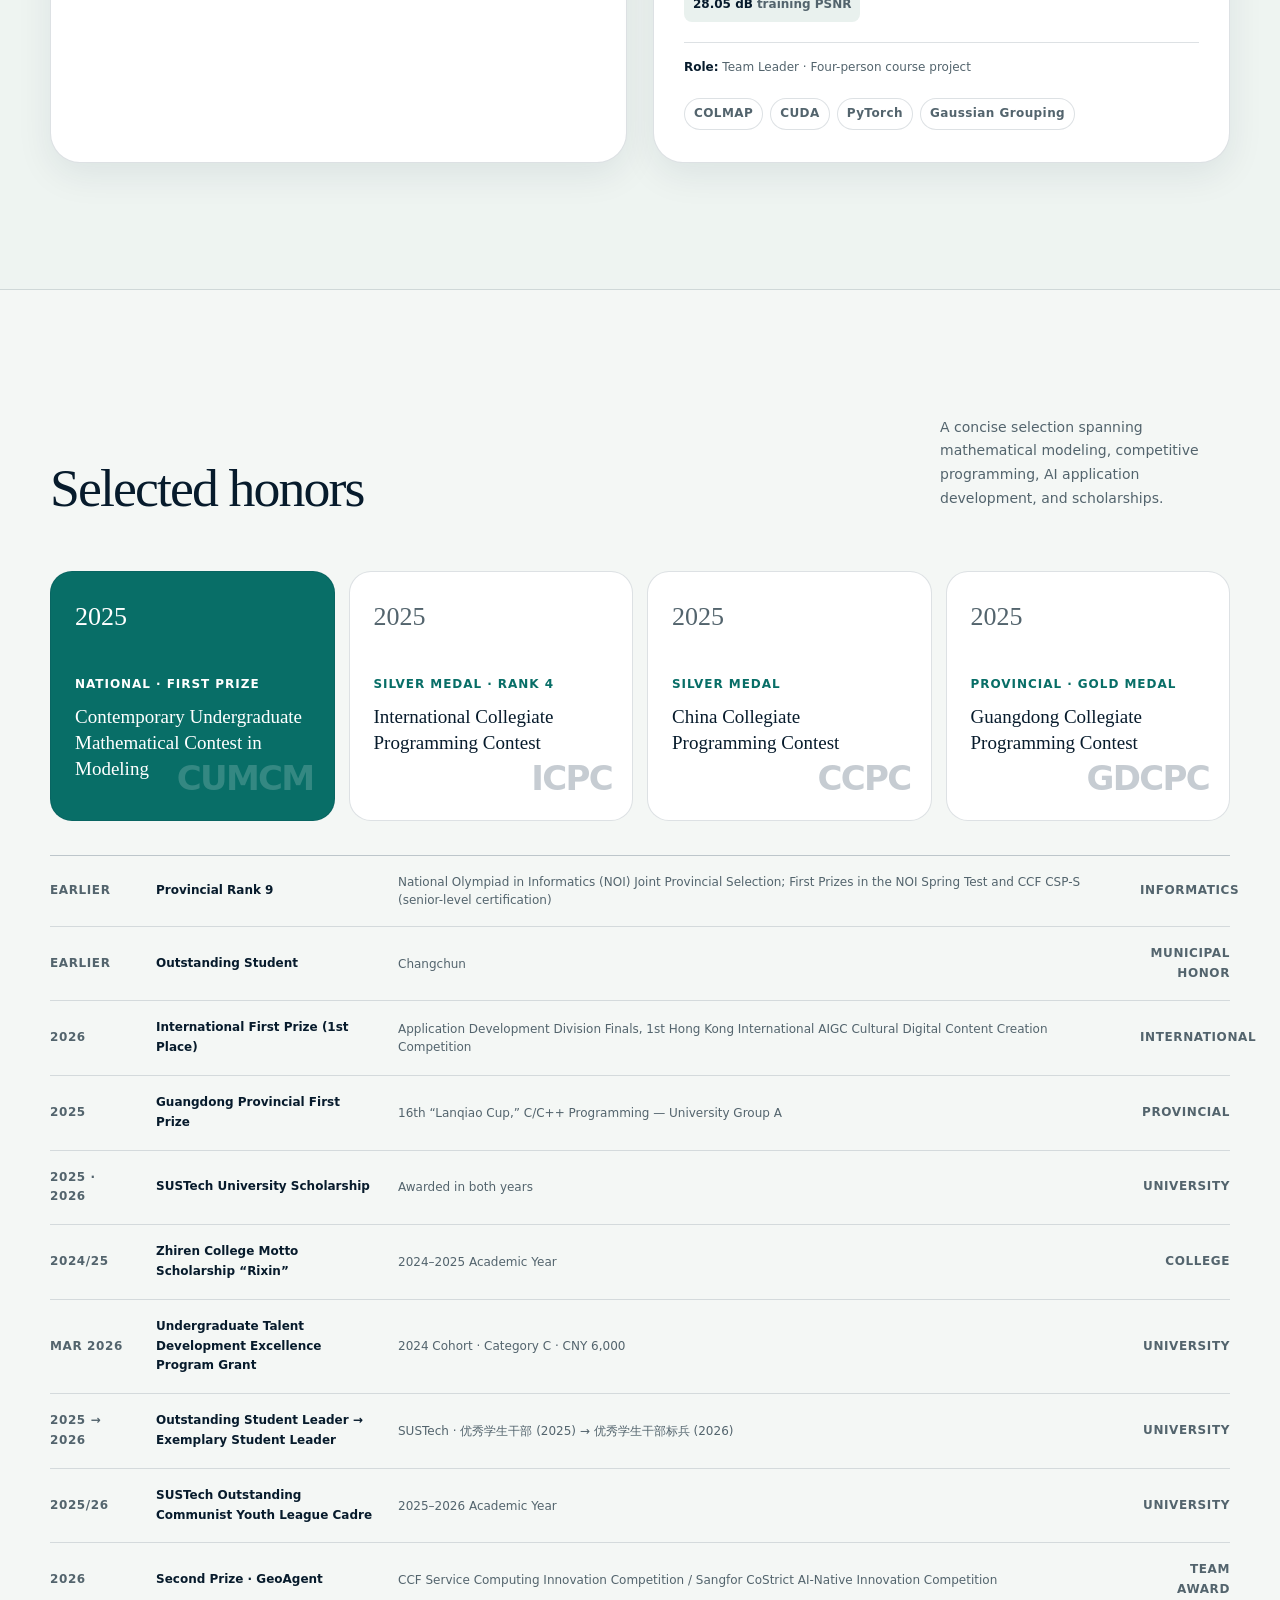
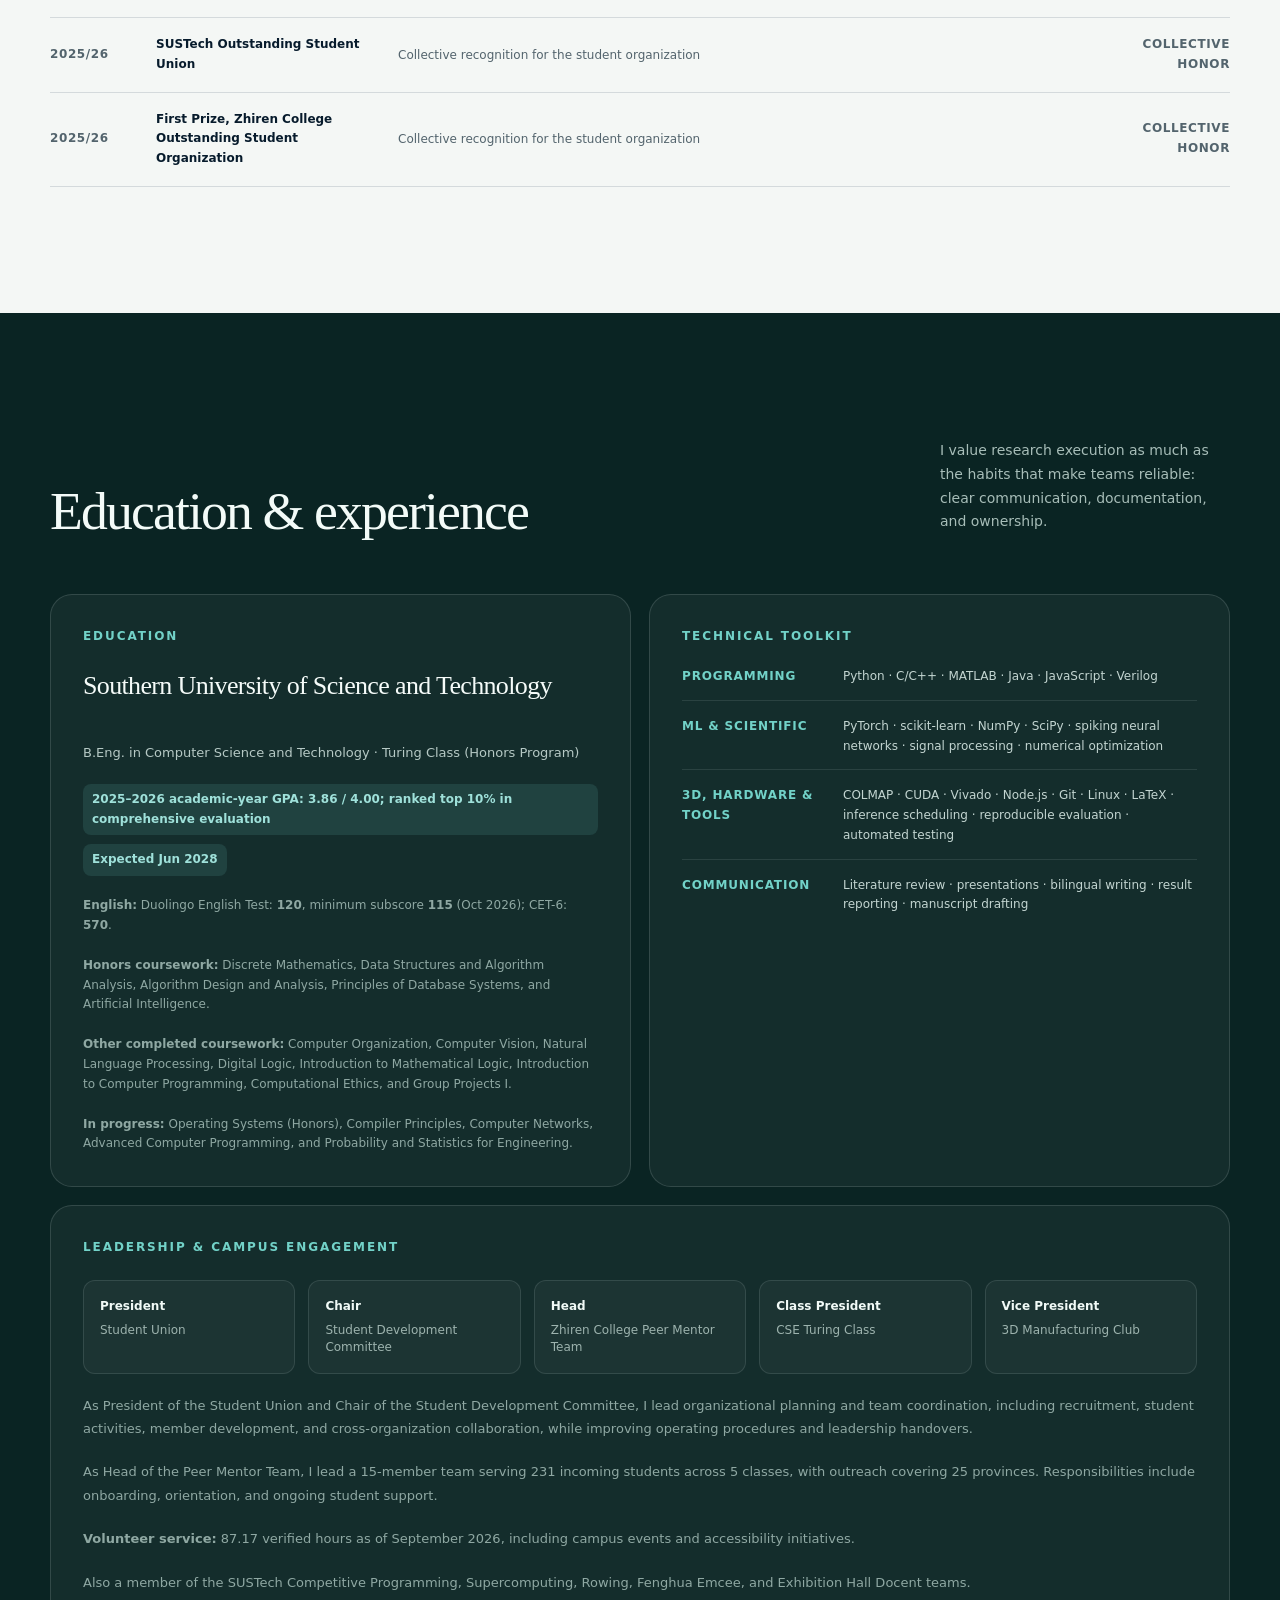
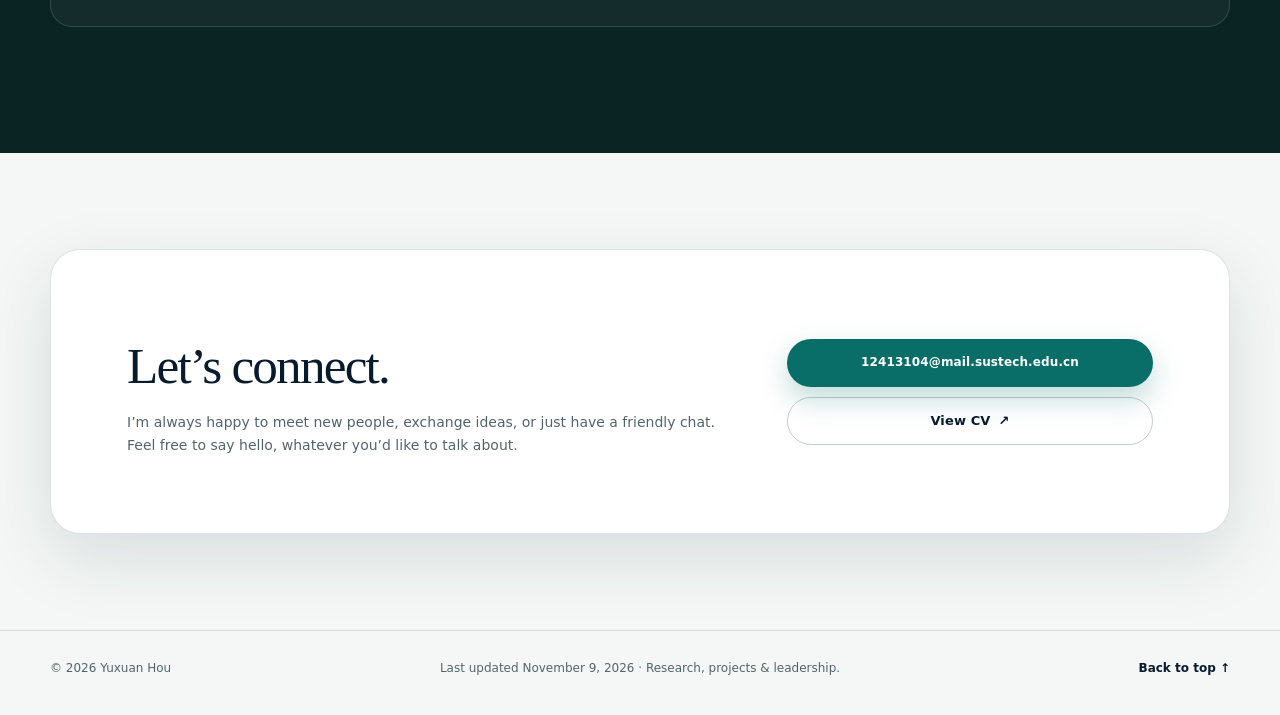
==== commit bb13dca1: "Align research interests and portfolio presentation with current work" ====
--- a/index.html
+++ b/index.html
@@ -4,20 +4,20 @@
   <meta charset="utf-8">
   <meta name="viewport" content="width=device-width, initial-scale=1">
   <title>Yuxuan Hou | Research & Projects</title>
-  <meta name="description" content="Yuxuan Hou (侯宇轩), a Turing Class undergraduate at SUSTech, advised by Jin Zhang and Linshan Jiang in AIMS Lab. Research in spiking neural networks and edge computing, with additional work on efficient language-model agent systems and earable sensing.">
+  <meta name="description" content="Yuxuan Hou (侯宇轩), a Turing Class undergraduate at SUSTech, advised by Jin Zhang and Linshan Jiang in AIMS Lab. Research in efficient language-model agents, neuromorphic computing for vision and sensing, edge inference, earables, and acoustic scene reconstruction.">
   <meta name="author" content="Yuxuan Hou">
   <meta name="theme-color" content="#f4f7f5">
   <meta property="og:type" content="website">
   <meta property="og:title" content="Yuxuan Hou | Research & Projects">
-  <meta property="og:description" content="Yuxuan Hou at SUSTech: spiking neural networks and edge computing, with additional work on efficient language-model agent systems and earable sensing.">
+  <meta property="og:description" content="Yuxuan Hou at SUSTech: efficient language-model agents, neuromorphic computing, spiking vision, and sensing.">
   <meta property="og:url" content="https://tsawke.github.io/">
   <meta property="og:image" content="https://tsawke.github.io/assets/img/profile.jpg">
   <meta name="twitter:card" content="summary">
   <link rel="canonical" href="https://tsawke.github.io/">
   <link rel="icon" href="assets/img/favicon.svg" type="image/svg+xml">
   <link rel="manifest" href="site.webmanifest">
-  <link rel="stylesheet" href="assets/css/styles.css?v=20261109r8">
-  <script src="assets/js/main.js" defer></script>
+  <link rel="stylesheet" href="assets/css/styles.css?v=20261109portfolio1">
+  <script src="assets/js/main.js?v=20261109portfolio1" defer></script>
 </head>
 <body>
   <a class="skip-link" href="#main-content">Skip to content</a>
@@ -39,8 +39,7 @@
       </button>
 
       <nav class="site-nav" id="site-nav" aria-label="Primary navigation">
-        <a href="#research">Research</a>
-        <a href="#publication">Publication</a>
+        <a href="#research">Research &amp; publications</a>
         <a href="#projects">Projects</a>
         <a href="#honors">Honors</a>
         <a href="#experience">Experience</a>
@@ -51,7 +50,7 @@
           <svg class="sun-icon" aria-hidden="true" viewBox="0 0 24 24"><circle cx="12" cy="12" r="4"></circle><path d="M12 2v2M12 20v2M4.93 4.93l1.42 1.42M17.65 17.65l1.42 1.42M2 12h2M20 12h2M4.93 19.07l1.42-1.42M17.65 6.35l1.42-1.42"></path></svg>
           <svg class="moon-icon" aria-hidden="true" viewBox="0 0 24 24"><path d="M21 12.79A9 9 0 1 1 11.21 3 7 7 0 0 0 21 12.79Z"></path></svg>
         </button>
-        <a class="button button-small button-dark" href="assets/docs/Yuxuan_Hou_CV.pdf?v=20261109r8" target="_blank" rel="noopener">CV <span aria-hidden="true">↗</span></a>
+        <a class="button button-small button-dark" href="assets/docs/Yuxuan_Hou_CV.pdf?v=20261109r11" target="_blank" rel="noopener">CV <span aria-hidden="true">↗</span></a>
       </div>
     </div>
   </header>
@@ -61,8 +60,8 @@
       <div class="shell hero-layout">
         <div class="hero-copy">
           <h1>Yuxuan Hou <span class="name-zh" lang="zh-Hans">侯宇轩</span></h1>
-          <p class="hero-statement">Spiking neural networks and edge computing.</p>
-          <p class="hero-lead">I am an undergraduate student in the Turing Class (Honors Program) at Southern University of Science and Technology, advised by Jin Zhang and Linshan Jiang in the Advanced Intelligent Mobile Systems Lab. My current research focuses on spiking neural networks and edge computing. I also work on efficient language-model agent systems and earable sensing.</p>
+          <p class="hero-statement">Language-model agents, spiking vision, and sensing.</p>
+          <p class="hero-lead">I am an undergraduate student in the Turing Class (Honors Program) at Southern University of Science and Technology, advised by Jin Zhang and Linshan Jiang in the Advanced Intelligent Mobile Systems Lab. I study efficient language-model agents and neuromorphic computing for vision and sensing, with evaluation on edge devices. My other projects include earable sensing and acoustic scene reconstruction.</p>
           <div class="hero-actions">
             <a class="button button-primary" href="#research">Explore my research <span aria-hidden="true">↓</span></a>
             <a class="button button-ghost" href="mailto:12413104@mail.sustech.edu.cn">Email me</a>
@@ -70,12 +69,12 @@
             <a class="text-link" href="https://scholar.google.com/citations?user=T3GfYVMAAAAJ&amp;hl=en" target="_blank" rel="noopener">Google Scholar <span aria-hidden="true">↗</span></a>
           </div>
           <div class="current-work" aria-label="Current work areas">
-            <span>Spiking neural networks</span>
-            <span>Edge computing</span>
-            <span>Agent systems</span>
-            <span>Earable sensing</span>
-          </div>
-          <p class="hero-publication">First-author studies submitted to <a href="#spike-encoding">SenSys 2027</a> and <a href="#lads">WWW 2027</a>. Oto-Meal accepted to and presented at <a href="#publication">WellComp 2026 (UbiComp/ISWC 2026 Workshop)</a>.</p>
+            <span>Language-model agents</span>
+            <span>Neuromorphic computing</span>
+            <span>Spiking vision &amp; sensing</span>
+            <span>Edge inference</span>
+          </div>
+          <p class="hero-publication">First-author work: <a href="#lads">LADS</a> (WWW 2027, submitted); <a href="#snn-stem">SNN-STEM</a> (CVPR 2027, planned); <a href="#spike-encoding">spike-encoding study</a> (SenSys 2027, submitted); <a href="#publication">Oto-Meal</a> (WellComp 2026, accepted and presented).</p>
         </div>
 
         <aside class="profile-card">
@@ -116,172 +115,165 @@
       <div class="shell">
         <div class="section-heading">
           <div>
-            <h2>Research</h2>
-          </div>
-          <p>Featuring LADS, my current work on efficient language-model agents, alongside edge sensing, acoustic scene reconstruction, and earable sensing.</p>
+            <h2 id="publications">Research &amp; publications</h2>
+          </div>
+          <p>First-author work on efficient agents, spiking vision, multimodal sensing, and earables.</p>
         </div>
 
         <article class="featured-research paper-feature lads-feature" id="lads" aria-labelledby="lads-heading">
-          <header class="paper-heading">
-            <p class="research-direction">Language Model Agent Systems</p>
-            <h3 id="lads-heading">LADS</h3>
-            <p class="project-subtitle">Lease-Aware Delivery Scheduling of Tool Results for Language Model Agents</p>
-            <p class="manuscript-authors"><strong>Yuxuan Hou</strong> and Linshan Jiang · 2026</p>
-            <div class="badge-row manuscript-status" aria-label="LADS submission status">
-              <span class="badge badge-accent">Submitted to WWW 2027</span>
-              <span class="badge">arXiv submitted</span>
-            </div>
-          </header>
-          <figure class="paper-figure paper-main-figure">
-            <a class="figure-link" href="assets/img/lads-figure1.svg" target="_blank" rel="noopener" aria-label="View LADS Figure 1 at full size">
-              <img src="assets/img/lads-figure1.svg" alt="LADS paper Figure 1: sender-side scheduling overview, inference-engine prefix leases, and an example of protection quota returning after an agent resumes" width="1200" height="704" loading="lazy">
-            </a>
-            <figcaption><strong>Figure 1 · Scheduling overview and quota turnover.</strong></figcaption>
-          </figure>
-          <div class="paper-gallery">
-            <figure class="paper-figure">
-              <a class="figure-link" href="assets/img/lads-figure6.svg" target="_blank" rel="noopener" aria-label="View LADS Figure 6 at full size">
-                <img src="assets/img/lads-figure6.svg" alt="LADS paper Figure 6 compares FIFO and LADS mean continuation latency across queueing, transfer, receipt-to-allocation, and inference stages" width="241" height="164" loading="lazy">
-              </a>
-              <figcaption><strong>Figure 6 · Continuation latency on captured Web-agent workflows.</strong> Mean stage times across three matched arrival seeds, with 188 continuations per run (gzip6, 48 kbit/s).</figcaption>
-            </figure>
-          </div>
-          <div class="featured-content">
-            <p>I investigate how concurrent language-model agents share a constrained tool-result return path and reusable inference state. LADS coordinates result delivery with cache protection to reduce the time needed to complete multi-step agent workflows.</p>
-            <p>My work includes the scheduling system, a real-inference prototype, and controlled and Web-derived workload evaluation.</p>
-            <div class="research-metrics lads-metrics" aria-label="LADS mean complete-workflow latency reductions relative to FIFO delivery">
-              <div><strong>44.6% lower latency</strong><span>controlled bursty tool returns · 5 input seeds</span></div>
-              <div><strong>42.4% lower latency</strong><span>Web-derived burst replay · 3 input seeds</span></div>
-            </div>
-            <p class="metric-context">Mean complete-workflow latency relative to ReAct with first-in, first-out (FIFO) tool-result delivery in the reported burst workloads, using the same model and agent policy.</p>
-            <p class="status-note">Submitted to The Web Conference (WWW) 2027.</p>
-          </div>
-        </article>
+                  <header class="paper-heading">
+                    <p class="research-direction">Language Model Agent Systems</p>
+                    <h3 id="lads-heading">LADS</h3>
+                    <p class="project-subtitle">Lease-Aware Delivery Scheduling of Tool Results for Language Model Agents</p>
+                    <p class="manuscript-authors"><strong>Yuxuan Hou</strong> and Linshan Jiang · 2026</p>
+                    <div class="badge-row manuscript-status" aria-label="LADS submission status">
+                      <span class="badge badge-accent">Submitted to WWW 2027</span>
+                      <span class="badge">First Author</span>
+                    </div>
+                    <p class="paper-venue">First-author manuscript submitted to <strong>The Web Conference (WWW) 2027</strong>.</p>
+                  </header>
+                  <div class="paper-gallery">
+                    <figure class="paper-figure">
+                      <a class="figure-link" href="assets/img/lads-figure6.svg" target="_blank" rel="noopener" aria-label="View LADS Figure 6 at full size">
+                        <img src="assets/img/lads-figure6.svg" alt="LADS paper Figure 6 compares FIFO and LADS mean continuation latency across queueing, transfer, receipt-to-allocation, and inference stages" width="241" height="164" loading="lazy">
+                      </a>
+                      <figcaption><strong>Figure 6 · Continuation latency on captured Web-agent workflows.</strong> Mean stage times across three matched arrival seeds, with 188 continuations per run.</figcaption>
+                    </figure>
+                  </div>
+                  <div class="featured-content">
+                    <p>I study how concurrent language-model agents receive tool results and resume inference under resource constraints. LADS develops and evaluates scheduling to reduce the time needed to complete multi-step workflows.</p>
+                    <p>My work includes the scheduling system, a real-inference prototype, and controlled and Web-derived workload evaluation.</p>
+                    <div class="research-metrics lads-metrics" aria-label="LADS mean complete-workflow latency reductions relative to FIFO delivery">
+                      <div><strong>44.6% lower latency</strong><span>controlled bursty tool returns · 5 input seeds</span></div>
+                      <div><strong>42.4% lower latency</strong><span>Web-derived burst replay · 3 input seeds</span></div>
+                    </div>
+                    <p class="metric-context">Mean complete-workflow latency relative to ReAct with first-in, first-out (FIFO) tool-result delivery in the reported burst workloads, using the same model and agent policy.</p>
+                  </div>
+                </article>
+
+        <section class="neuromorphic-group" aria-labelledby="neuromorphic-research-title">
+                      <h3 class="research-direction" id="neuromorphic-research-title">Neuromorphic Computing &amp; Sensing</h3>
+                      <div class="project-grid additional-research">
+                        <article class="project-card research-brief" id="snn-stem"><div class="project-card-body">
+                          <div class="badge-row"><span class="badge">Aerial object detection</span><span class="badge badge-accent">In preparation · Planned CVPR 2027</span></div>
+                          <h4>SNN-STEM: Towards High-Performance Aerial Object Detection with Frequency-Enhanced Spiking Neural Networks</h4>
+                          <p class="manuscript-authors"><strong>Yuxuan Hou</strong> et al.</p>
+                          <p class="project-subtitle">Spiking neural networks for detecting ground objects in aerial imagery</p>
+                          <p>I am advancing this project as first author and preparing further evaluation toward a planned CVPR 2027 submission.</p>
+                        </div></article>
+                        <article class="project-card research-brief" id="spike-encoding"><div class="project-card-body">
+                          <div class="badge-row"><span class="badge badge-accent">Submitted to SenSys 2027</span><span class="badge">First Author</span></div>
+                          <h4>Understanding Spike Encoding across IoT Sensing Modalities: An Empirical Study</h4>
+                          <p class="manuscript-authors"><strong>Yuxuan Hou</strong>, Di Yu, Linshan Jiang, and Jin Zhang.</p>
+                          <p>I led the study design, implementation, evaluation, and manuscript writing, with controlled comparisons across six sensing tasks and four modalities: wireless, inertial, electromyographic, and tactile signals. Device evaluation on NVIDIA Jetson AGX Orin examines recognition accuracy, inference-pipeline latency, and measured power-rail energy.</p>
+                        </div></article>
+                      </div>
+                  </section>
 
         <article class="featured-research paper-feature oto-feature" id="publication" aria-labelledby="publication-heading">
-          <header class="paper-heading">
-            <p class="research-direction">Wearable Sensing</p>
-            <h3 id="publication-heading">Oto-Meal: Earable Sensing with PPG and IMU for Personalized Meal Awareness</h3>
-            <p class="project-subtitle">Personalized meal awareness without audio or images</p>
-            <p class="manuscript-authors"><strong>Yuxuan Hou</strong>, Jiao Li, Linshan Jiang, and Jin Zhang.</p>
-            <div class="badge-row">
-              <span class="badge badge-accent">Earable sensing</span>
-              <span class="badge">Workshop paper &amp; ongoing research</span>
-            </div>
-            <p class="paper-venue">First-author paper accepted to and presented at <strong>WellComp 2026 (UbiComp/ISWC 2026 Workshop)</strong> — Computing for Well-being, October 2026. Forthcoming in <em>UbiComp Companion ’26</em>.</p>
-            <div class="publication-links">
-              <a class="text-link" href="https://doi.org/10.1145/3798063.3841767" target="_blank" rel="noopener">DOI: 10.1145/3798063.3841767 ↗</a>
-              <a class="text-link" href="https://arxiv.org/abs/2608.16678" target="_blank" rel="noopener">Preprint · arXiv:2608.16678 ↗</a>
-            </div>
-          </header>
-          <figure class="paper-figure paper-main-figure">
-            <a class="figure-link" href="assets/img/oto-meal-overview.png?v=20261102" target="_blank" rel="noopener" aria-label="View Oto-Meal Figure 1 at full size">
-              <img src="assets/img/oto-meal-overview.png?v=20261102" alt="Oto-Meal paper Figure 1 separates the pooled neural recognition protocol from the within-user memory-matching protocol and their respective results" width="1707" height="921" loading="lazy">
-            </a>
-            <figcaption><strong>Figure 1 · System overview.</strong> Pooled neural recognition and within-user memory matching are evaluated separately.</figcaption>
-          </figure>
-          <div class="paper-gallery">
-            <figure class="paper-figure">
-              <a class="figure-link" href="assets/img/oto-meal-class-recall.png" target="_blank" rel="noopener" aria-label="View Oto-Meal Figure 3 at full size">
-                <img src="assets/img/oto-meal-class-recall.png" alt="Oto-Meal paper Figure 3 shows per-class recall for chewing, drinking, coughing, swallowing, talking, and rest under personalized PPG and IMU memory matching" width="1433" height="751" loading="lazy">
-              </a>
-              <figcaption><strong>Figure 3 · Per-class recall.</strong> Personalized PPG+IMU memory-matching evaluation.</figcaption>
-            </figure>
-            <figure class="paper-figure">
-              <a class="figure-link" href="assets/img/oto-meal-per-user.png" target="_blank" rel="noopener" aria-label="View Oto-Meal Figure 4 at full size">
-                <img src="assets/img/oto-meal-per-user.png" alt="Oto-Meal paper Figure 4 shows personalized-memory cascade accuracy for seven anonymized users" width="1390" height="751" loading="lazy">
-              </a>
-              <figcaption><strong>Figure 4 · Per-user cascade accuracy.</strong> Results for seven anonymized users under personalized memory matching.</figcaption>
-            </figure>
-          </div>
-          <div class="featured-content">
-            <p class="project-date">Sep 2025 — Present</p>
-            <p>I lead an earable sensing project using photoplethysmography (PPG) and an inertial measurement unit (IMU) to recognize chewing, drinking, coughing, swallowing, talking, and rest. I developed signal-processing and evaluation pipelines, a two-stage neural recognizer, and a lightweight memory matcher evaluated separately for within-user personalization.</p>
-
-            <div class="role-line"><span>Role</span><strong>Project Lead &amp; Primary Developer</strong></div>
-
-            <div class="research-metrics" aria-label="Oto-Meal evaluation highlights">
-              <div><strong>70.99%</strong><span>pooled event accuracy</span></div>
-              <div><strong>80.38 ± 0.84%</strong><span>memory matching · 20% calibration</span></div>
-              <div><strong>85.13 ± 0.57%</strong><span>memory matching · 60% calibration</span></div>
-            </div>
-              <p class="metric-context">Workshop study: window-level event accuracy on a seven-user dataset. Pooled neural recognition and within-user memory matching are evaluated under separate mixed-user and within-user protocols.</p>
-              <p>Follow-up research evaluates transfer from public earable data to self-collected PPG and accelerometer recordings, with held-out-user testing and separate protocols for personalized calibration. A browser-based acquisition and video-review prototype supports preparation for future full-meal studies.</p>
-
-            <ul class="clean-list">
-              <li><strong>7 users</strong>, 538 raw recordings, and 7,028 generated windows.</li>
-              <li>Two-stage event/rest gating and five-class behavior recognition.</li>
-              <li>PPG+IMU outperformed either modality alone in the reported memory-matching evaluation.</li>
-            </ul>
-
-            <div class="funding-list">
-              <p><strong>Project Lead</strong> · 2026 National Undergraduate Innovation and Entrepreneurship Training Program <span>National Level · CNY 25,000</span></p>
-              <p><strong>Project Lead</strong> · 2026 SUSTech “Climbing Program” Project <span>CNY 15,000 · Completed</span></p>
-            </div>
-            <p class="status-note">Camera-ready manuscript and Climbing Program project completed. Full-length follow-up research continues, including recognition and inference-efficiency experiments.</p>
-          </div>
-        </article>
+                  <header class="paper-heading">
+                    <p class="research-direction">Wearable Sensing</p>
+                    <h3 id="publication-heading">Oto-Meal: Earable Sensing with PPG and IMU for Personalized Meal Awareness</h3>
+                    <p class="project-subtitle">Personalized meal awareness without audio or images</p>
+                    <p class="manuscript-authors"><strong>Yuxuan Hou</strong>, Jiao Li, Linshan Jiang, and Jin Zhang.</p>
+                    <div class="badge-row">
+                      <span class="badge badge-accent">Accepted &amp; presented · WellComp 2026</span>
+                      <span class="badge">First Author · Ongoing extension</span>
+                    </div>
+                    <p class="paper-venue">First-author paper accepted to and presented at <strong>WellComp 2026 (UbiComp/ISWC 2026 Workshop)</strong> — Computing for Well-being, October 2026. Forthcoming in <em>UbiComp Companion ’26</em>.</p>
+                    <div class="publication-links">
+                      <a class="text-link" href="https://doi.org/10.1145/3798063.3841767" target="_blank" rel="noopener">DOI: 10.1145/3798063.3841767 ↗</a>
+                      <a class="text-link" href="https://arxiv.org/abs/2608.16678" target="_blank" rel="noopener">Preprint · arXiv:2608.16678 ↗</a>
+                    </div>
+                  </header>
+                  <figure class="paper-figure paper-main-figure">
+                    <a class="figure-link" href="assets/img/oto-meal-overview.png?v=20261102" target="_blank" rel="noopener" aria-label="View Oto-Meal Figure 1 at full size">
+                      <img src="assets/img/oto-meal-overview.png?v=20261102" alt="Oto-Meal paper Figure 1 separates the pooled neural recognition protocol from the within-user memory-matching protocol and their respective results" width="1707" height="921" loading="lazy">
+                    </a>
+                    <figcaption><strong>Figure 1 · System overview.</strong> Pooled neural recognition and within-user memory matching are evaluated separately.</figcaption>
+                  </figure>
+                  <div class="paper-gallery">
+                    <figure class="paper-figure">
+                      <a class="figure-link" href="assets/img/oto-meal-class-recall.png" target="_blank" rel="noopener" aria-label="View Oto-Meal Figure 3 at full size">
+                        <img src="assets/img/oto-meal-class-recall.png" alt="Oto-Meal paper Figure 3 shows per-class recall for chewing, drinking, coughing, swallowing, talking, and rest under personalized PPG and IMU memory matching" width="1433" height="751" loading="lazy">
+                      </a>
+                      <figcaption><strong>Figure 3 · Per-class recall.</strong> Personalized PPG+IMU memory-matching evaluation.</figcaption>
+                    </figure>
+                    <figure class="paper-figure">
+                      <a class="figure-link" href="assets/img/oto-meal-per-user.png" target="_blank" rel="noopener" aria-label="View Oto-Meal Figure 4 at full size">
+                        <img src="assets/img/oto-meal-per-user.png" alt="Oto-Meal paper Figure 4 shows personalized-memory cascade accuracy for seven anonymized users" width="1390" height="751" loading="lazy">
+                      </a>
+                      <figcaption><strong>Figure 4 · Per-user cascade accuracy.</strong> Results for seven anonymized users under personalized memory matching.</figcaption>
+                    </figure>
+                  </div>
+                  <div class="featured-content">
+                    <p class="project-date">Sep 2025 — Present</p>
+                    <p>I lead an earable sensing project using photoplethysmography (PPG) and an inertial measurement unit (IMU) to recognize chewing, drinking, coughing, swallowing, talking, and rest. I developed signal-processing and evaluation pipelines, a two-stage neural recognizer, and a lightweight memory matcher evaluated separately for within-user personalization.</p>
+
+                    <div class="role-line"><span>Role</span><strong>First Author &amp; Project Lead</strong></div>
+
+                    <div class="research-metrics" aria-label="Oto-Meal evaluation highlights">
+                      <div><strong>70.99%</strong><span>pooled event accuracy</span></div>
+                      <div><strong>80.38 ± 0.84%</strong><span>memory matching · 20% calibration</span></div>
+                      <div><strong>85.13 ± 0.57%</strong><span>memory matching · 60% calibration</span></div>
+                    </div>
+                      <p class="metric-context">Workshop study: window-level event accuracy on a seven-user dataset. Pooled neural recognition and within-user memory matching are evaluated under separate mixed-user and within-user protocols.</p>
+                      <p>Follow-up research evaluates transfer from public earable data to self-collected PPG and accelerometer recordings, with held-out-user testing and separate protocols for personalized calibration. A browser-based acquisition and video-review prototype supports preparation for future full-meal studies.</p>
+
+                    <ul class="clean-list">
+                      <li><strong>7 users</strong>, 538 raw recordings, and 7,028 generated windows.</li>
+                      <li>Two-stage event/rest gating and five-class behavior recognition.</li>
+                      <li>PPG+IMU outperformed either modality alone in the reported memory-matching evaluation.</li>
+                    </ul>
+
+                    <div class="funding-list">
+                      <p><strong>Project Lead</strong> · 2026 National Undergraduate Innovation and Entrepreneurship Training Program <span>National Level · CNY 25,000</span></p>
+                      <p><strong>Project Lead</strong> · 2026 SUSTech “Climbing Program” Project <span>CNY 15,000 · Completed</span></p>
+                    </div>
+                    <p class="status-note">Camera-ready manuscript and Climbing Program project completed. Full-length follow-up research continues, including recognition and inference-efficiency experiments.</p>
+                  </div>
+                </article>
 
         <article class="research-row">
-          <div class="research-row-copy">
-            <p class="research-direction">Acoustic Modeling &amp; Scene Reconstruction</p>
-            <div class="badge-row">
-              <span class="badge">Acoustic modeling &amp; simulation</span>
-              <span class="badge">May 2026 — Present</span>
-            </div>
-            <h3>3D Acoustic Field Reconstruction and Adaptive Acoustic Modeling</h3>
-            <p class="project-subtitle">3DGS-Acoustic · From acoustic measurements to room geometry</p>
-            <p>I study acoustic scene reconstruction and measurement-geometry calibration from sparse acoustic observations. My work includes prior-method reproduction, simulation-based evaluation, and early exploration of room-geometry inference.</p>
-            <div class="fact-grid">
-              <p><span>Completed foundation</span><strong>Acoustic modeling &amp; evaluation</strong> DiffRIR reproduction, physical simulation, and receiver-calibration experiments.</p>
-              <p><span>Current direction</span><strong>RIR-based room geometry</strong> Literature review and early exploration of geometry inference from acoustic measurements.</p>
-            </div>
-            <p><strong>Related computer vision project:</strong> Team Leader of a four-person Object-Level 3D Gaussian Splatting project, building scene reconstruction, segmentation, and editing workflows.</p>
-            <div class="tag-list"><span>Acoustic modeling</span><span>DiffRIR reproduction</span><span>Room geometry</span><span>Signal processing</span></div>
-          </div>
-        </article>
+                  <div class="research-row-copy">
+                    <p class="research-direction">Acoustic Modeling &amp; Scene Reconstruction</p>
+                    <div class="badge-row">
+                      <span class="badge">Acoustic modeling &amp; simulation</span>
+                      <span class="badge">May 2026 — Present</span>
+                    </div>
+                    <h3>3D Acoustic Field Reconstruction and Adaptive Acoustic Modeling</h3>
+                    <p class="project-subtitle">3DGS-Acoustic · From acoustic measurements to room geometry</p>
+                    <p>I study acoustic scene reconstruction and measurement-geometry calibration from sparse acoustic observations. My work includes prior-method reproduction, simulation-based evaluation, and early exploration of room-geometry inference.</p>
+                    <div class="fact-grid">
+                      <p><span>Completed foundation</span><strong>Acoustic modeling &amp; evaluation</strong> DiffRIR reproduction, physical simulation, and receiver-calibration experiments.</p>
+                      <p><span>Current direction</span><strong>RIR-based room geometry</strong> Literature review and early exploration of geometry inference from acoustic measurements.</p>
+                    </div>
+                    <p><strong>Related computer vision project:</strong> Team Leader of a four-person Object-Level 3D Gaussian Splatting project, building scene reconstruction, segmentation, and editing workflows.</p>
+                    <div class="tag-list"><span>Acoustic modeling</span><span>DiffRIR reproduction</span><span>Room geometry</span><span>Signal processing</span></div>
+                  </div>
+                </article>
+
         <div class="project-grid additional-research">
-          <section class="project-card research-brief" aria-labelledby="neuromorphic-research-title">
-            <div class="project-card-body">
-              <h3 class="research-direction" id="neuromorphic-research-title">Neuromorphic Computing &amp; Sensing</h3>
-              <div class="project-grid additional-research">
-                <article class="project-card research-brief" id="snn-stem"><div class="project-card-body">
-                  <div class="badge-row"><span class="badge">Aerial object detection</span><span class="badge">In preparation</span></div>
-                  <h4>SNN-STEM: Towards High-Performance Aerial Object Detection with Frequency-Enhanced Spiking Neural Networks</h4>
-                  <p class="manuscript-authors"><strong>Yuxuan Hou</strong> et al.</p>
-                  <p class="project-subtitle">Spiking neural networks for detecting ground objects in aerial imagery</p>
-                  <p>I am advancing this project as first author and preparing further evaluation toward a planned CVPR 2027 submission.</p>
-                </div></article>
-                <article class="project-card research-brief" id="spike-encoding"><div class="project-card-body">
-                  <div class="badge-row"><span class="badge">Ongoing research</span><span class="badge">First Author</span></div>
-                  <h4>Understanding Spike Encoding across IoT Sensing Modalities: An Empirical Study</h4>
-                  <p class="manuscript-authors"><strong>Yuxuan Hou</strong>, Di Yu, Linshan Jiang, and Jin Zhang.</p>
-                  <p>I led the study design, implementation, evaluation, and manuscript writing, with controlled comparisons across six sensing tasks and four modalities: wireless, inertial, electromyographic, and tactile signals. Device evaluation on NVIDIA Jetson AGX Orin examines recognition accuracy, inference-pipeline latency, and measured power-rail energy.</p>
-                  <p class="scope-note">First-author manuscript submitted to SenSys 2027.</p>
-                </div></article>
-              </div>
-            </div>
-          </section>
-          <article class="project-card research-archive">
-            <figure class="project-image spectral">
-              <img src="assets/img/rydbergtrack-stft.png" alt="Doppler short-time Fourier transform visualization from a repeated-motion Rydberg receiver recording" loading="lazy">
-              <figcaption>Repeated-motion Doppler-STFT diagnostic</figcaption>
-            </figure>
-            <div class="project-card-body">
-              <p class="research-direction">Quantum Sensing</p>
-              <div class="badge-row"><span class="badge">Quantum sensing</span><span class="badge">Spring semester 2026</span></div>
-              <h3>RydbergTrack</h3>
-              <p class="project-subtitle">Motion sensing with a Rydberg atomic quantum receiver</p>
-              <p>Developed a reproducible MATLAB pipeline for wireless motion analysis from Rydberg atomic receiver signals, with complex down-conversion, resampling, phase processing, I/Q analysis, and Doppler-STFT diagnostics.</p>
-              <div class="project-numbers">
-                <span><strong>150M</strong> raw sampling points</span>
-                <span><strong>15 × 10 s</strong> recordings</span>
-                <span><strong>3/3 + 12/12</strong> static/motion recordings</span>
-              </div>
-              <p class="scope-note">The percentile-based phase metric separated all 3 static from all 12 motion recordings <strong>within the project dataset</strong>.<br><strong>Role:</strong> Team Leader · Three-person project</p>
-              <div class="tag-list"><span>MATLAB</span><span>DSP</span><span>STFT</span><span>I/Q</span></div>
-            </div>
-          </article>
+        <article class="project-card research-archive">
+                    <figure class="project-image spectral">
+                      <img src="assets/img/rydbergtrack-stft.png" alt="Doppler short-time Fourier transform visualization from a repeated-motion Rydberg receiver recording" loading="lazy">
+                      <figcaption>Repeated-motion Doppler-STFT diagnostic</figcaption>
+                    </figure>
+                    <div class="project-card-body">
+                      <p class="research-direction">Quantum Sensing</p>
+                      <div class="badge-row"><span class="badge">Quantum sensing</span><span class="badge">Spring semester 2026</span></div>
+                      <h3>RydbergTrack</h3>
+                      <p class="project-subtitle">Motion sensing with a Rydberg atomic quantum receiver</p>
+                      <p>Developed a reproducible MATLAB pipeline for wireless motion analysis from Rydberg atomic receiver signals, with complex down-conversion, resampling, phase processing, I/Q analysis, and Doppler-STFT diagnostics.</p>
+                      <div class="project-numbers">
+                        <span><strong>150M</strong> raw sampling points</span>
+                        <span><strong>15 × 10 s</strong> recordings</span>
+                        <span><strong>3/3 + 12/12</strong> static/motion recordings</span>
+                      </div>
+                      <p class="scope-note">The percentile-based phase metric separated all 3 static from all 12 motion recordings <strong>within the project dataset</strong>.<br><strong>Role:</strong> Team Leader · Three-person project</p>
+                      <div class="tag-list"><span>MATLAB</span><span>DSP</span><span>STFT</span><span>I/Q</span></div>
+                    </div>
+                  </article>
         </div>
       </div>
     </section>
@@ -297,6 +289,49 @@
 
         <div class="project-grid">
 
+          <article class="project-card engineering-project">
+            <div class="project-card-body">
+              <div class="badge-row"><span class="badge">Developer tools</span><span class="badge">Developer</span><span class="badge">In development · Internal testing</span></div>
+              <h3>SUS-Core-Agent</h3>
+              <p class="project-subtitle">A digital logic lab assistant inside VS Code</p>
+              <p>A Visual Studio Code extension that brings Vivado simulation, synthesis, implementation, and bitstream workflows into the editor. A read-only AI tutor uses selected source code, run logs, and project context to help explain digital logic experiments.</p>
+              <p class="scope-note">Built around the experiment workflow, with account-scoped conversation history and export. Development and integration testing continue.</p>
+              <div class="tag-list"><span>VS Code extension</span><span>Digital logic</span><span>Vivado</span><span>AI-assisted learning</span></div>
+            </div>
+          </article>
+          <article class="project-card engineering-project">
+            <div class="project-card-body">
+              <div class="badge-row"><span class="badge">WeChat mini program</span><span class="badge">Independent Developer</span><span class="badge">Prototype</span></div>
+              <h3>ZhirenHub</h3>
+              <p class="project-subtitle">Roommate matching and dormitory coordination</p>
+              <p>I independently developed a roommate-matching prototype with eligibility verification, preference matching, team invitations, dormitory quotas, and administrative workflows using Taro, React, and CloudBase.</p>
+              <div class="tag-list"><span>Taro</span><span>React</span><span>CloudBase</span></div>
+            </div>
+          </article>
+          <article class="project-card engineering-project">
+            <div class="project-card-body">
+              <div class="badge-row"><span class="badge">WeChat mini program</span><span class="badge">Independent Developer</span><span class="badge">Student services</span></div>
+              <h3>Dormitory Safety and Hygiene Rating Query</h3>
+              <p class="project-subtitle">宿舍安全卫生评级查询小程序</p>
+              <p>I independently developed a WeChat mini program for students to query dormitory safety and hygiene assessment results.</p>
+            </div>
+          </article>
+          <article class="project-card engineering-project">
+            <div class="project-card-body">
+              <div class="badge-row"><span class="badge">Computer architecture</span><span class="badge">Team Leader</span><span class="badge">Three-person course project</span></div>
+              <h3>LoongArch CPU-Based SoC</h3>
+              <p>I led a three-person course project integrating single-cycle and pipelined execution, UART debugging, and FPGA peripheral support, with simulation and differential-testing workflows.</p>
+              <div class="tag-list"><span>Verilog</span><span>FPGA</span><span>Vivado</span><span>UART</span></div>
+            </div>
+          </article>
+          <article class="project-card engineering-project">
+            <div class="project-card-body">
+              <div class="badge-row"><span class="badge">Digital logic</span><span class="badge">Team Leader</span><span class="badge">Three-person course project</span></div>
+              <h3>FPGA Matrix Calculator with CNN Accelerator</h3>
+              <p>I led a three-person course project, designed the top-level architecture and control state machine, and built Web Serial verification, build automation, and recovery mechanisms.</p>
+              <div class="tag-list"><span>Verilog</span><span>FPGA</span><span>Web Serial</span><span>Automation</span></div>
+            </div>
+          </article>
           <article class="project-card">
             <figure class="project-image segmentation">
               <img src="assets/img/object-3dgs-colmap.png" alt="COLMAP reconstruction summary for a self-captured scene, including registered-camera and sparse-point projections" loading="lazy">
@@ -314,49 +349,6 @@
               </div>
               <p class="scope-note"><strong>Role:</strong> Team Leader · Four-person course project</p>
               <div class="tag-list"><span>COLMAP</span><span>CUDA</span><span>PyTorch</span><span>Gaussian Grouping</span></div>
-            </div>
-          </article>
-          <article class="project-card engineering-project">
-            <div class="project-card-body">
-              <div class="badge-row"><span class="badge">Developer tools</span><span class="badge">In development · Internal testing</span></div>
-              <h3>SUS-Core-Agent</h3>
-              <p class="project-subtitle">A digital logic lab assistant inside VS Code</p>
-              <p>A Visual Studio Code extension that brings Vivado simulation, synthesis, and bitstream workflows into the editor. A read-only AI tutor uses selected source code, run logs, and project context to help explain digital logic experiments.</p>
-              <p class="scope-note">Built around the experiment workflow, with account-scoped conversation history and export. Development and integration testing continue.</p>
-              <div class="tag-list"><span>VS Code extension</span><span>Digital logic</span><span>Vivado</span><span>AI-assisted learning</span></div>
-            </div>
-          </article>
-          <article class="project-card engineering-project">
-            <div class="project-card-body">
-              <div class="badge-row"><span class="badge">WeChat mini program</span><span class="badge">Independent Developer</span><span class="badge">Prototype</span></div>
-              <h3>ZhirenHub</h3>
-              <p class="project-subtitle">Roommate matching and dormitory coordination</p>
-              <p>I independently developed a roommate-matching prototype with eligibility verification, preference matching, team invitations, dormitory quotas, and administrative workflows using Taro, React, and CloudBase.</p>
-              <div class="tag-list"><span>Taro</span><span>React</span><span>CloudBase</span></div>
-            </div>
-          </article>
-          <article class="project-card engineering-project">
-            <div class="project-card-body">
-              <div class="badge-row"><span class="badge">WeChat mini program</span><span class="badge">Independent Developer</span><span class="badge">Student services</span></div>
-              <h3>Dormitory Safety and Hygiene Rating Query</h3>
-              <p class="project-subtitle">宿舍安全卫生评级查询小程序</p>
-              <p>I independently developed a WeChat mini program for students to query dormitory safety and hygiene assessment results.</p>
-            </div>
-          </article>
-          <article class="project-card engineering-project">
-            <div class="project-card-body">
-              <div class="badge-row"><span class="badge">Computer architecture</span><span class="badge">Team Leader</span><span class="badge">Three-person course project</span></div>
-              <h3>LoongArch CPU-Based SoC</h3>
-              <p>I led a three-person course project integrating single-cycle and pipelined execution, UART debugging, and FPGA peripheral support, with simulation and differential-testing workflows.</p>
-              <div class="tag-list"><span>Verilog</span><span>FPGA</span><span>Vivado</span><span>UART</span></div>
-            </div>
-          </article>
-          <article class="project-card engineering-project">
-            <div class="project-card-body">
-              <div class="badge-row"><span class="badge">Digital logic</span><span class="badge">Team Leader</span><span class="badge">Three-person course project</span></div>
-              <h3>FPGA Matrix Calculator with CNN Accelerator</h3>
-              <p>I led a three-person course project, designed the top-level architecture and control state machine, and built Web Serial verification, build automation, and recovery mechanisms.</p>
-              <div class="tag-list"><span>Verilog</span><span>FPGA</span><span>Web Serial</span><span>Automation</span></div>
             </div>
           </article>
         </div>
@@ -473,7 +465,7 @@
         </div>
         <div class="contact-actions">
           <a class="button button-primary" href="mailto:12413104@mail.sustech.edu.cn">12413104@mail.sustech.edu.cn</a>
-          <a class="button button-ghost" href="assets/docs/Yuxuan_Hou_CV.pdf?v=20261109r8" target="_blank" rel="noopener">View CV <span aria-hidden="true">↗</span></a>
+          <a class="button button-ghost" href="assets/docs/Yuxuan_Hou_CV.pdf?v=20261109r11" target="_blank" rel="noopener">View CV <span aria-hidden="true">↗</span></a>
         </div>
       </div>
     </section>
--- a/assets/css/styles.css
+++ b/assets/css/styles.css
@@ -1727,7 +1727,10 @@
 .additional-research { margin-top: 32px; }
 
 /* Paper overviews span the card so dense original figures stay readable. */
-.lads-feature { margin-bottom: 48px; scroll-margin-top: calc(var(--header-height) + 28px); }
+.lads-feature { margin-bottom: 0; scroll-margin-top: calc(var(--header-height) + 28px); }
+.neuromorphic-group { margin-block: 48px; scroll-margin-top: calc(var(--header-height) + 28px); }
+.neuromorphic-group > .project-grid { margin-top: 24px; }
+#snn-stem, #spike-encoding, #publications { scroll-margin-top: calc(var(--header-height) + 28px); }
 .paper-feature { grid-template-columns: minmax(0, 1fr) minmax(0, 1fr); }
 .paper-heading { grid-column: 1 / -1; padding: clamp(26px, 4vw, 48px); padding-bottom: 32px; }
 .paper-heading h3 { margin: 0; color: var(--ink-strong); font-family: Georgia, "Times New Roman", serif; font-size: clamp(30px, 3.4vw, 46px); font-weight: 500; letter-spacing: -0.025em; line-height: 1.15; }
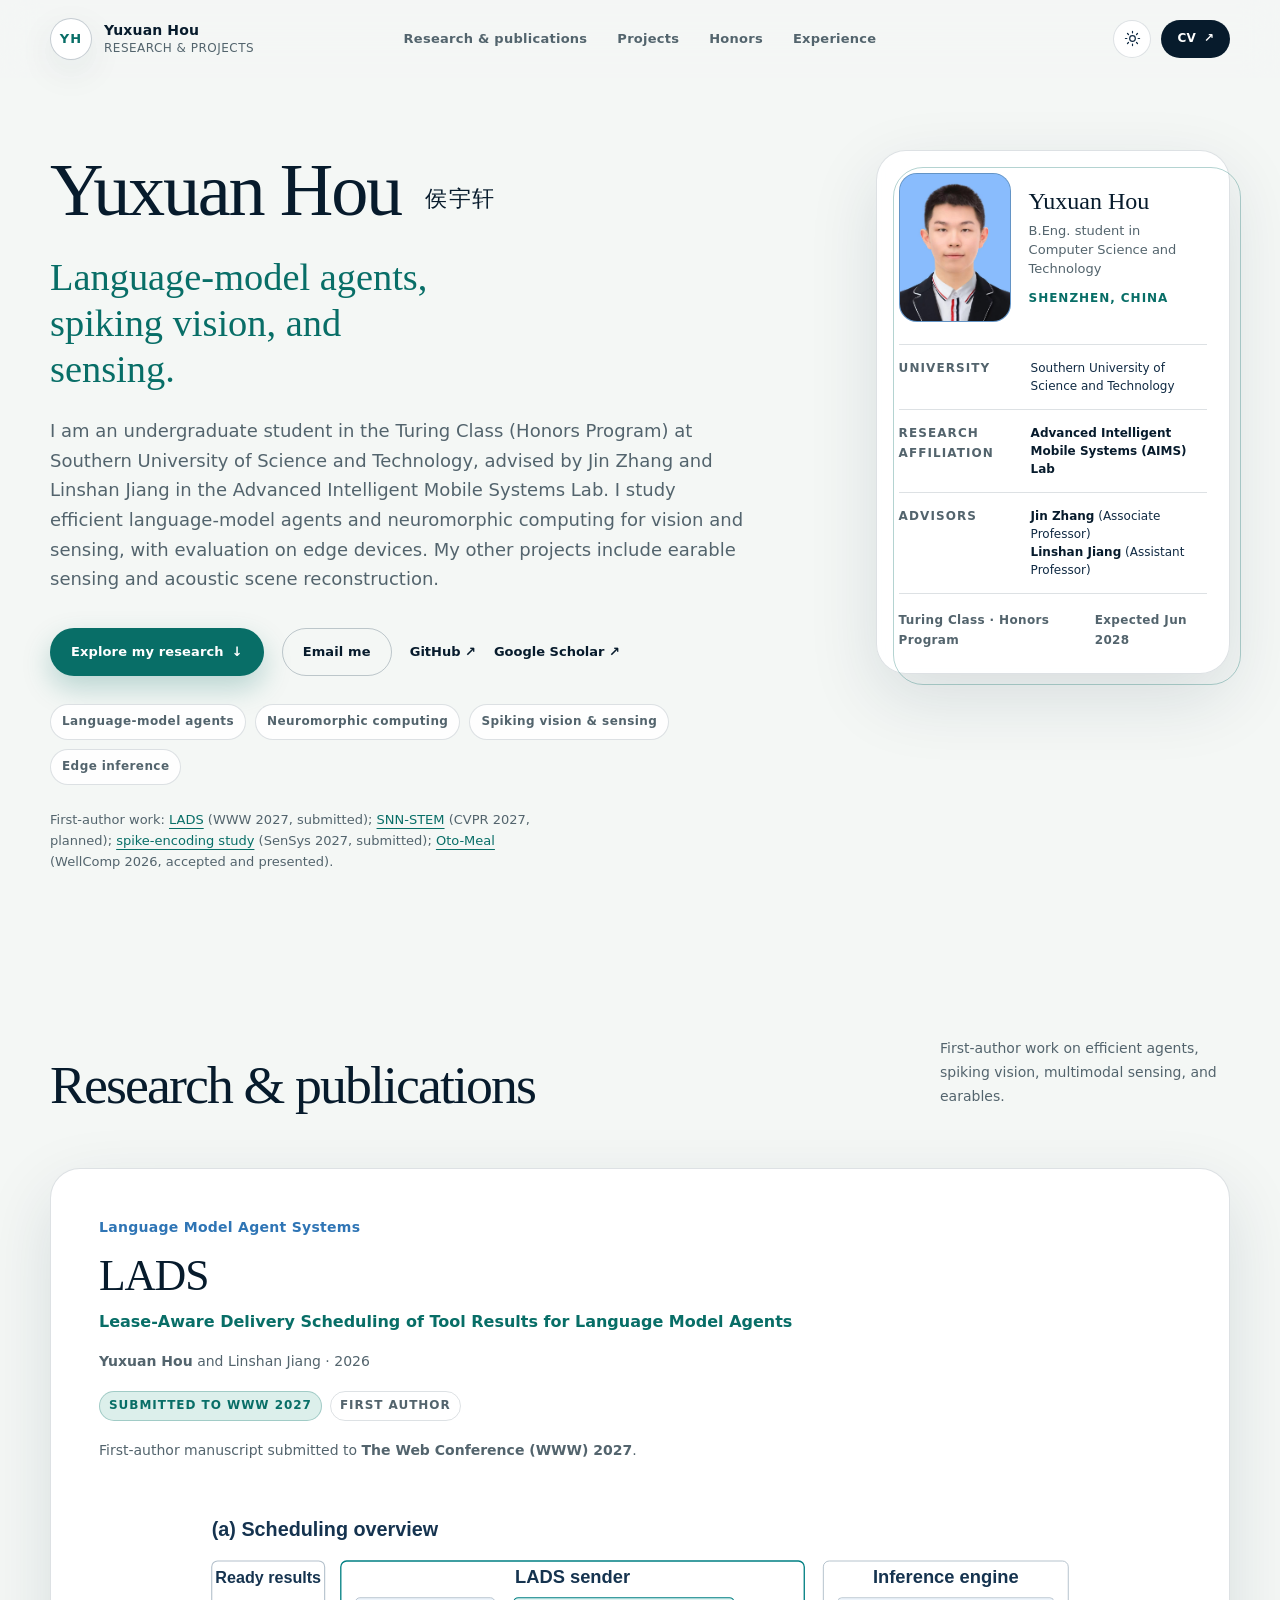
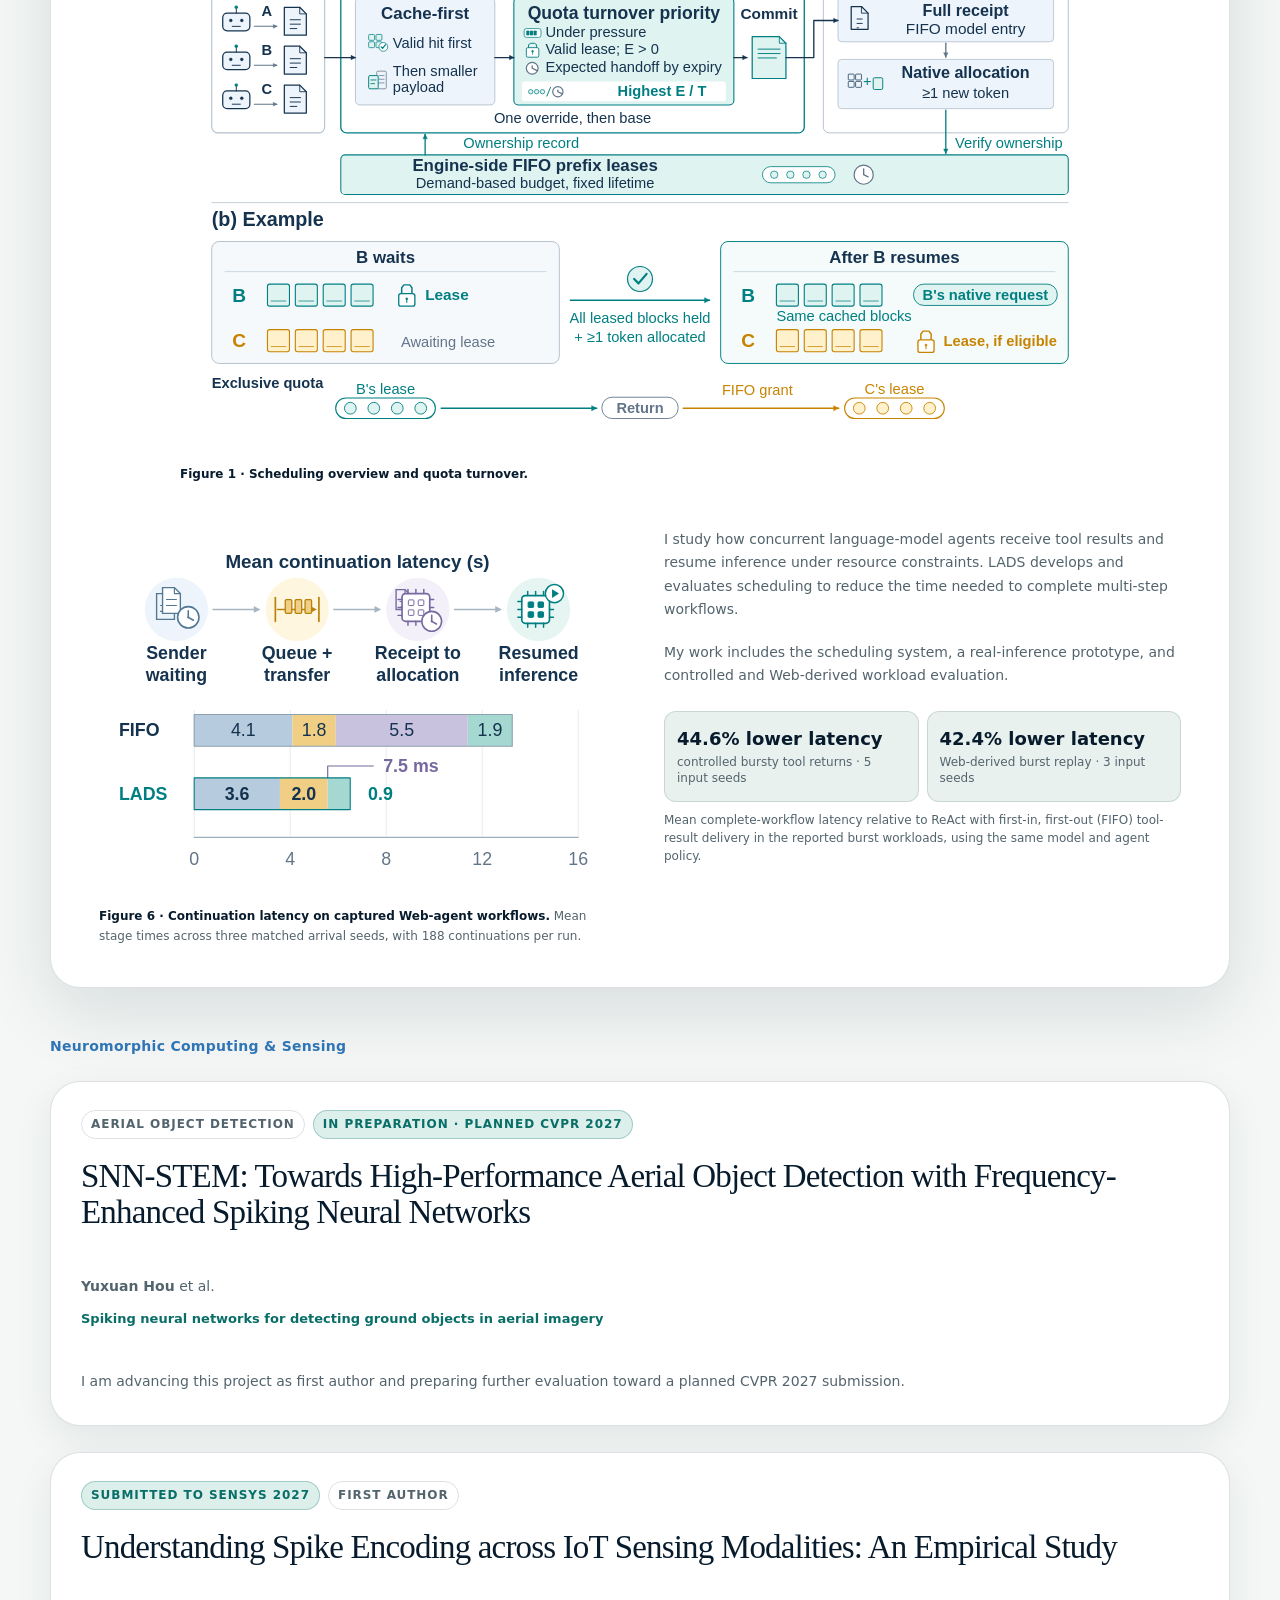
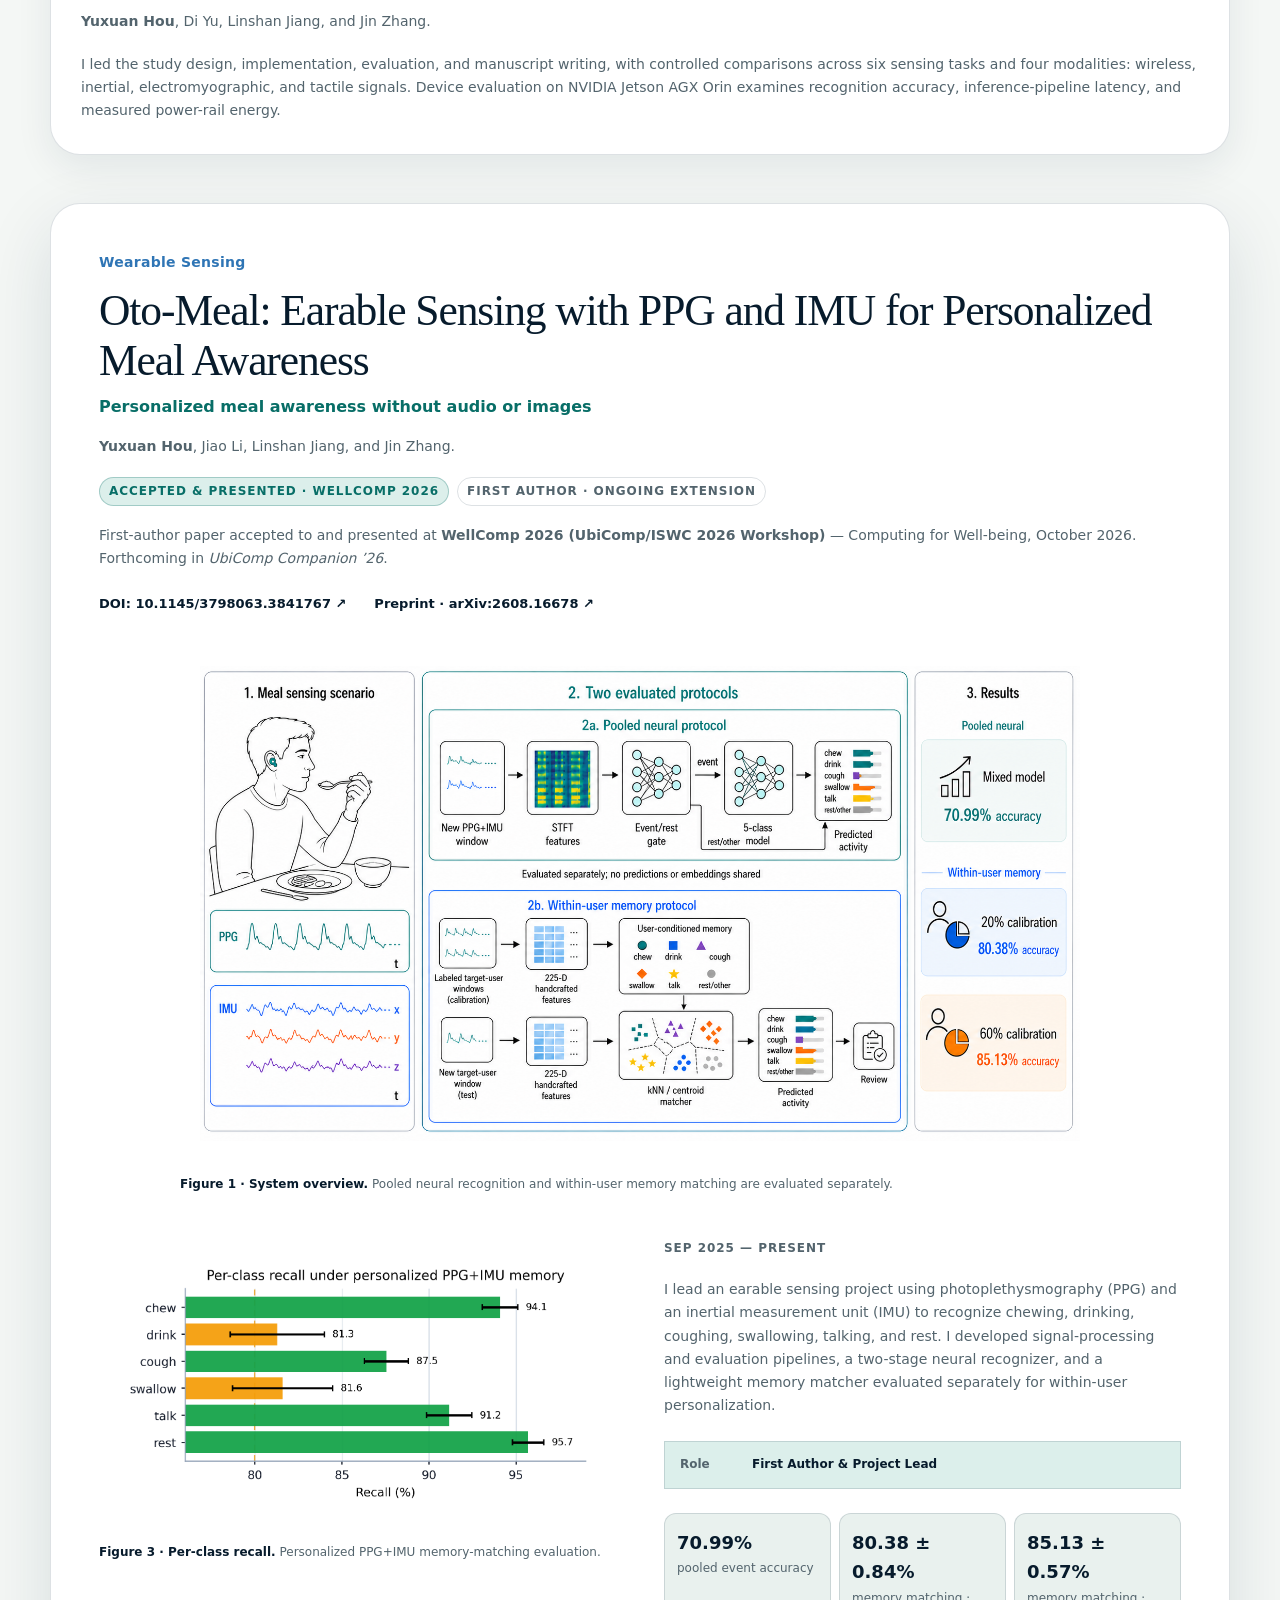
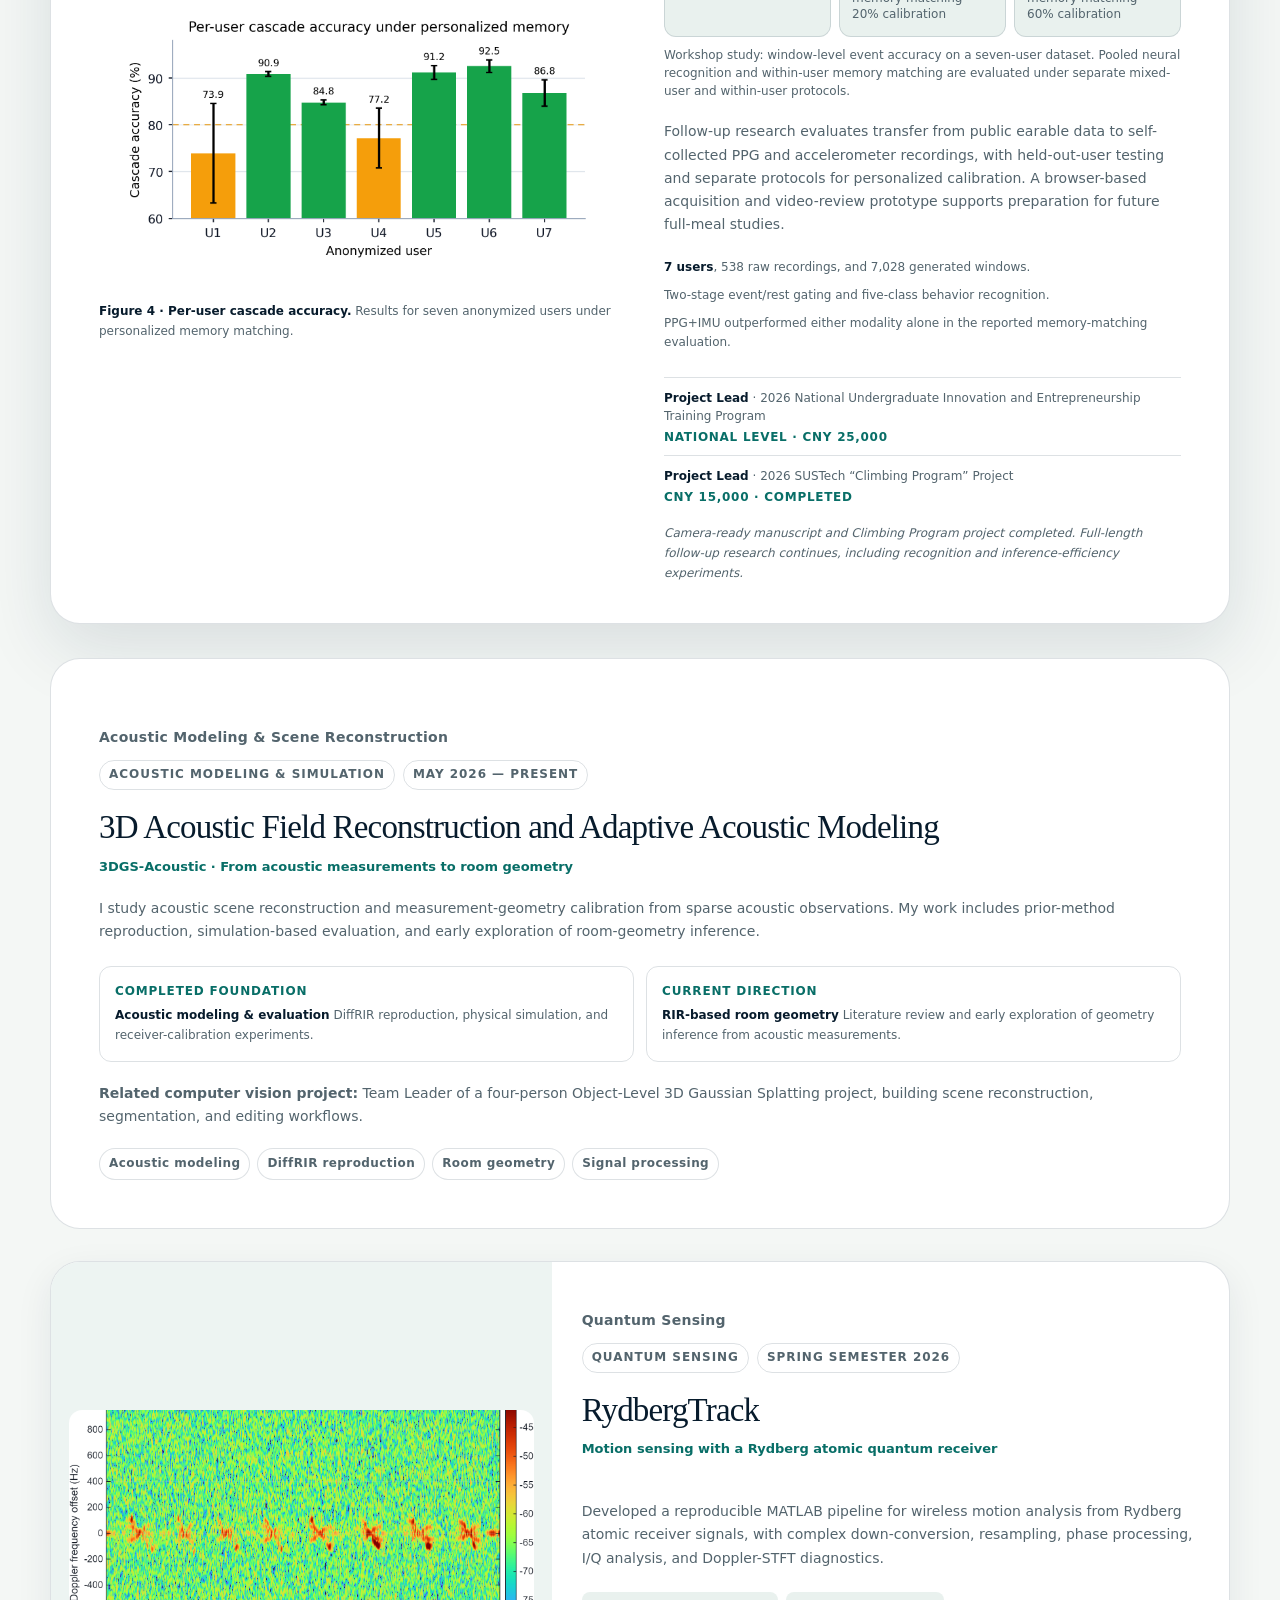
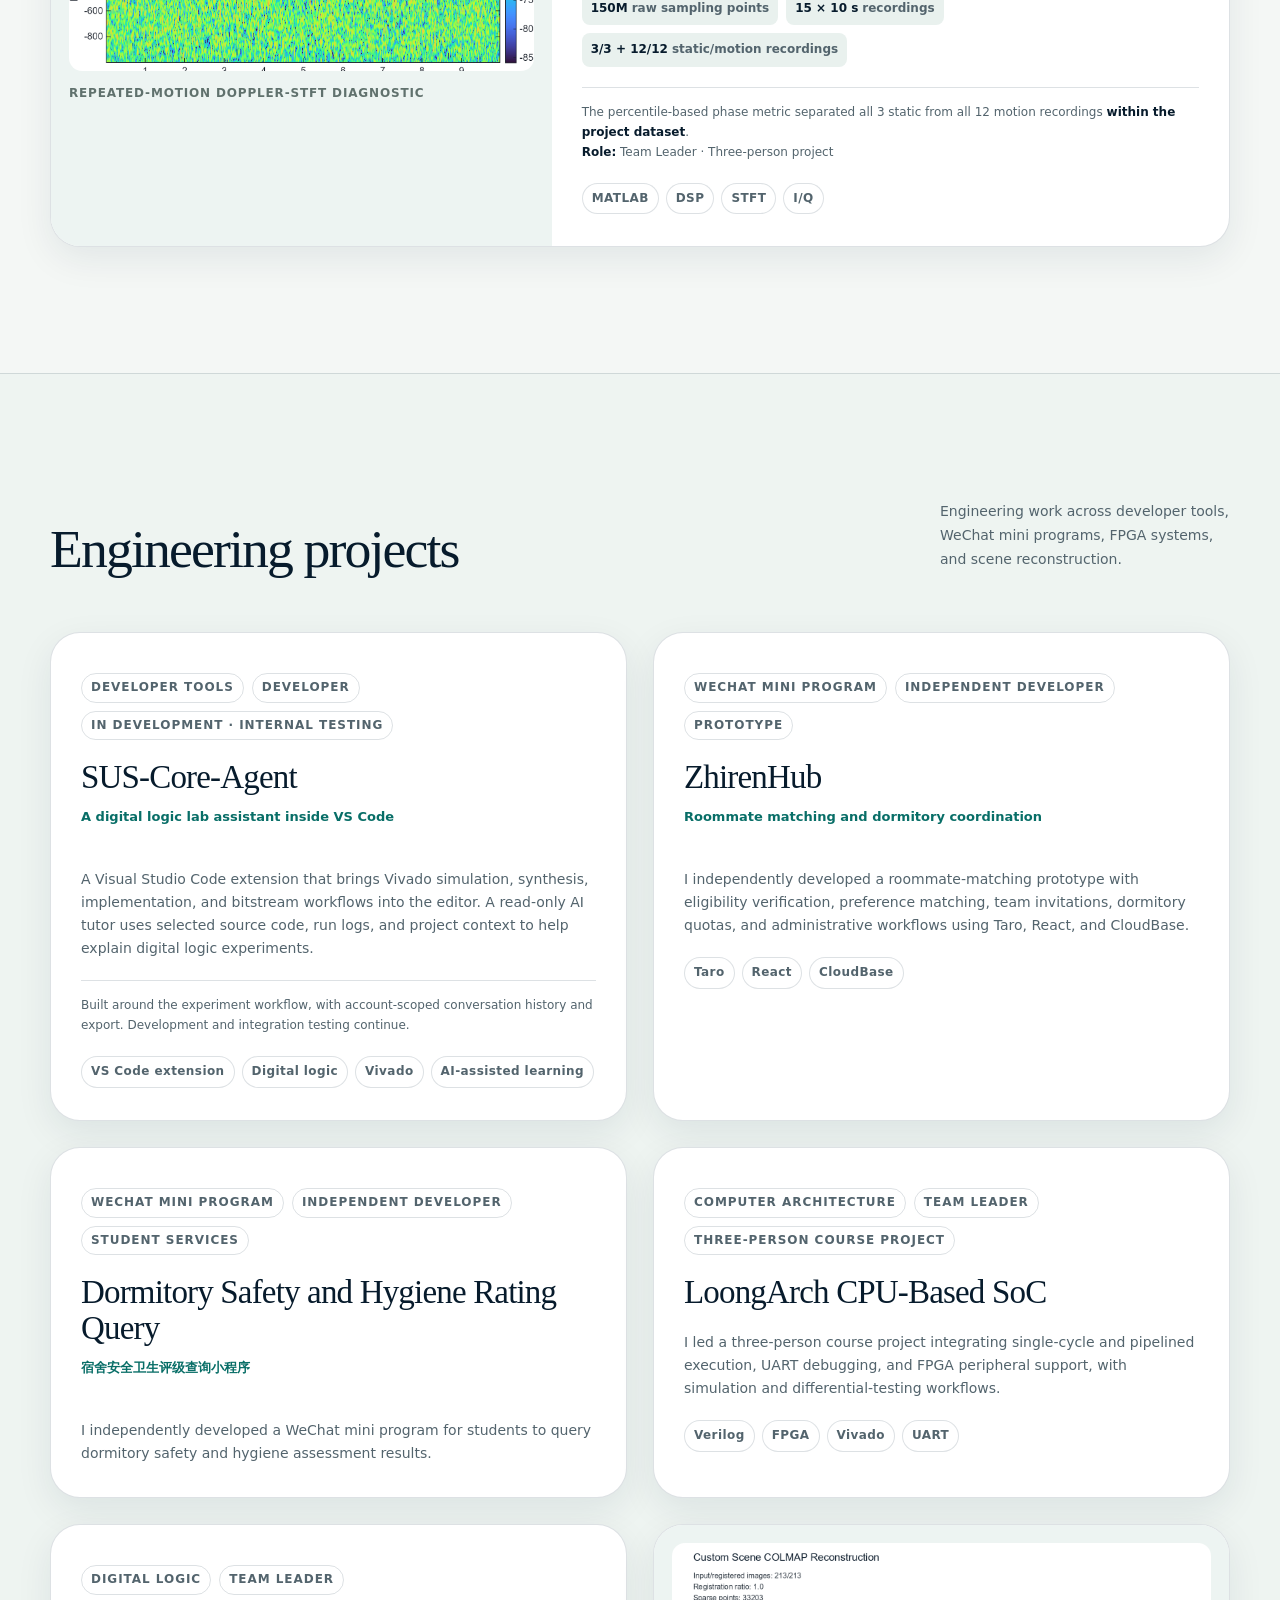
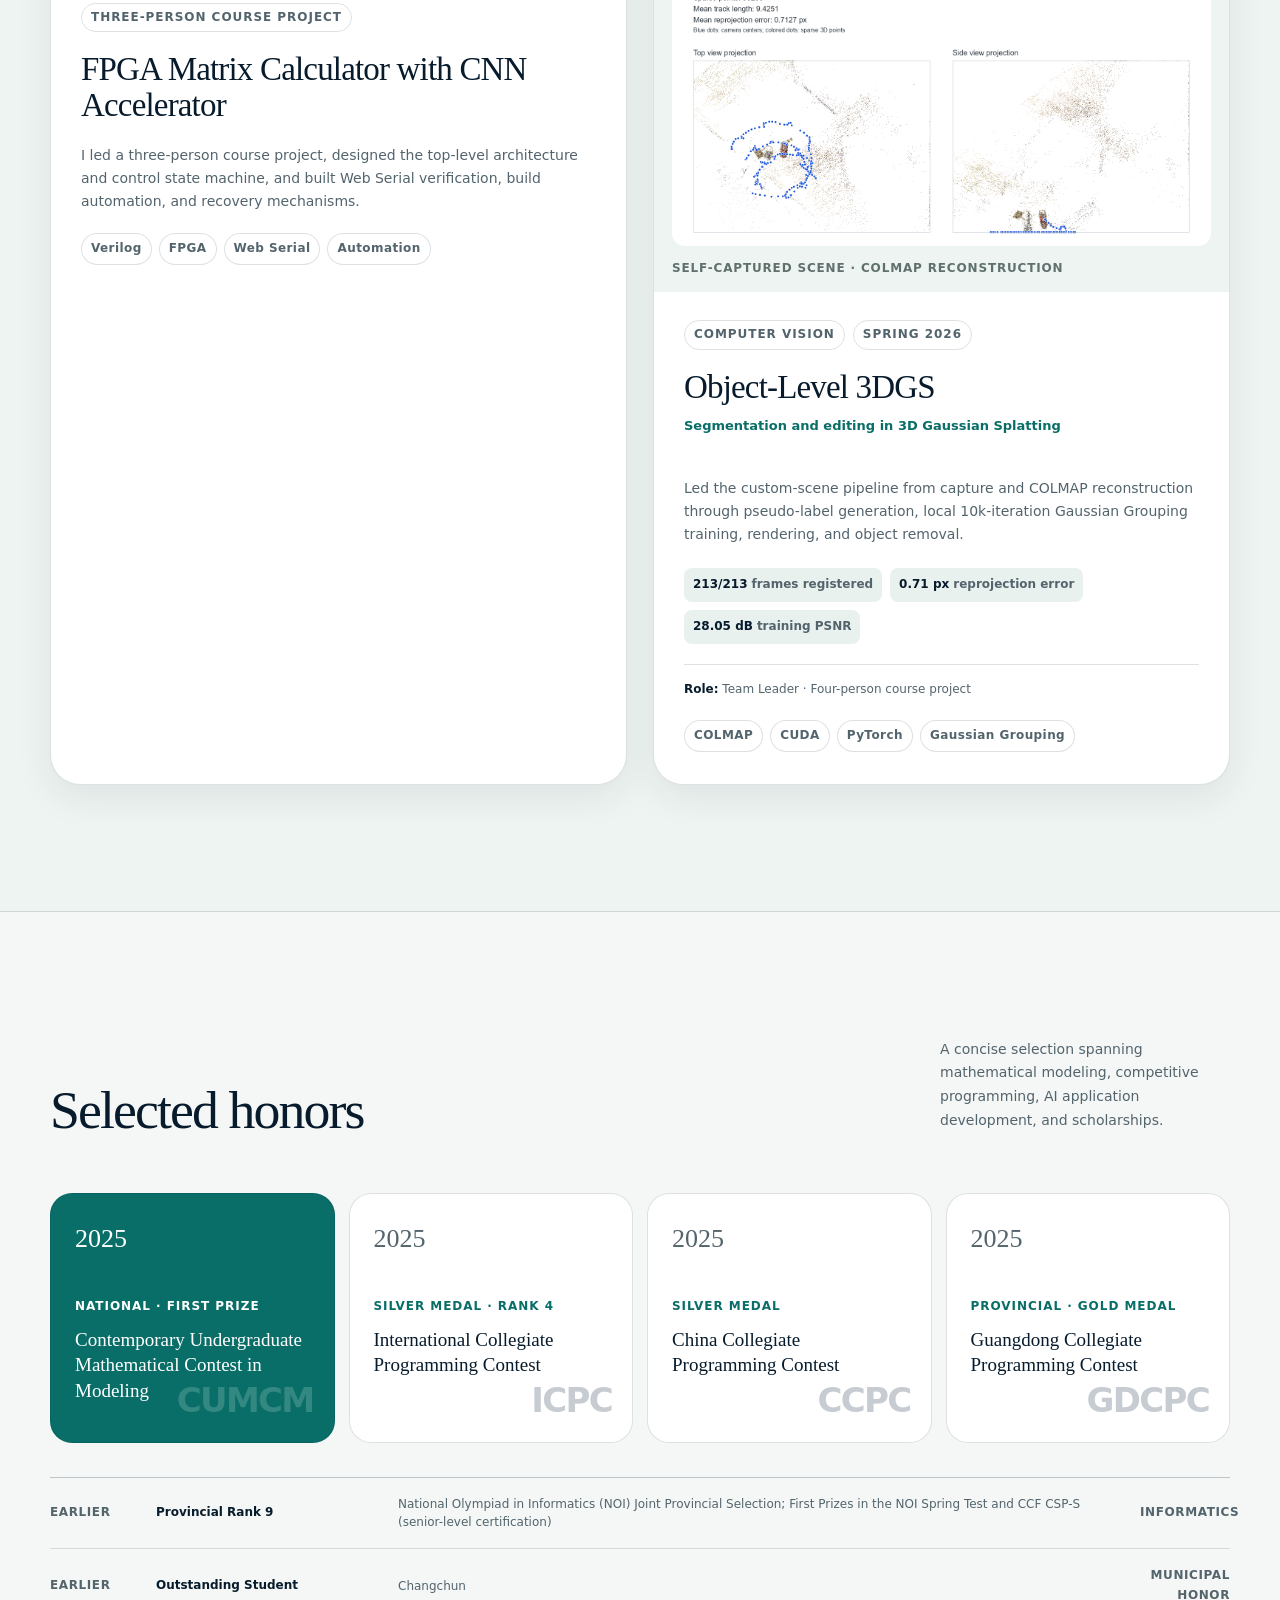
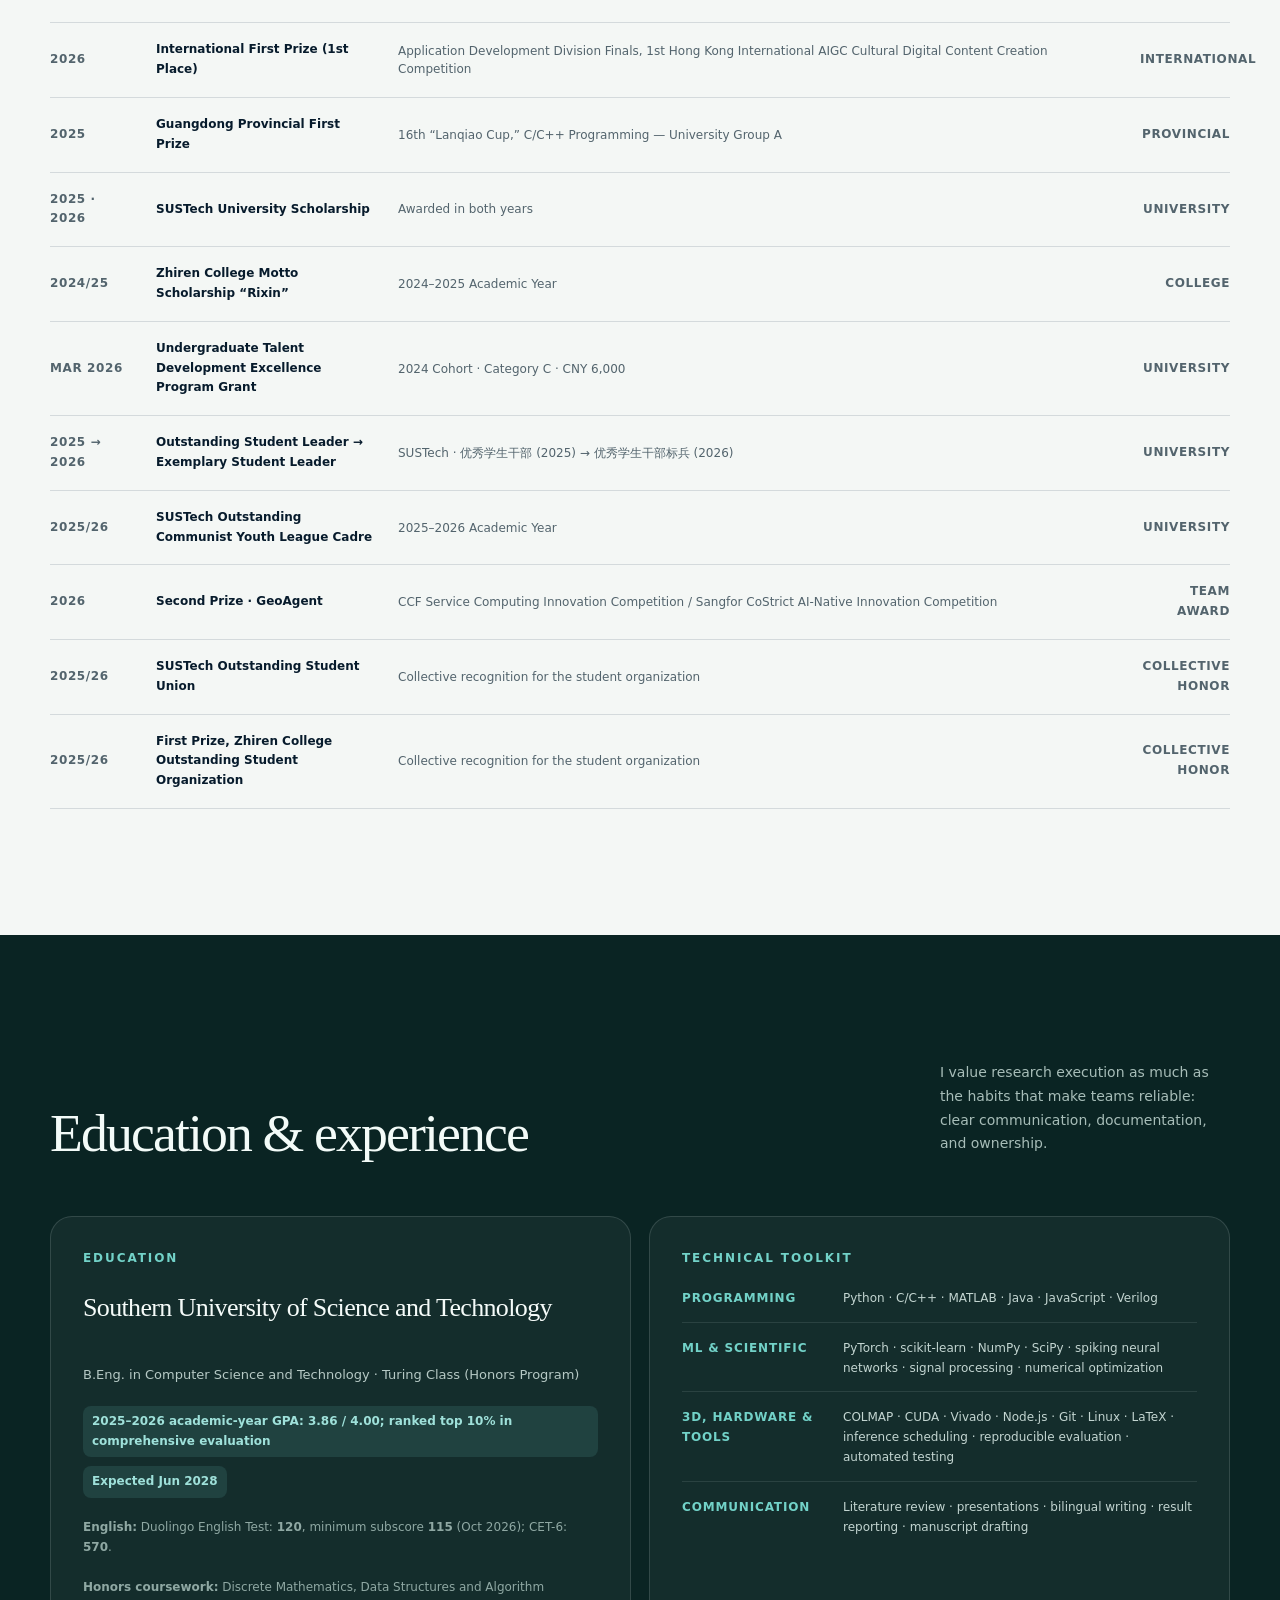
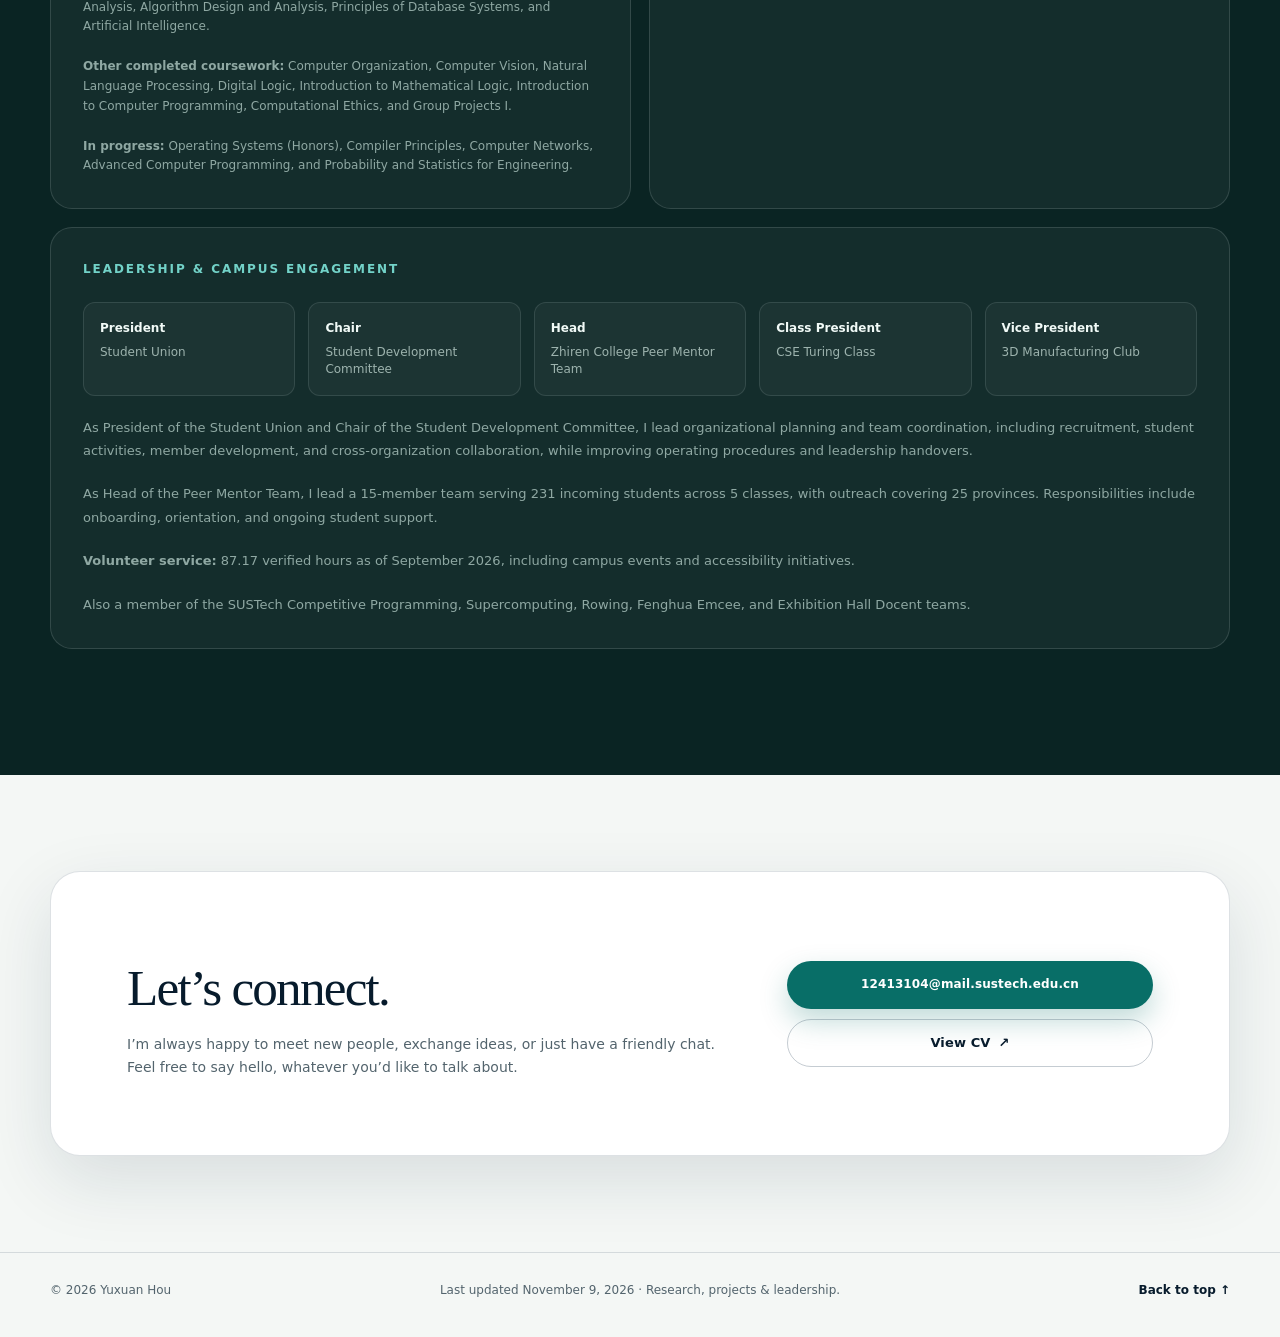
==== commit ef634ee4: "Retain the previously approved LADS overview figure" ====
--- a/index.html
+++ b/index.html
@@ -132,6 +132,12 @@
                     </div>
                     <p class="paper-venue">First-author manuscript submitted to <strong>The Web Conference (WWW) 2027</strong>.</p>
                   </header>
+                  <figure class="paper-figure paper-main-figure">
+                    <a class="figure-link" href="assets/img/lads-figure1.svg" target="_blank" rel="noopener" aria-label="View LADS Figure 1 at full size">
+                      <img src="assets/img/lads-figure1.svg" alt="LADS paper Figure 1: sender-side scheduling overview, inference-engine prefix leases, and an example of protection quota returning after an agent resumes" width="1200" height="704" loading="lazy">
+                    </a>
+                    <figcaption><strong>Figure 1 · Scheduling overview and quota turnover.</strong></figcaption>
+                  </figure>
                   <div class="paper-gallery">
                     <figure class="paper-figure">
                       <a class="figure-link" href="assets/img/lads-figure6.svg" target="_blank" rel="noopener" aria-label="View LADS Figure 6 at full size">
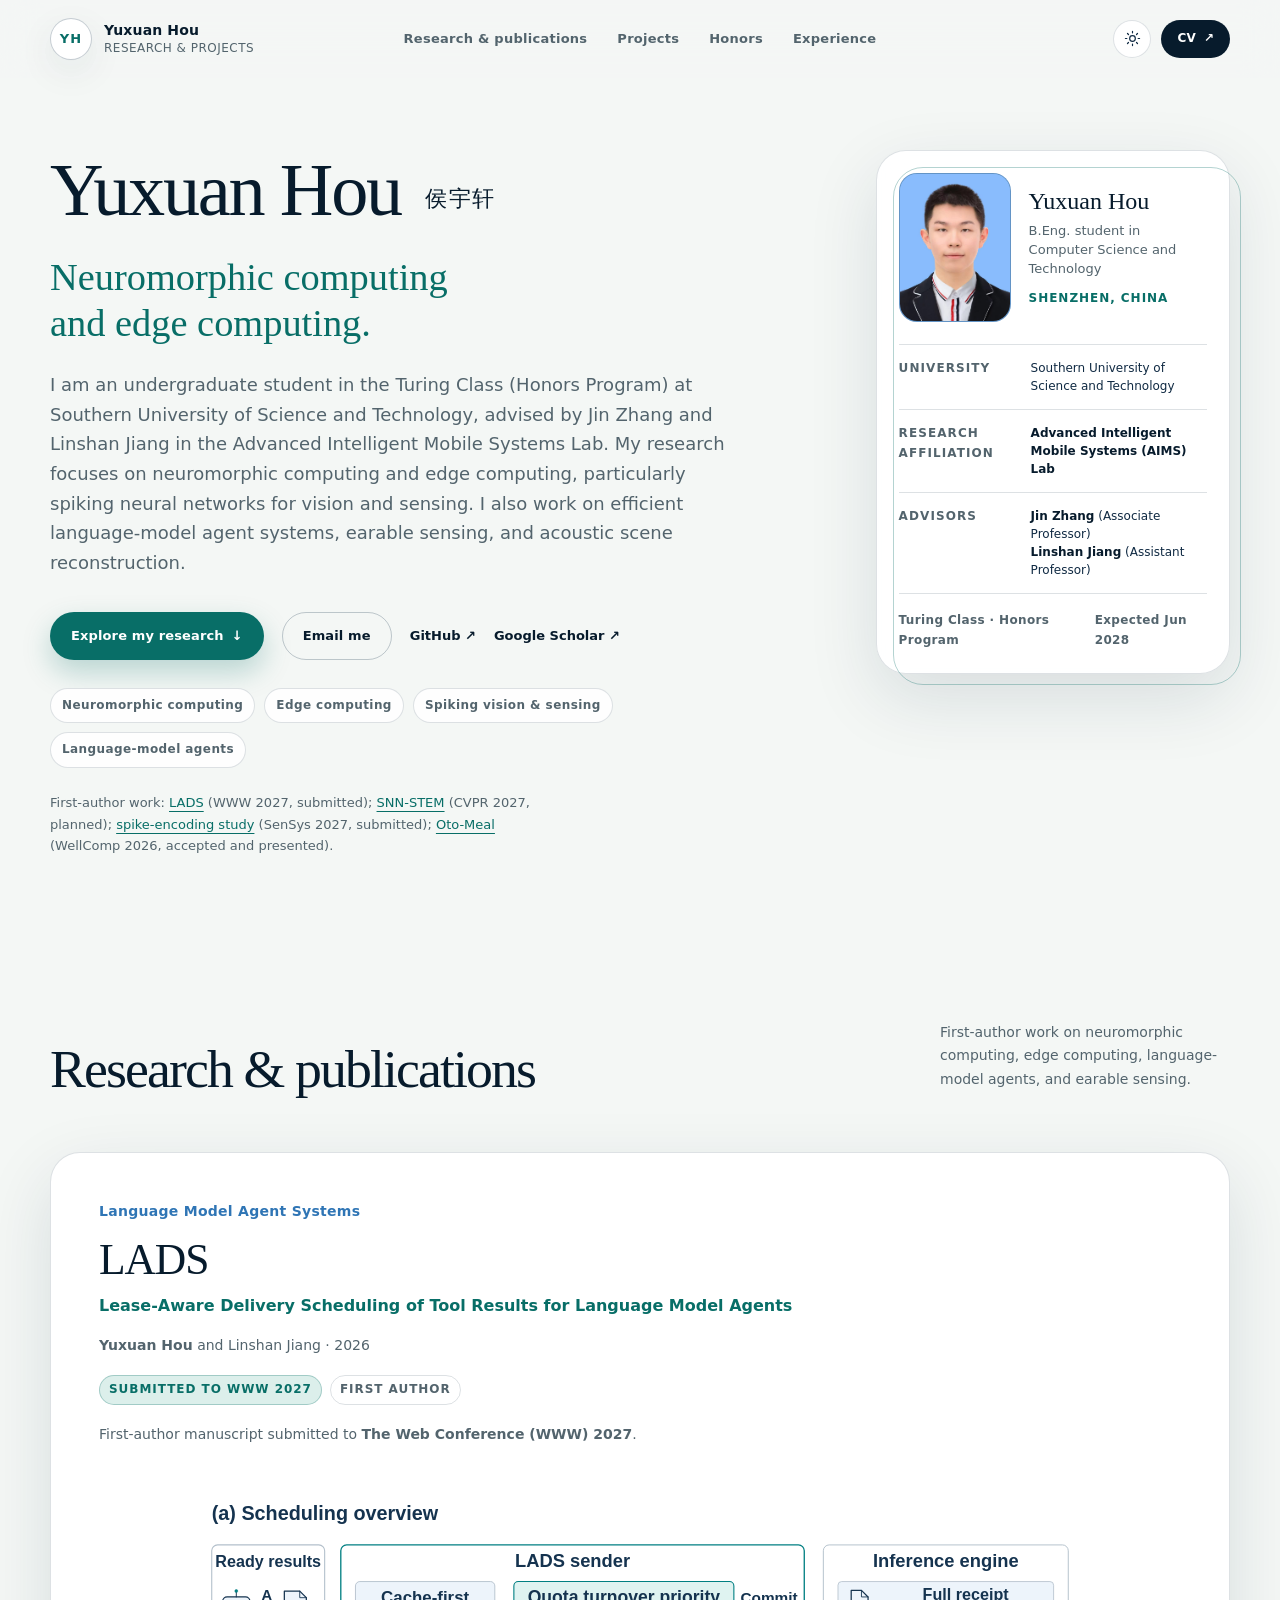
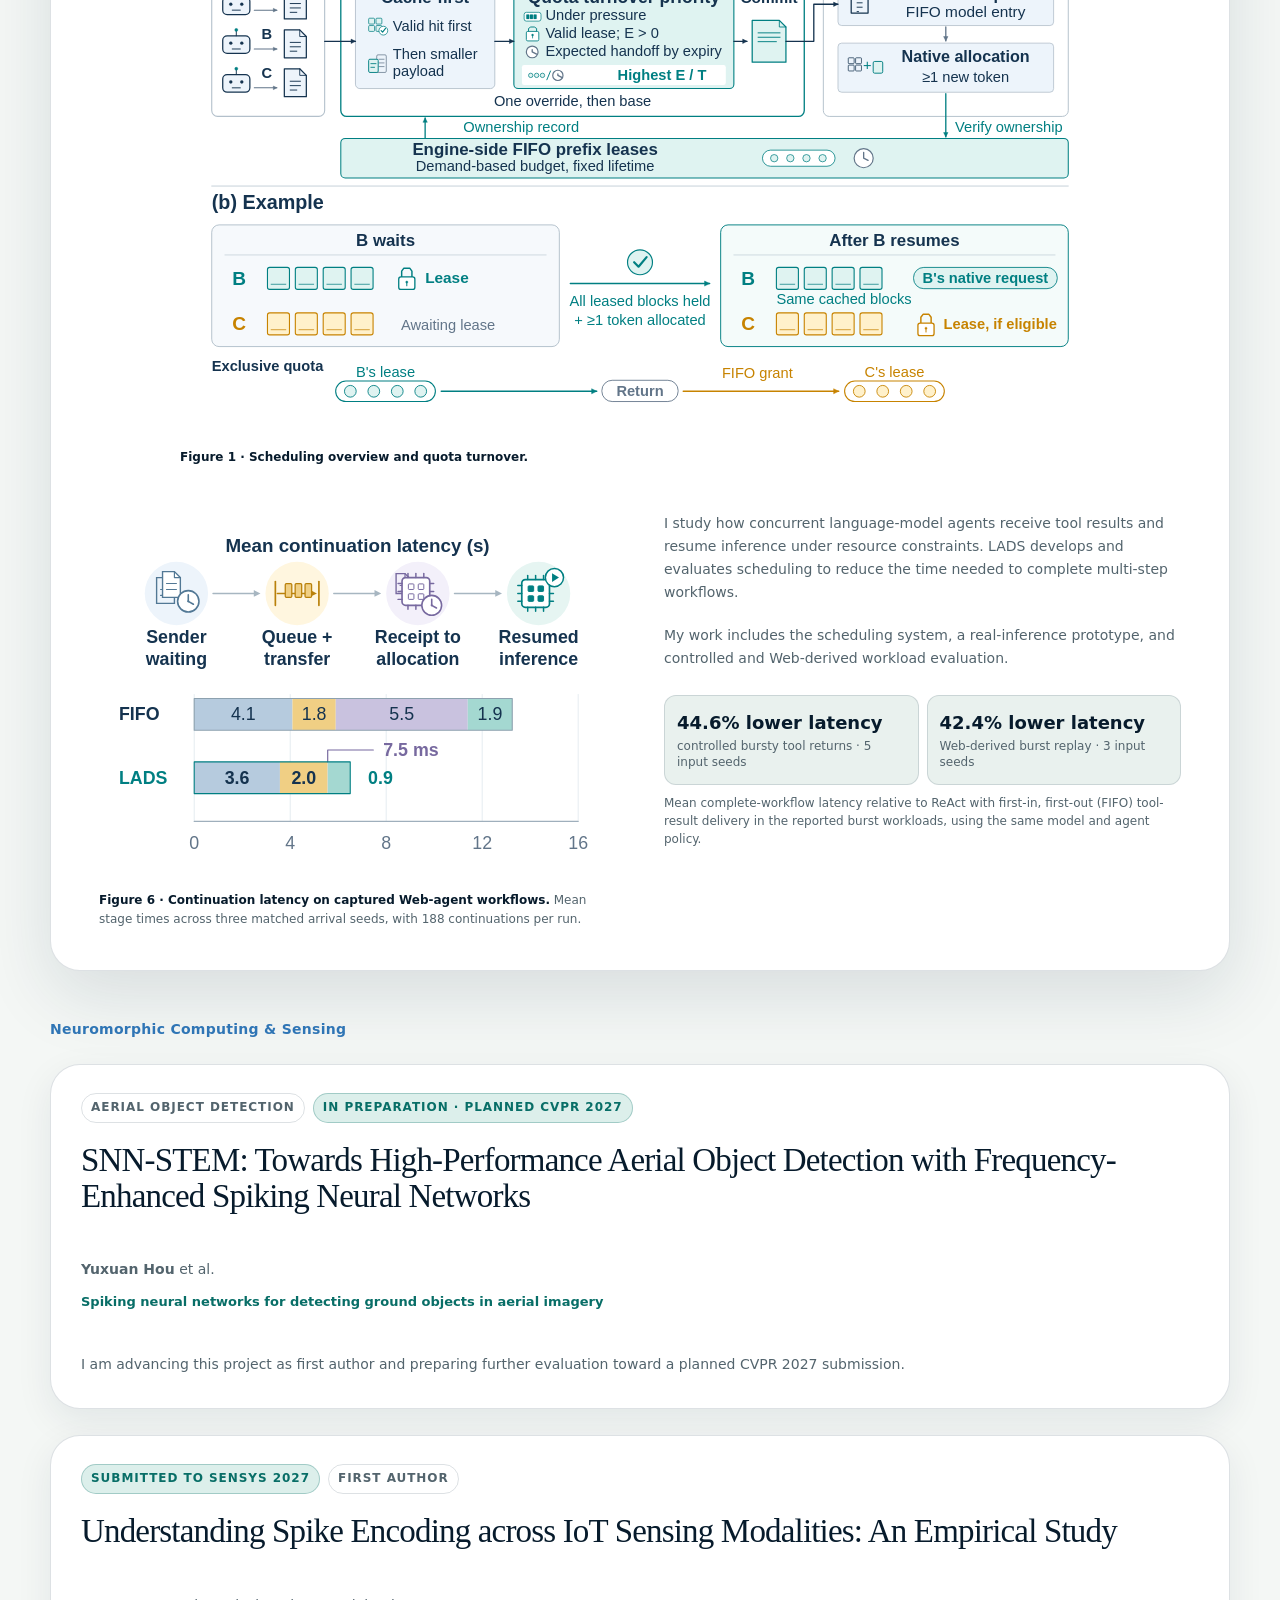
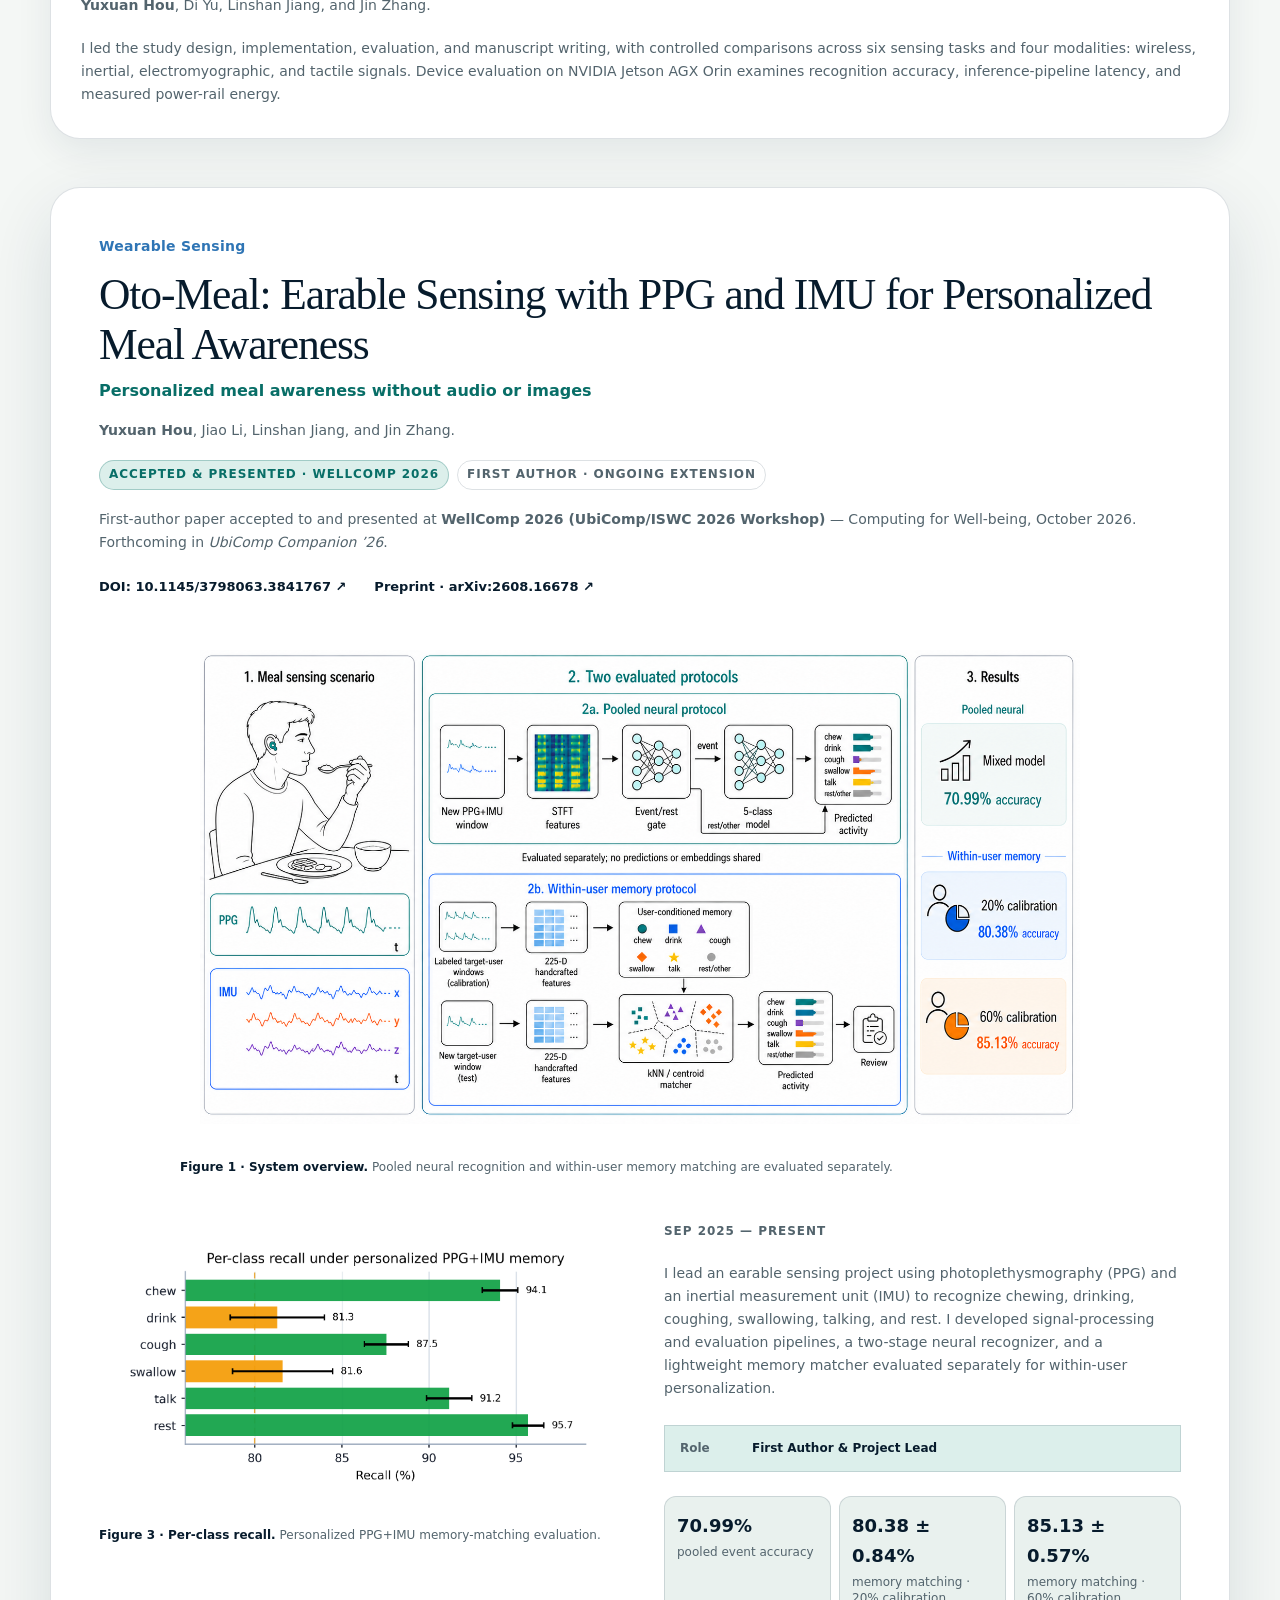
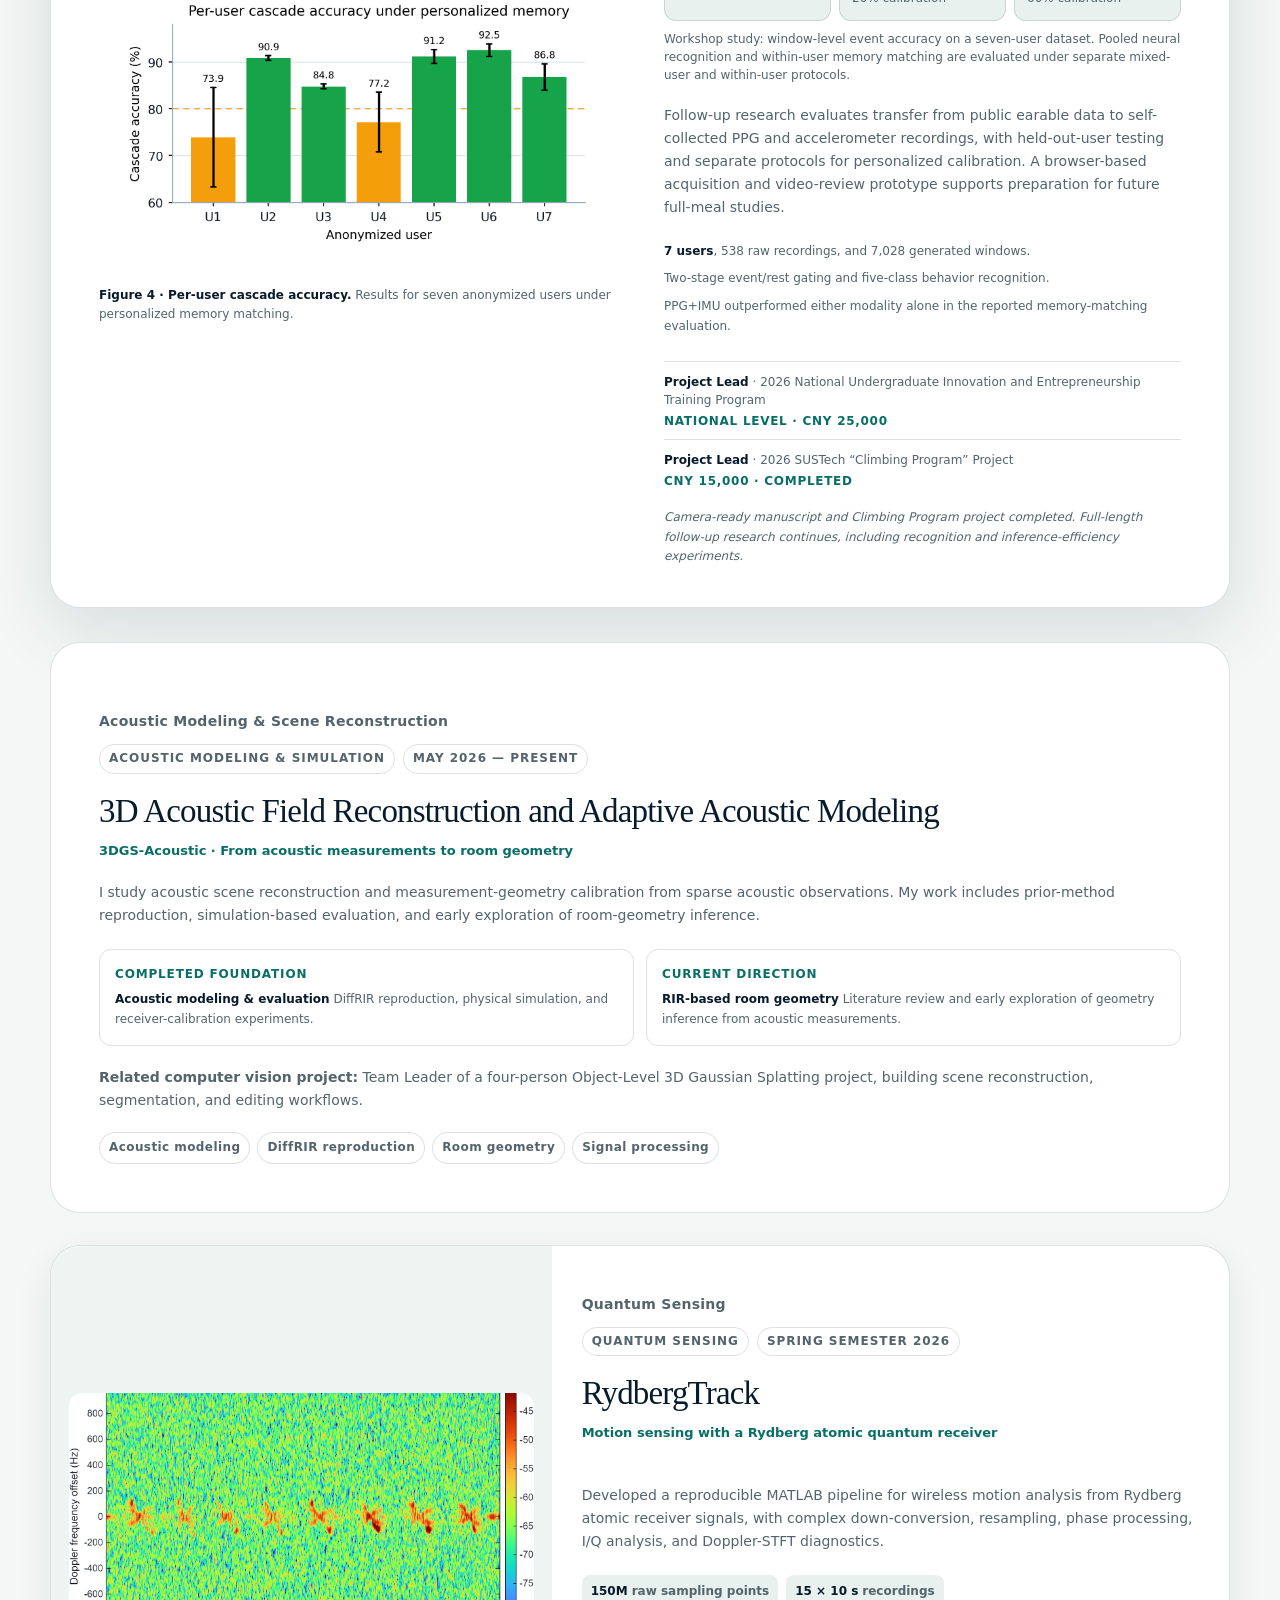
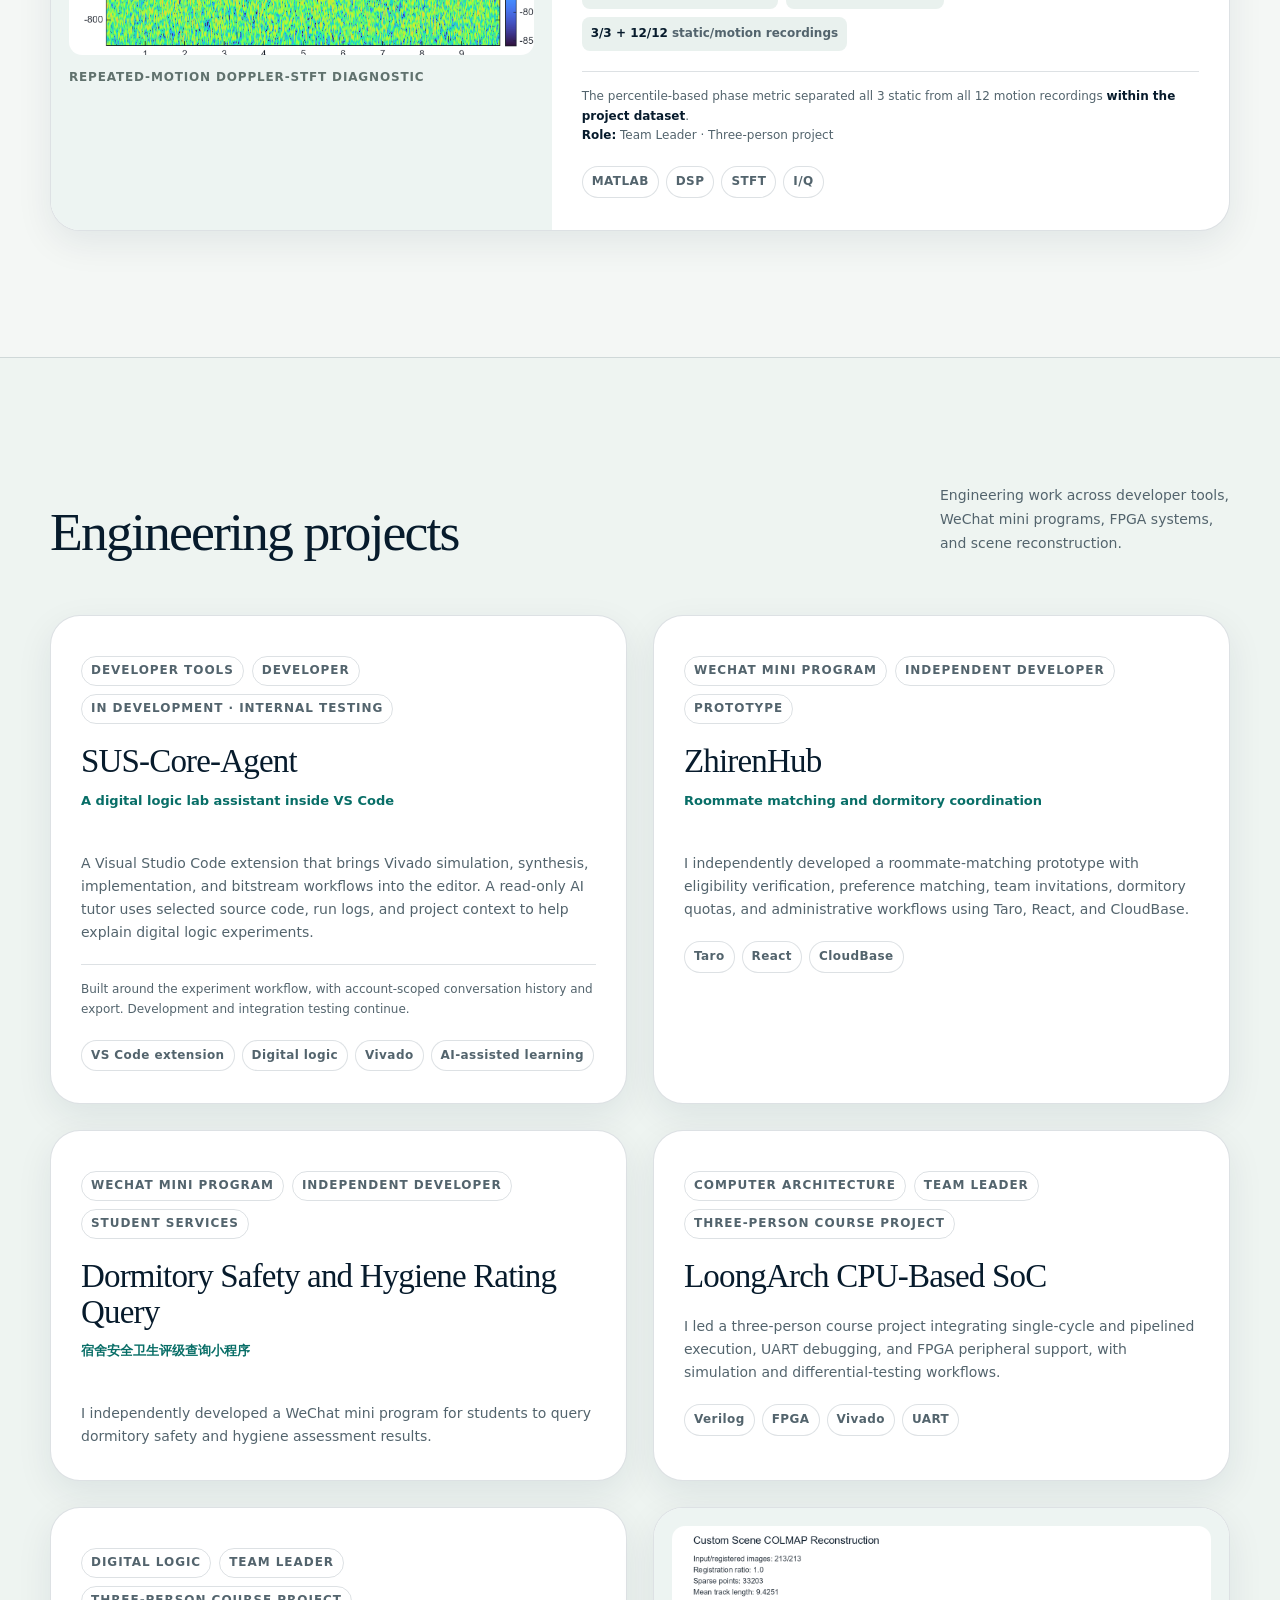
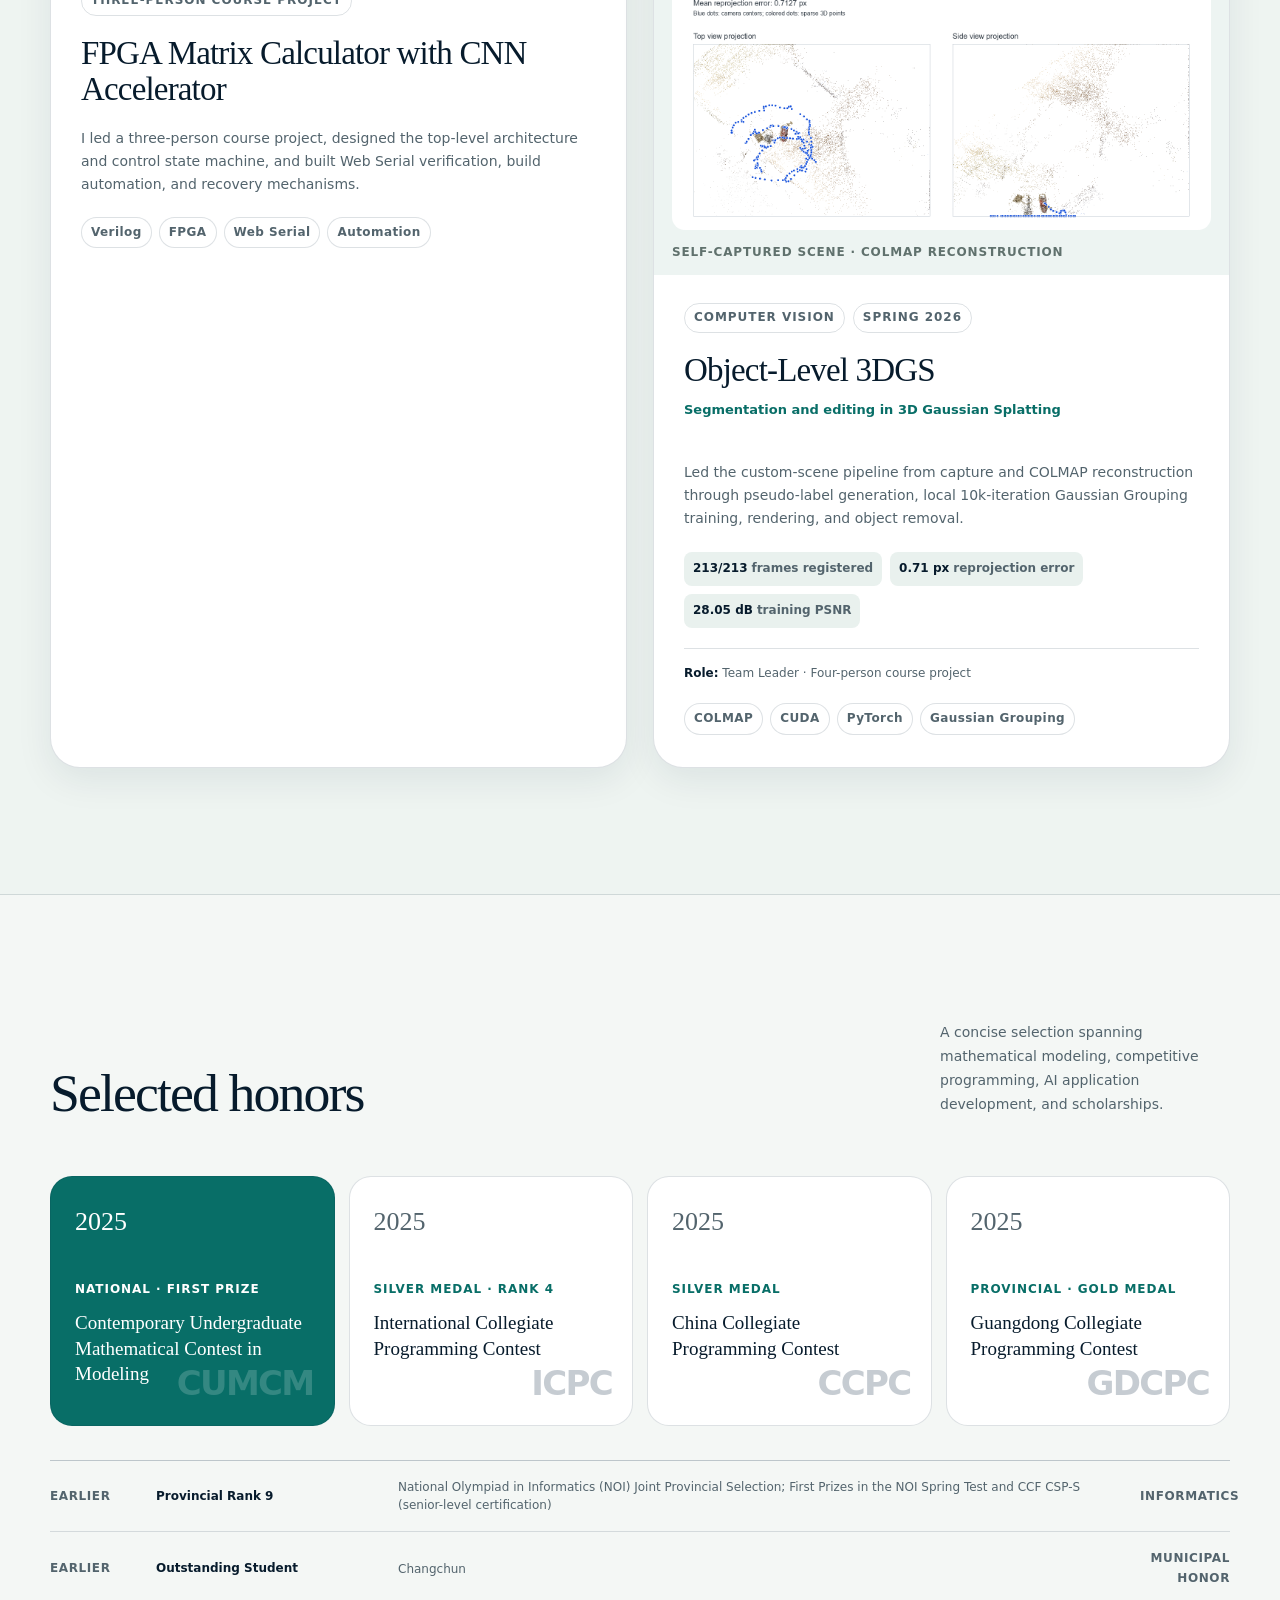
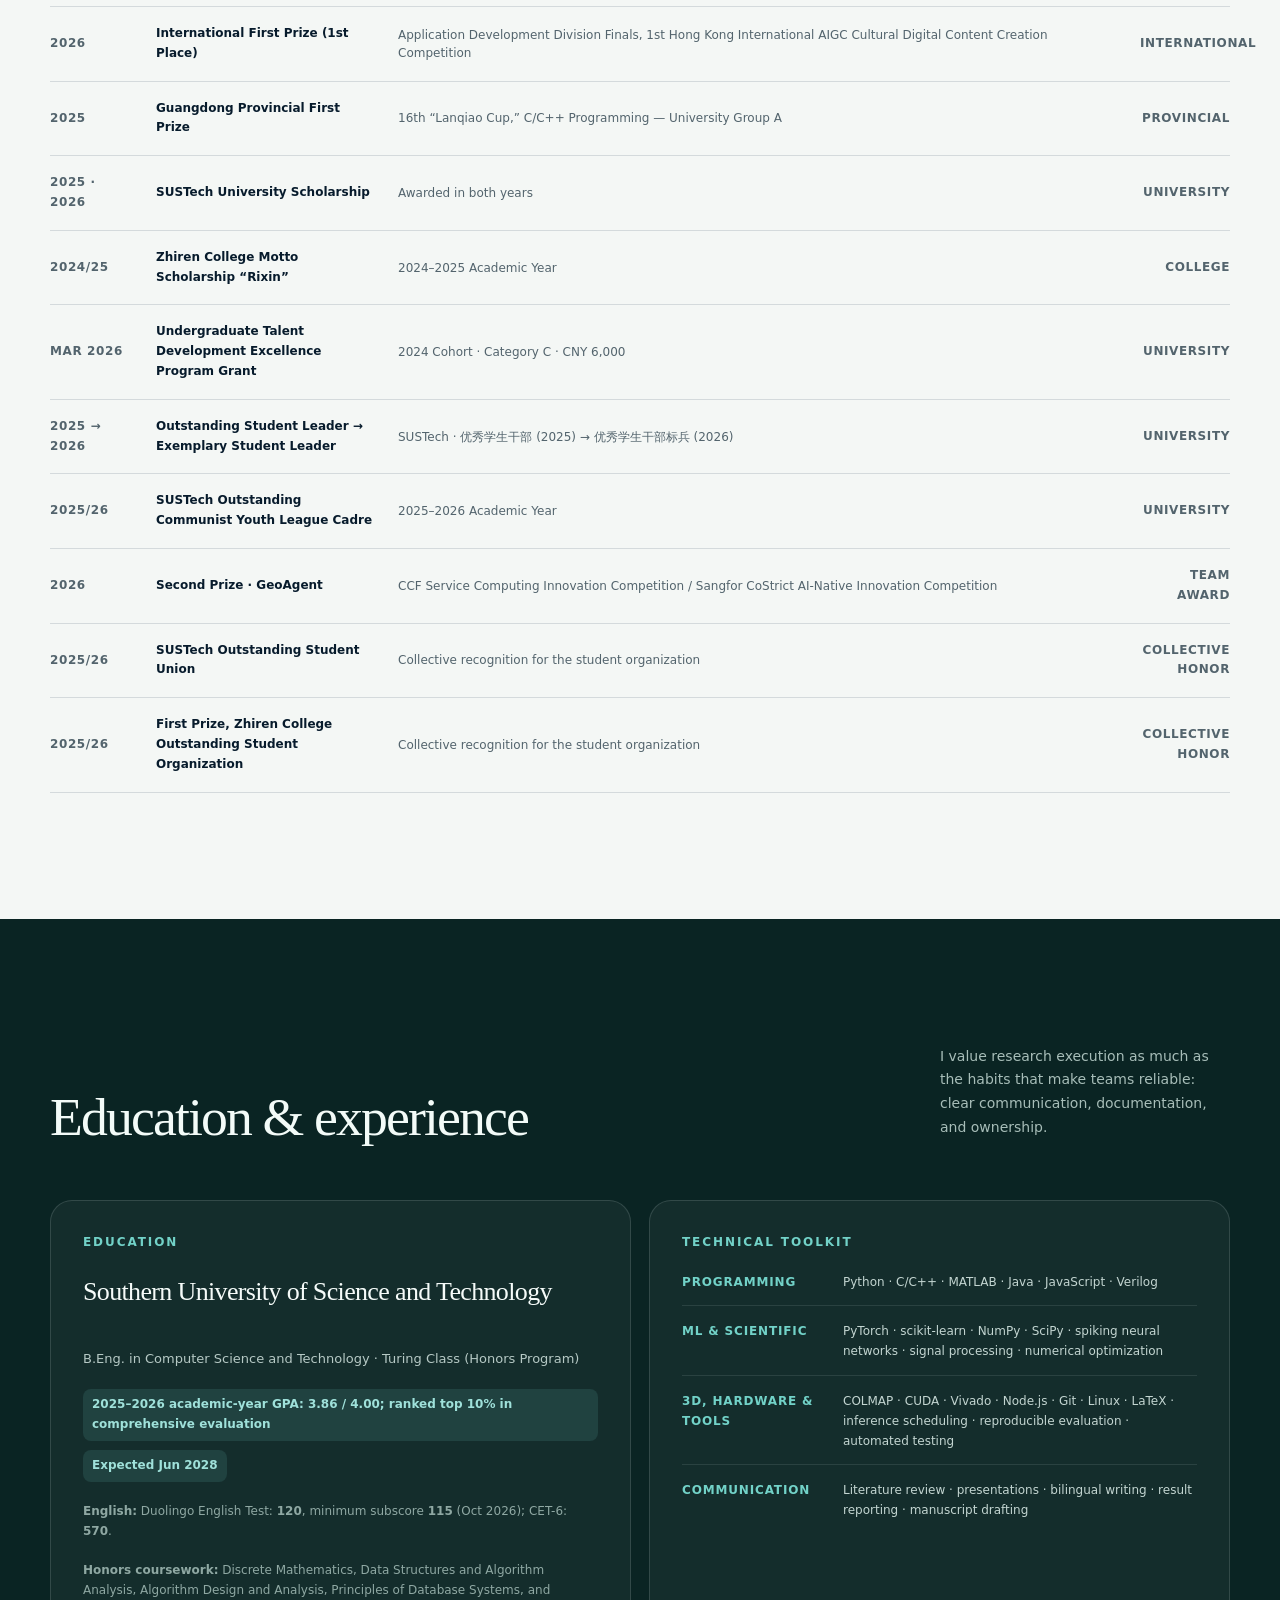
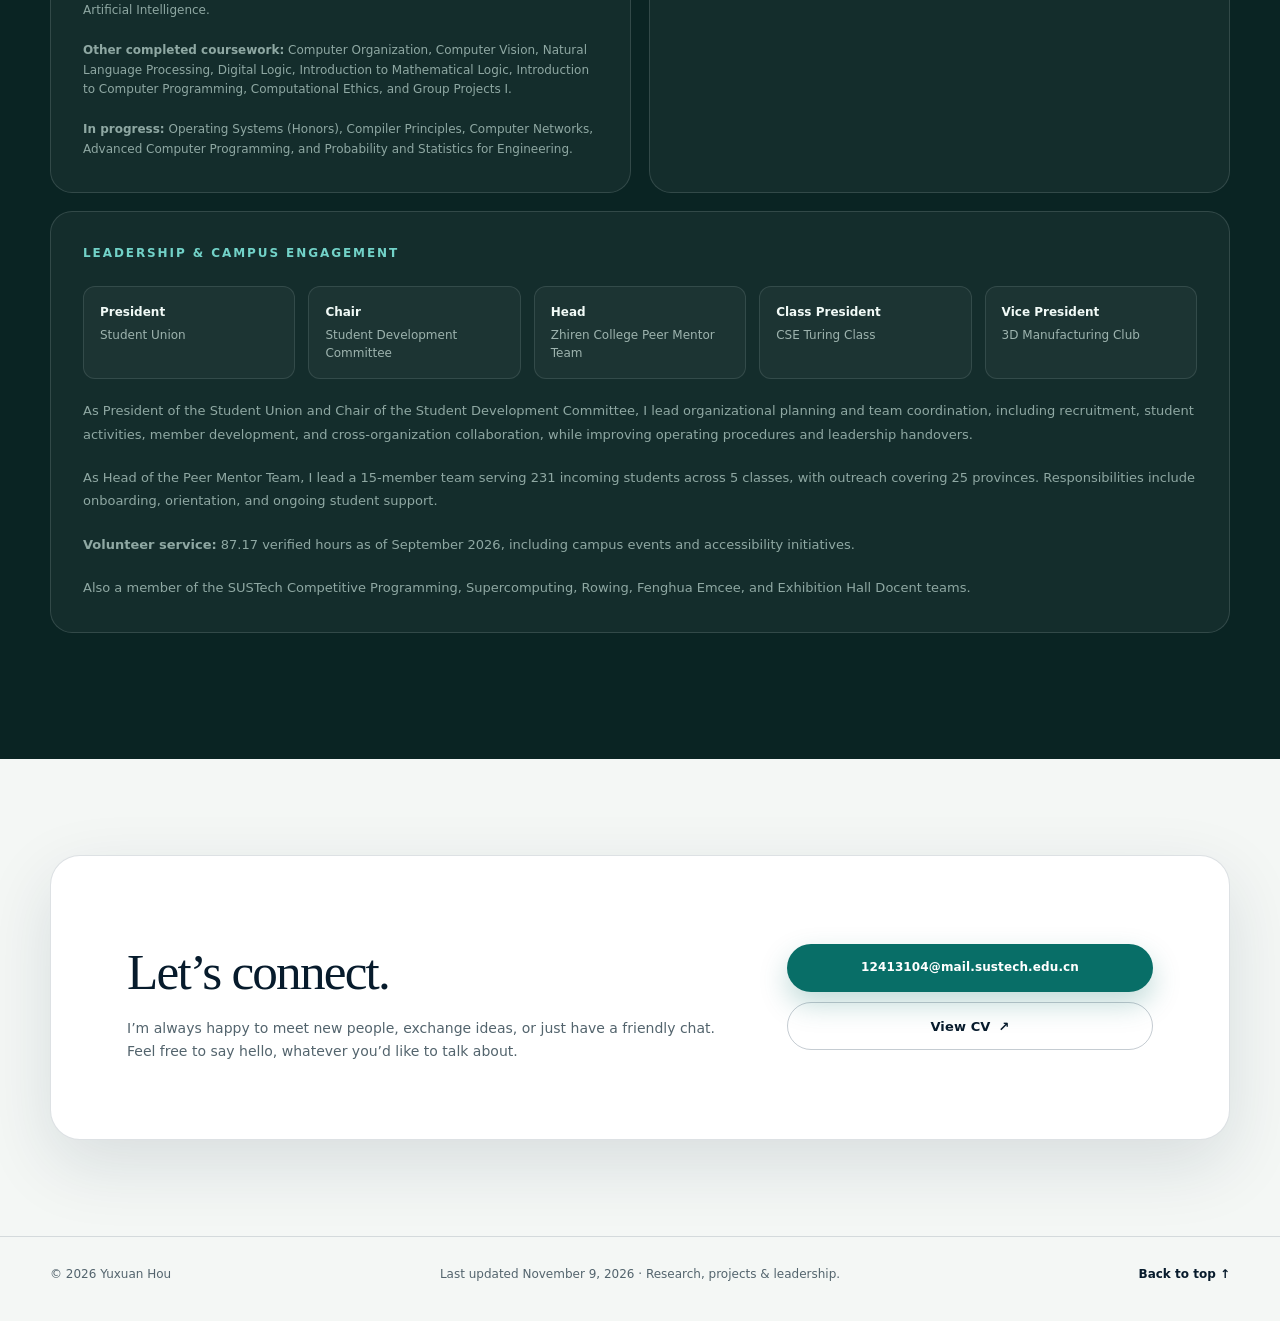
==== commit e7aac11b: "Prioritize neuromorphic and edge computing in homepage bio" ====
--- a/index.html
+++ b/index.html
@@ -4,12 +4,12 @@
   <meta charset="utf-8">
   <meta name="viewport" content="width=device-width, initial-scale=1">
   <title>Yuxuan Hou | Research & Projects</title>
-  <meta name="description" content="Yuxuan Hou (侯宇轩), a Turing Class undergraduate at SUSTech, advised by Jin Zhang and Linshan Jiang in AIMS Lab. Research in efficient language-model agents, neuromorphic computing for vision and sensing, edge inference, earables, and acoustic scene reconstruction.">
+  <meta name="description" content="Yuxuan Hou (侯宇轩), a Turing Class undergraduate at SUSTech, advised by Jin Zhang and Linshan Jiang in AIMS Lab. Research focuses on neuromorphic computing and edge computing, with additional work on efficient language-model agent systems, earable sensing, and acoustic scene reconstruction.">
   <meta name="author" content="Yuxuan Hou">
   <meta name="theme-color" content="#f4f7f5">
   <meta property="og:type" content="website">
   <meta property="og:title" content="Yuxuan Hou | Research & Projects">
-  <meta property="og:description" content="Yuxuan Hou at SUSTech: efficient language-model agents, neuromorphic computing, spiking vision, and sensing.">
+  <meta property="og:description" content="Yuxuan Hou at SUSTech: neuromorphic computing and edge computing, with additional work on language-model agent systems, earable sensing, and acoustic scene reconstruction.">
   <meta property="og:url" content="https://tsawke.github.io/">
   <meta property="og:image" content="https://tsawke.github.io/assets/img/profile.jpg">
   <meta name="twitter:card" content="summary">
@@ -60,8 +60,8 @@
       <div class="shell hero-layout">
         <div class="hero-copy">
           <h1>Yuxuan Hou <span class="name-zh" lang="zh-Hans">侯宇轩</span></h1>
-          <p class="hero-statement">Language-model agents, spiking vision, and sensing.</p>
-          <p class="hero-lead">I am an undergraduate student in the Turing Class (Honors Program) at Southern University of Science and Technology, advised by Jin Zhang and Linshan Jiang in the Advanced Intelligent Mobile Systems Lab. I study efficient language-model agents and neuromorphic computing for vision and sensing, with evaluation on edge devices. My other projects include earable sensing and acoustic scene reconstruction.</p>
+          <p class="hero-statement">Neuromorphic computing and edge computing.</p>
+          <p class="hero-lead">I am an undergraduate student in the Turing Class (Honors Program) at Southern University of Science and Technology, advised by Jin Zhang and Linshan Jiang in the Advanced Intelligent Mobile Systems Lab. My research focuses on neuromorphic computing and edge computing, particularly spiking neural networks for vision and sensing. I also work on efficient language-model agent systems, earable sensing, and acoustic scene reconstruction.</p>
           <div class="hero-actions">
             <a class="button button-primary" href="#research">Explore my research <span aria-hidden="true">↓</span></a>
             <a class="button button-ghost" href="mailto:12413104@mail.sustech.edu.cn">Email me</a>
@@ -69,10 +69,10 @@
             <a class="text-link" href="https://scholar.google.com/citations?user=T3GfYVMAAAAJ&amp;hl=en" target="_blank" rel="noopener">Google Scholar <span aria-hidden="true">↗</span></a>
           </div>
           <div class="current-work" aria-label="Current work areas">
+            <span>Neuromorphic computing</span>
+            <span>Edge computing</span>
+            <span>Spiking vision &amp; sensing</span>
             <span>Language-model agents</span>
-            <span>Neuromorphic computing</span>
-            <span>Spiking vision &amp; sensing</span>
-            <span>Edge inference</span>
           </div>
           <p class="hero-publication">First-author work: <a href="#lads">LADS</a> (WWW 2027, submitted); <a href="#snn-stem">SNN-STEM</a> (CVPR 2027, planned); <a href="#spike-encoding">spike-encoding study</a> (SenSys 2027, submitted); <a href="#publication">Oto-Meal</a> (WellComp 2026, accepted and presented).</p>
         </div>
@@ -117,7 +117,7 @@
           <div>
             <h2 id="publications">Research &amp; publications</h2>
           </div>
-          <p>First-author work on efficient agents, spiking vision, multimodal sensing, and earables.</p>
+          <p>First-author work on neuromorphic computing, edge computing, language-model agents, and earable sensing.</p>
         </div>
 
         <article class="featured-research paper-feature lads-feature" id="lads" aria-labelledby="lads-heading">
